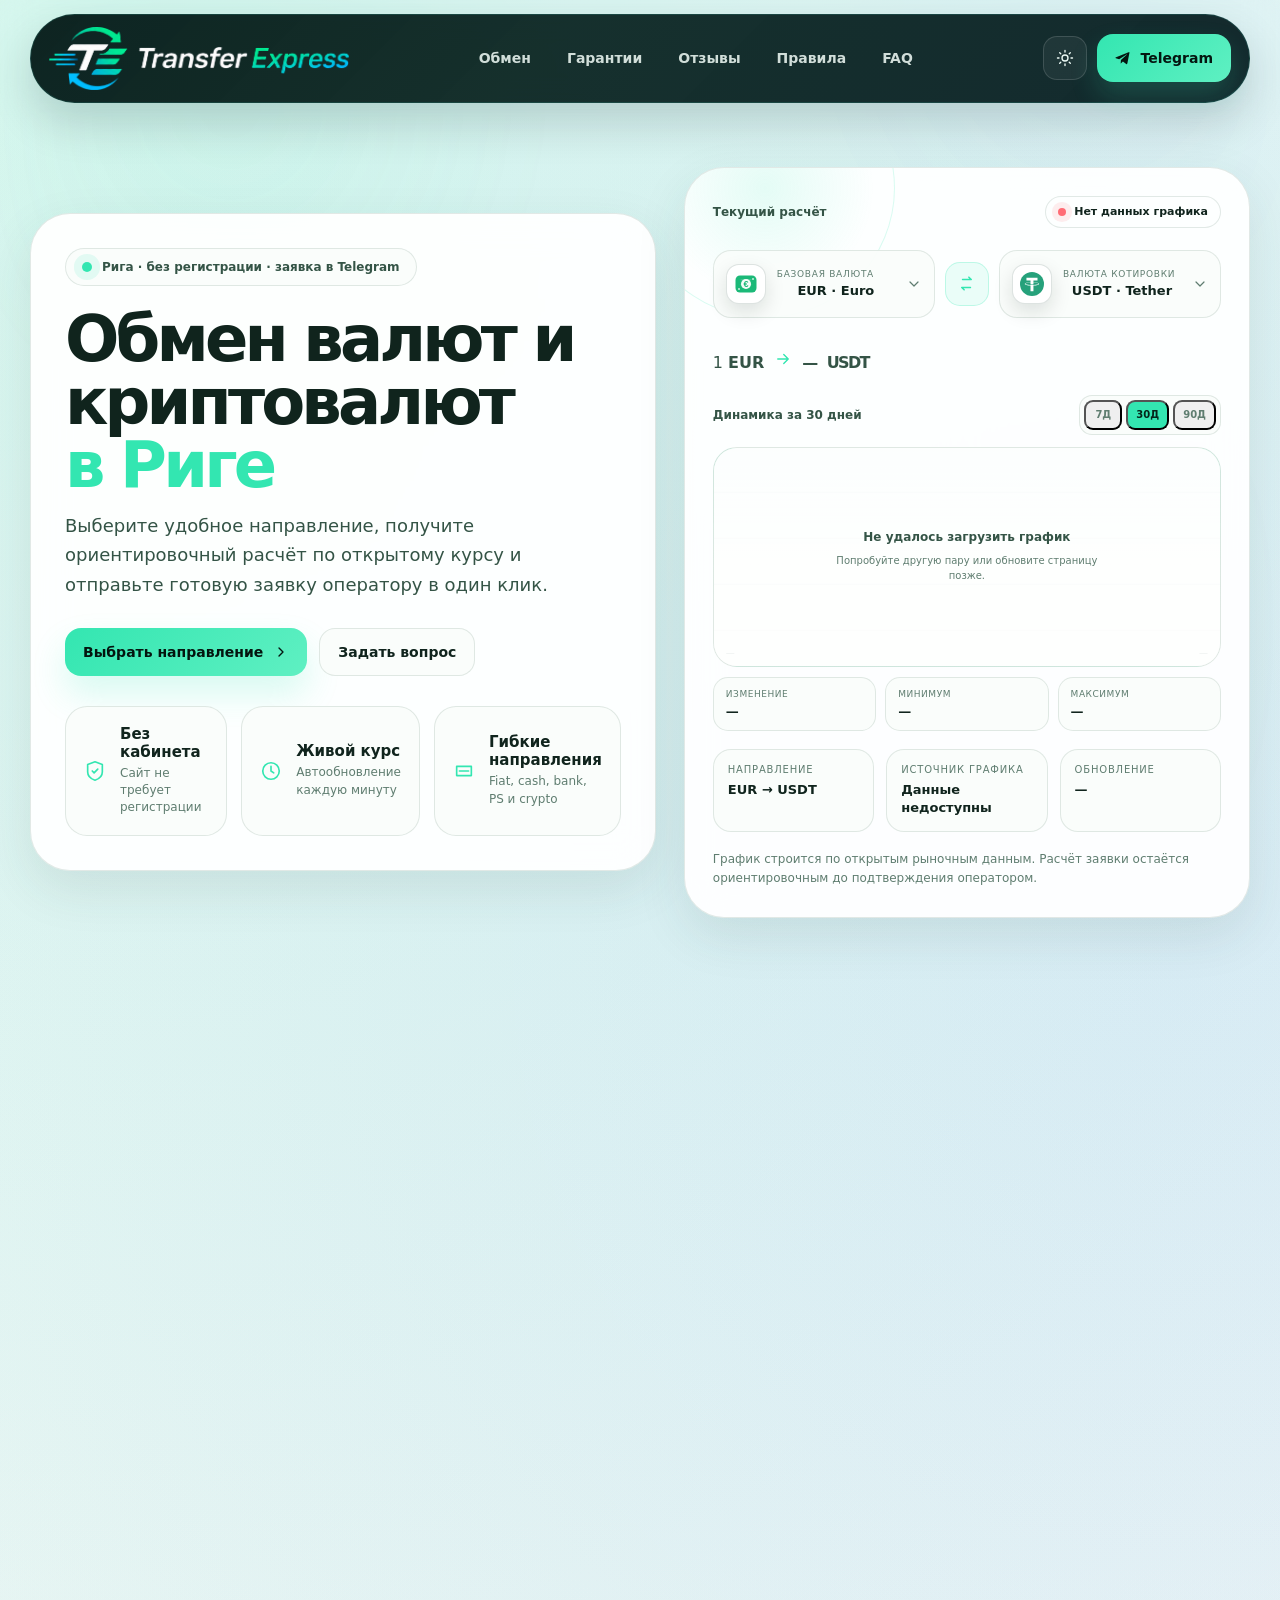
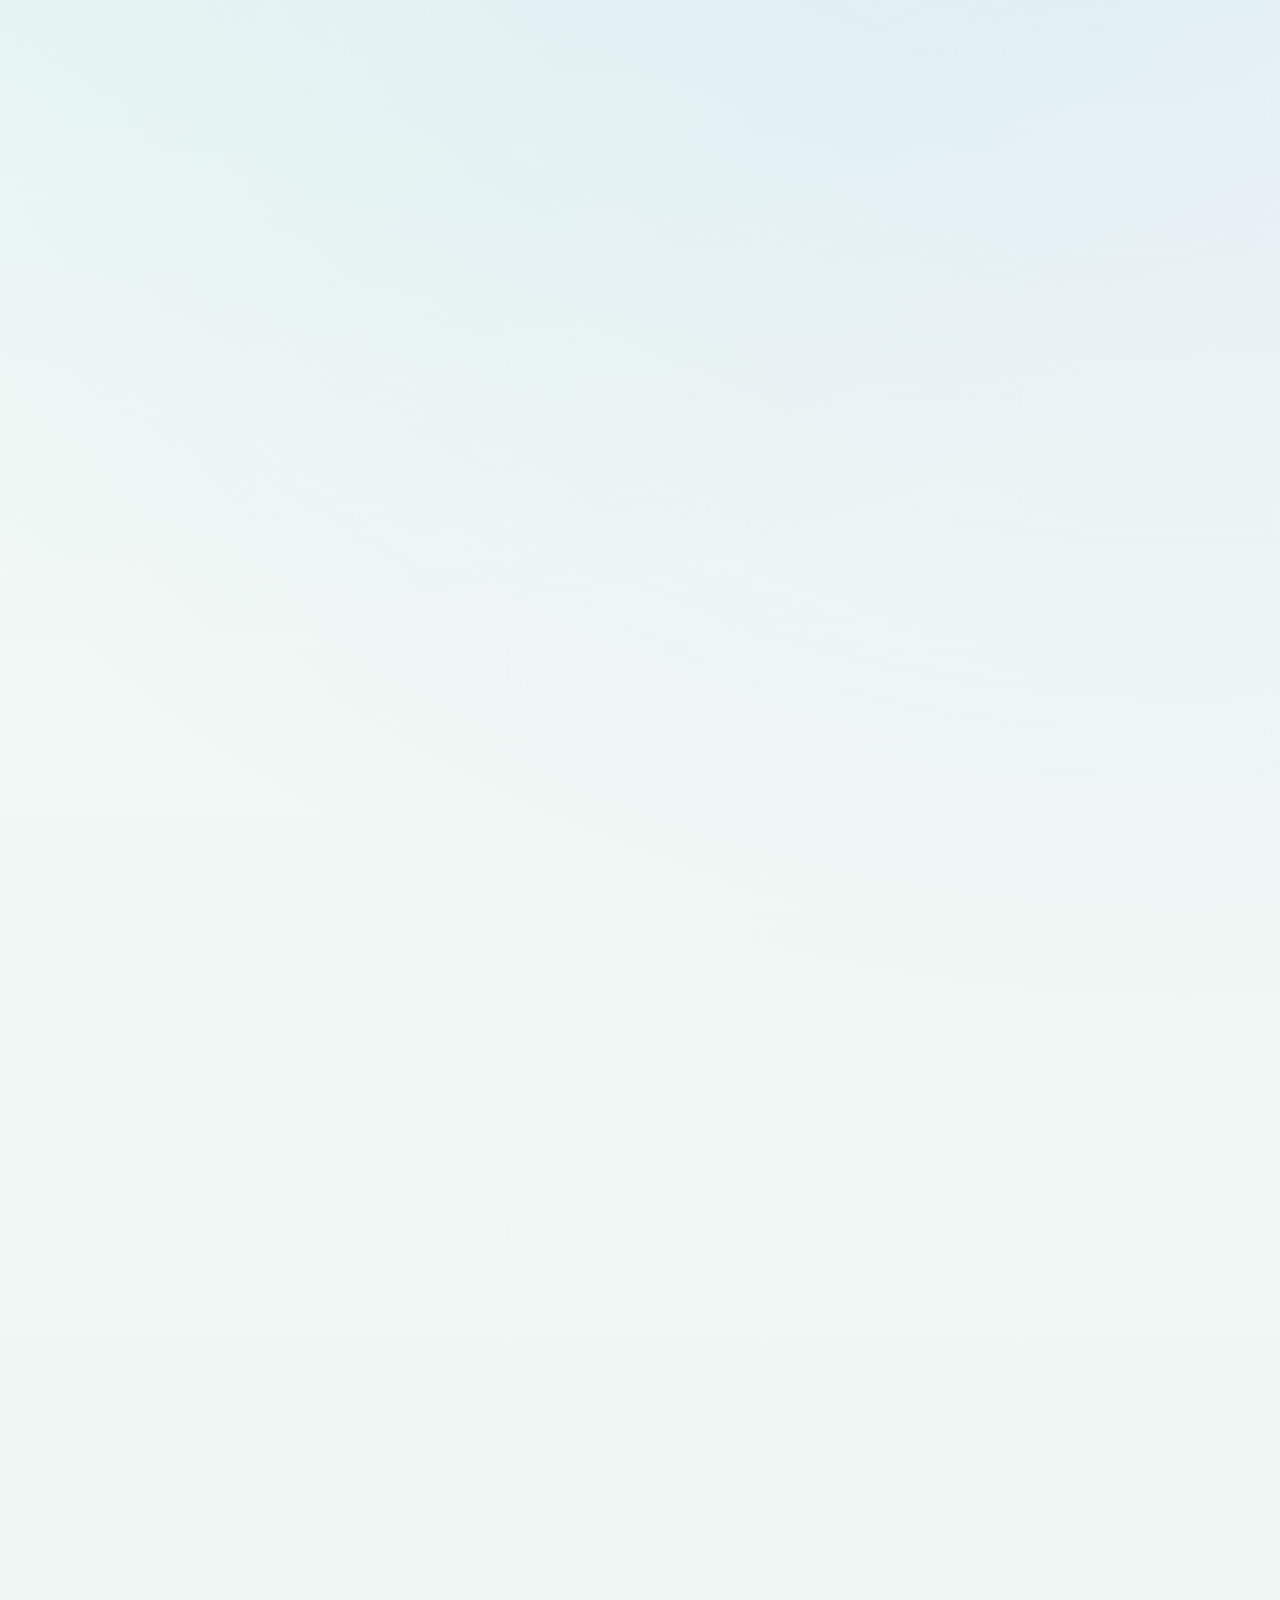
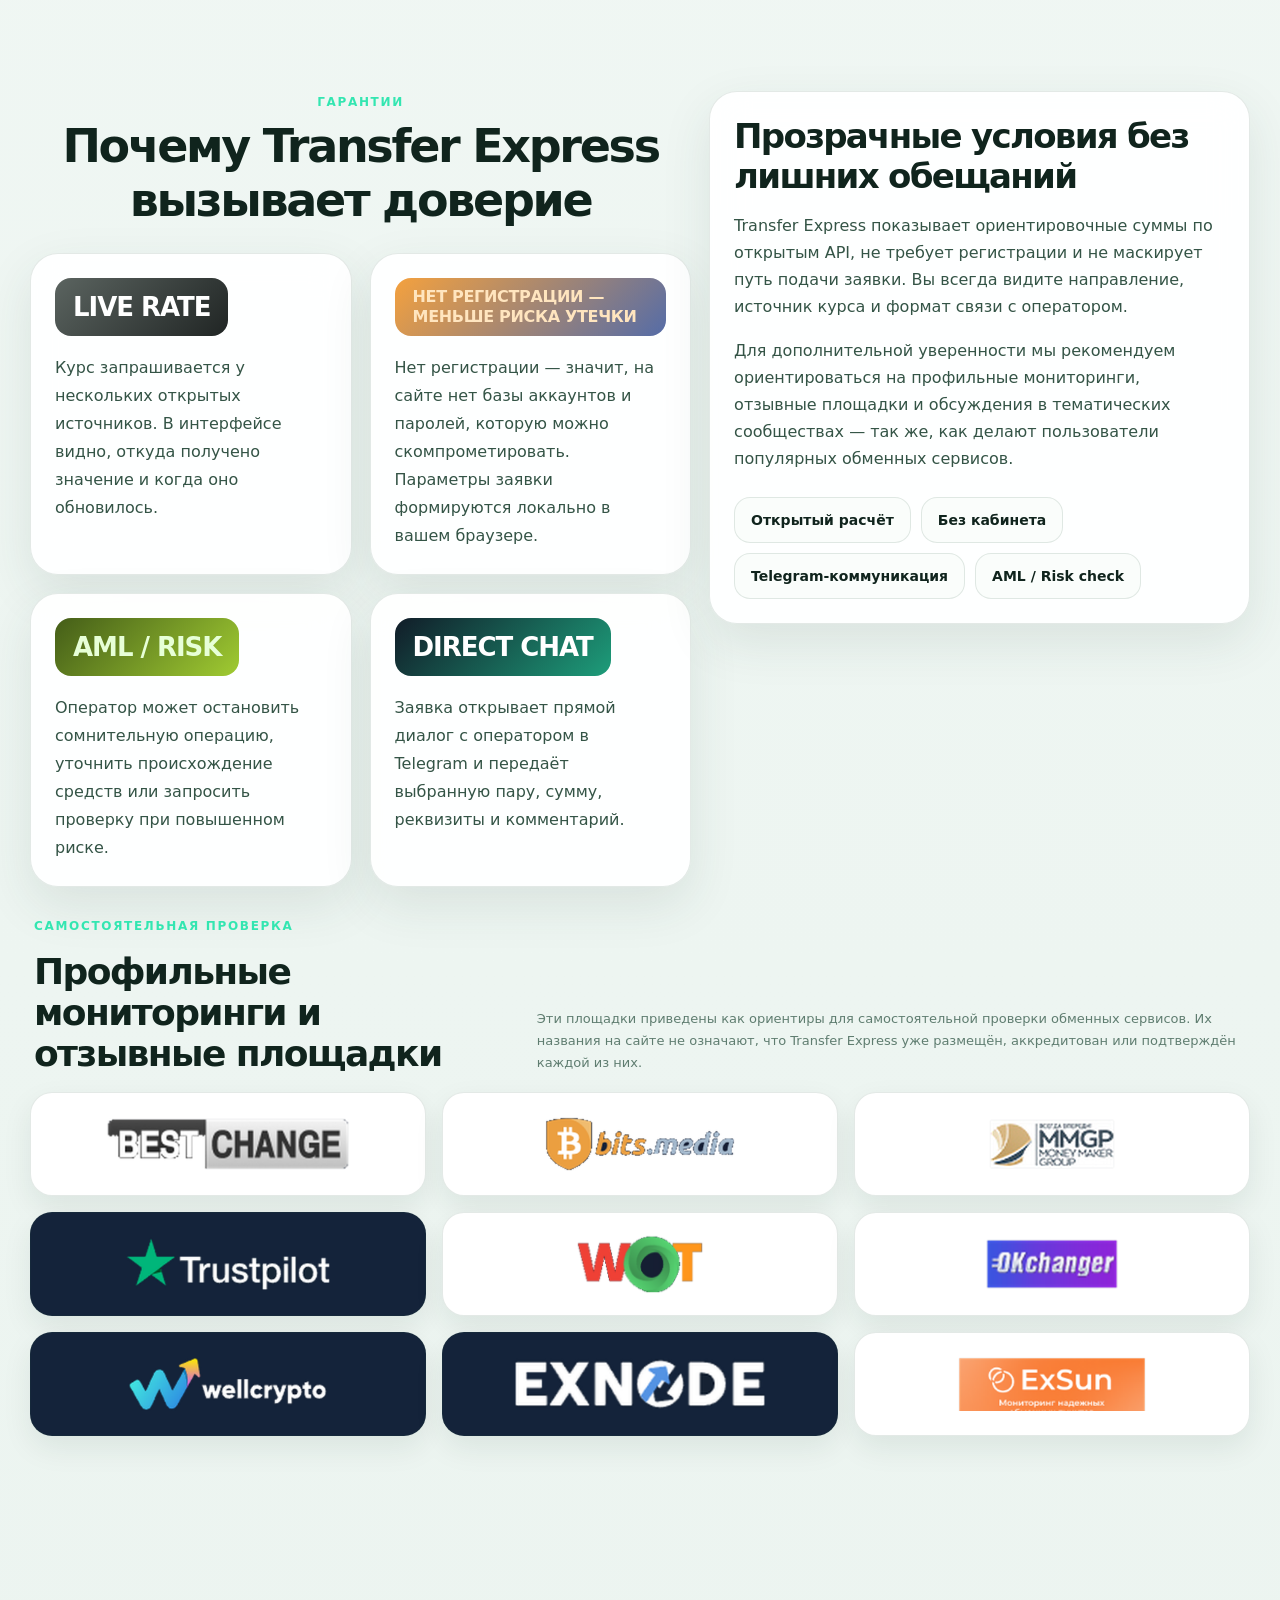
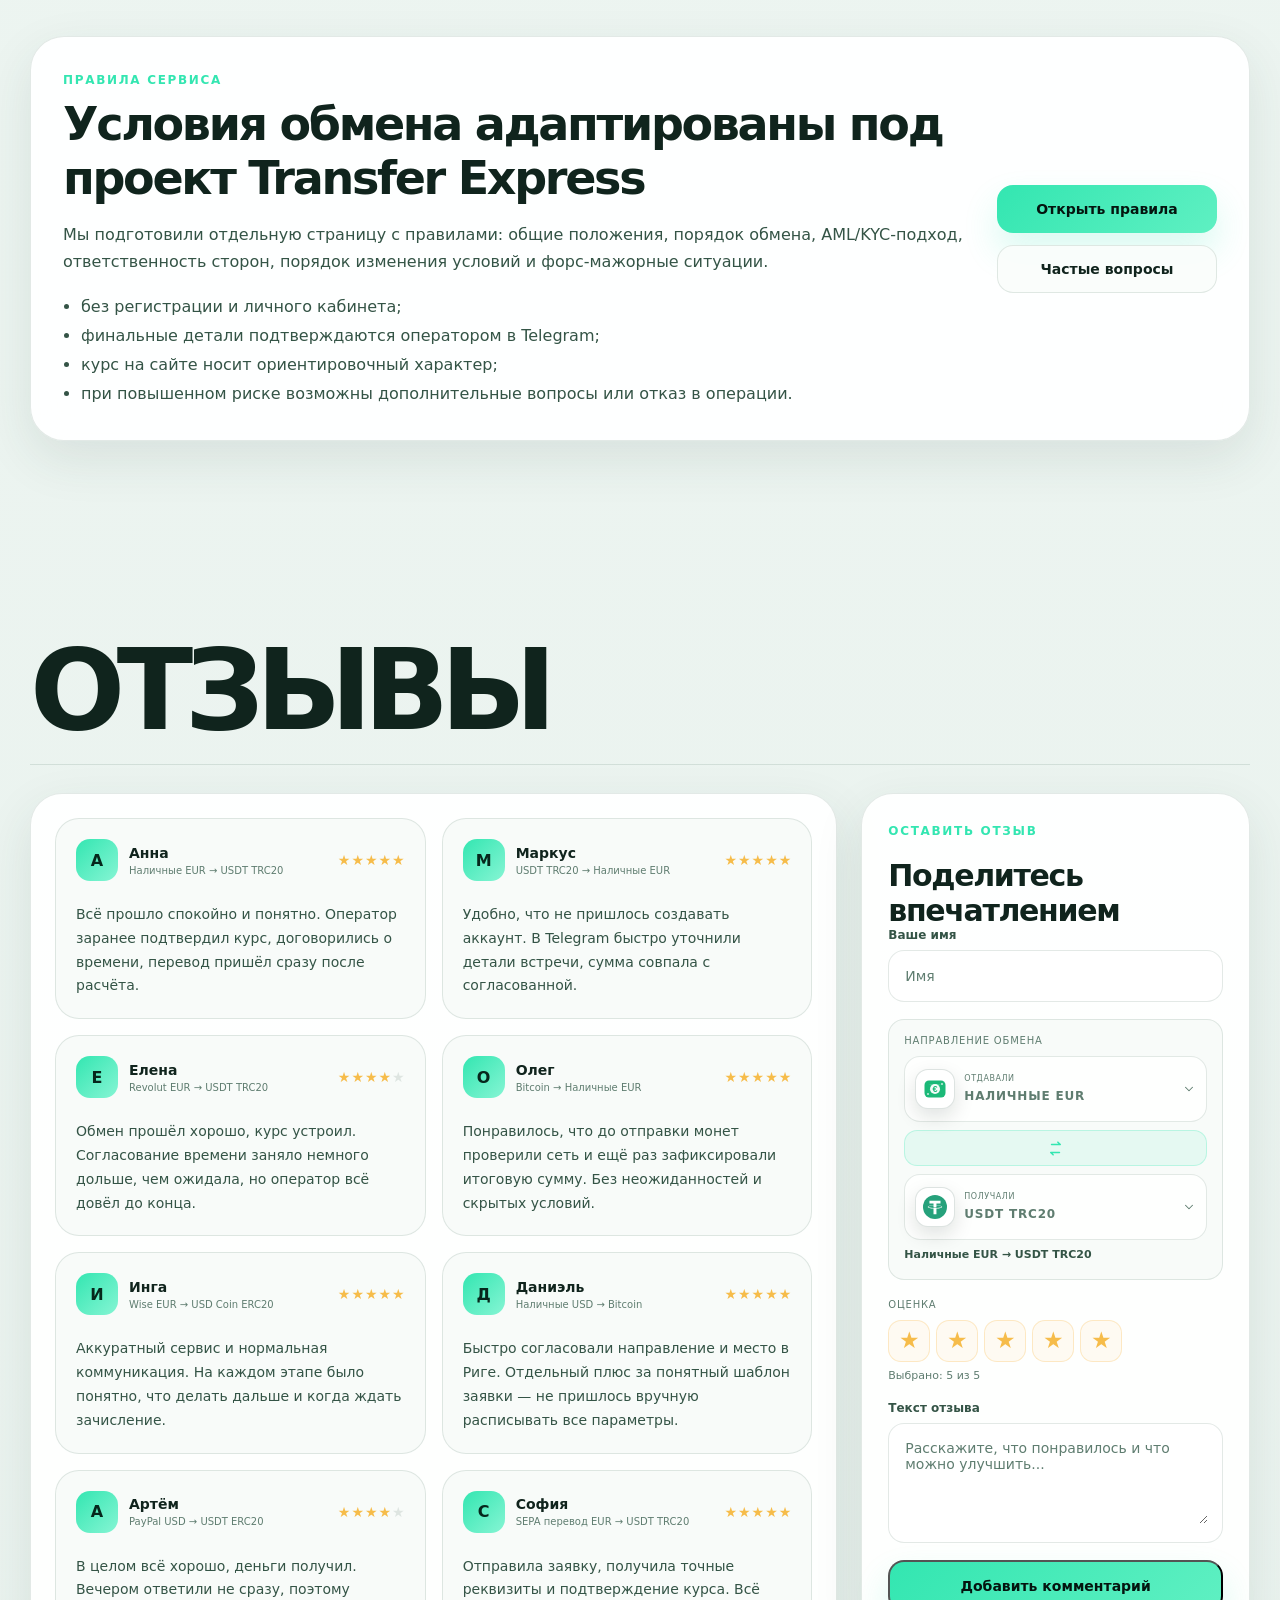
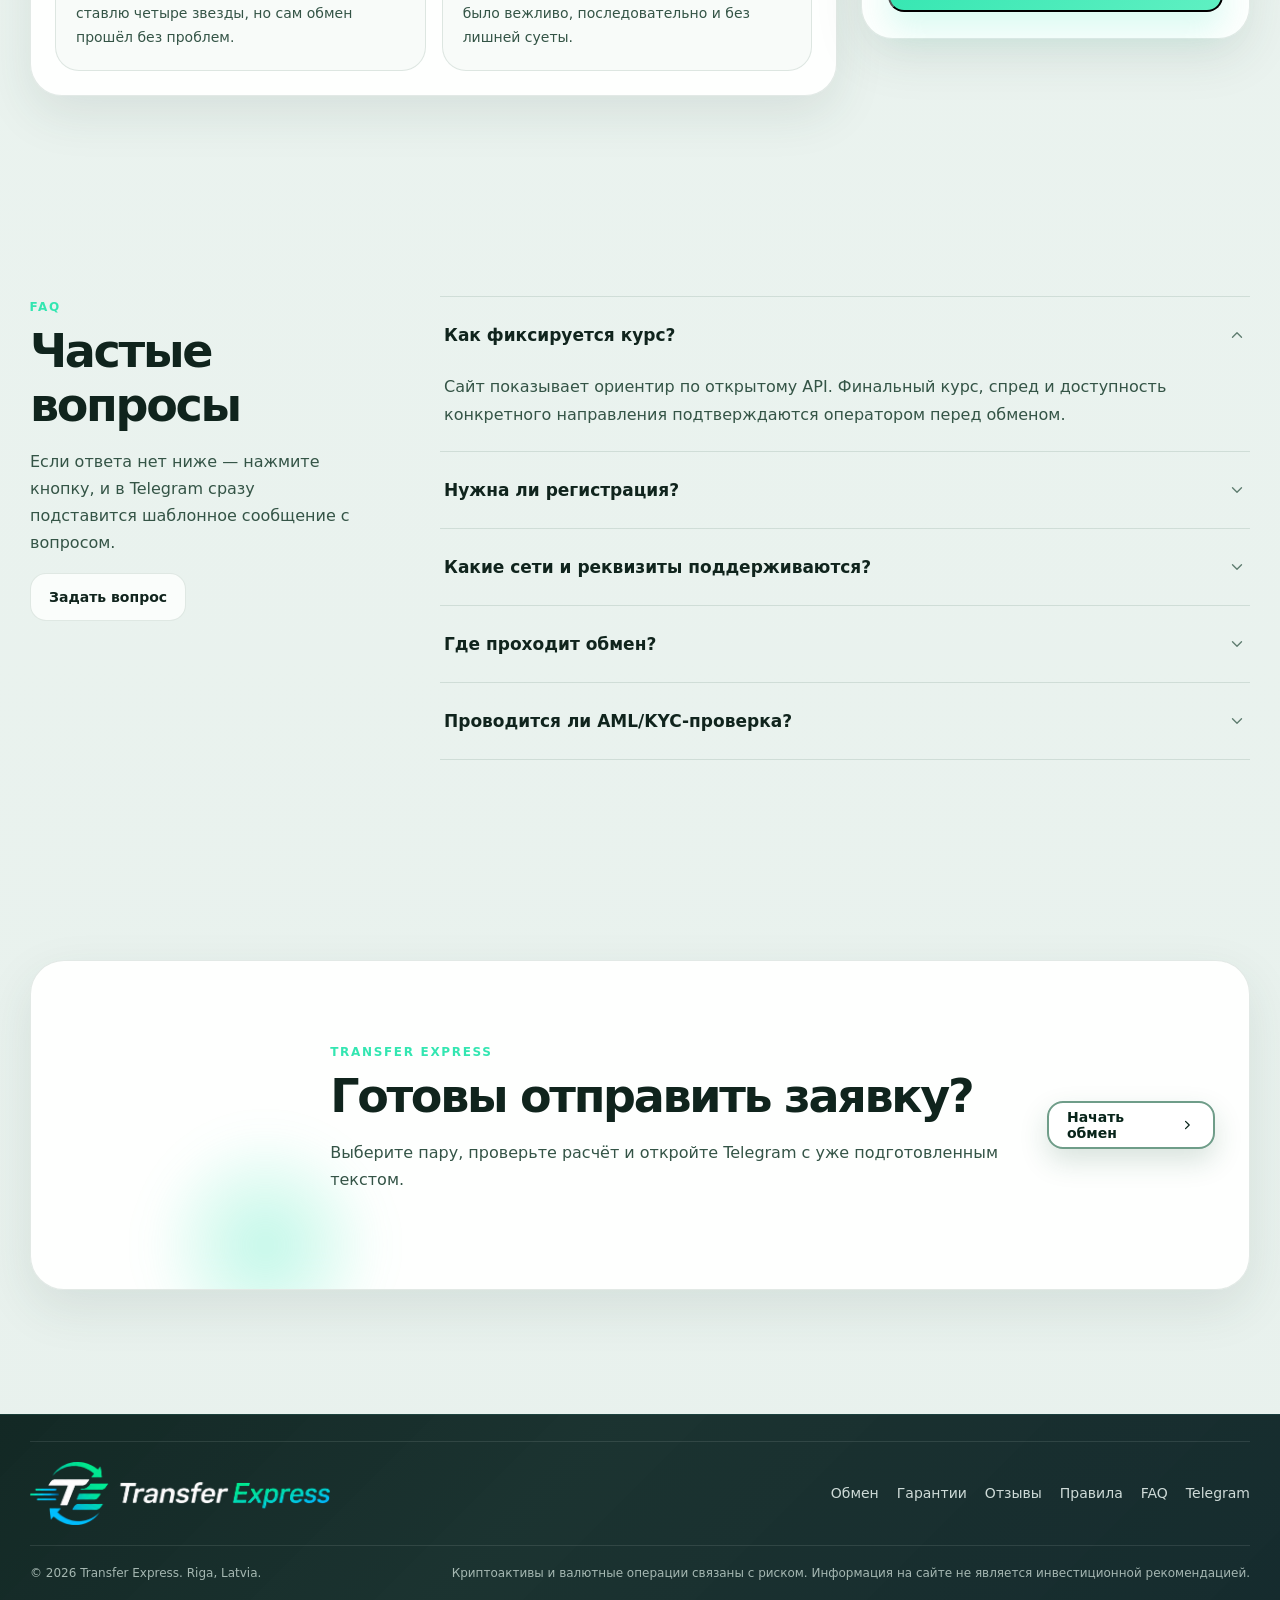
==== index.html @ 0c38a1c6 "Add files via upload" ====
<!doctype html>
<html lang="ru" data-theme="dark">
<head>
  <meta charset="utf-8">
  <meta name="viewport" content="width=device-width, initial-scale=1, viewport-fit=cover">
  <meta name="theme-color" content="#08140f">
  <meta name="description" content="Transfer Express — обмен валют и криптовалют в Риге без регистрации. Живой курс, красивый интерфейс и заявка через Telegram.">
  <meta name="robots" content="index, follow">
  <title>Transfer Express — обмен валют и криптовалют в Риге</title>
  <link rel="icon" href="assets/transferlogo.png" type="image/png">
  <link rel="preconnect" href="https://api.coinbase.com">
  <link rel="preconnect" href="https://api.frankfurter.dev">
  <link rel="preconnect" href="https://api.coingecko.com">
  <link rel="stylesheet" href="styles.css">
  <script type="application/ld+json">
  {
    "@context": "https://schema.org",
    "@type": "FinancialService",
    "name": "Transfer Express",
    "description": "Обмен валют и криптовалют в Риге без регистрации.",
    "areaServed": "Riga, Latvia",
    "sameAs": ["https://t.me/transfer_express"]
  }
  </script>
</head>
<body>
  <div class="ambient ambient-one" aria-hidden="true"></div>
  <div class="ambient ambient-two" aria-hidden="true"></div>
  <div class="noise" aria-hidden="true"></div>

  <header class="site-header" id="top">
    <div class="container header-inner">
      <a class="brand" href="#top" aria-label="Transfer Express — на главную">
        <img class="brand-logo" src="assets/TransferExpress.png" alt="Transfer Express" width="300" height="63">
      </a>

      <nav class="desktop-nav" aria-label="Основная навигация">
        <a href="#exchange">Обмен</a>
        <a href="#guarantees">Гарантии</a>
        <a href="#reviews">Отзывы</a>
        <a href="rules.html">Правила</a>
        <a href="#faq">FAQ</a>
      </nav>

      <div class="header-actions">
        <button class="icon-button theme-toggle" type="button" aria-label="Переключить тему" title="Переключить тему">
          <svg class="sun-icon" viewBox="0 0 24 24" aria-hidden="true"><circle cx="12" cy="12" r="4"></circle><path d="M12 2v2M12 20v2M4.93 4.93l1.42 1.42M17.66 17.66l1.41 1.41M2 12h2M20 12h2M4.93 19.07l1.42-1.42M17.66 6.34l1.41-1.41"></path></svg>
          <svg class="moon-icon" viewBox="0 0 24 24" aria-hidden="true"><path d="M21 12.79A9 9 0 1 1 11.21 3 7 7 0 0 0 21 12.79z"></path></svg>
        </button>
        <a class="telegram-pill" id="headerTelegram" href="https://t.me/transfer_express?text=%D0%97%D0%B4%D1%80%D0%B0%D0%B2%D1%81%D1%82%D0%B2%D1%83%D0%B9%D1%82%D0%B5%21%20%D0%A5%D0%BE%D1%87%D1%83%20%D0%BE%D1%84%D0%BE%D1%80%D0%BC%D0%B8%D1%82%D1%8C%20%D0%B7%D0%B0%D1%8F%D0%B2%D0%BA%D1%83%20%D0%BD%D0%B0%20%D0%BE%D0%B1%D0%BC%D0%B5%D0%BD." target="_blank" rel="noopener noreferrer">
          <svg viewBox="0 0 24 24" aria-hidden="true"><path d="M21.8 3.2 18.6 20c-.2 1.2-.9 1.5-1.8.9l-4.9-3.6-2.4 2.3c-.3.3-.5.5-1 .5l.4-5 9.1-8.2c.4-.4-.1-.6-.6-.2L6.2 13.8l-4.8-1.5c-1-.3-1.1-1 .2-1.5L20.4 3.5c.9-.3 1.6.2 1.4-.3z"></path></svg>
          Telegram
        </a>
      </div>
    </div>
  </header>

  <main>
    <section class="hero">
      <div class="container hero-grid">
        <div class="hero-copy reveal">
          <div class="eyebrow">
            <span class="live-dot"></span>
            Рига · без регистрации · заявка в Telegram
          </div>
          <h1>Обмен валют и криптовалют<br><span>в Риге</span></h1>
          <p class="hero-lead">Выберите удобное направление, получите ориентировочный расчёт по открытому курсу и отправьте готовую заявку оператору в один клик.</p>

          <div class="hero-actions">
            <a class="button button-primary" href="#exchange">
              Выбрать направление
              <svg viewBox="0 0 24 24" aria-hidden="true"><path d="m9 18 6-6-6-6"></path></svg>
            </a>
            <a class="button button-ghost" id="heroQuestionLink" href="https://t.me/transfer_express?text=%D0%97%D0%B4%D1%80%D0%B0%D0%B2%D1%81%D1%82%D0%B2%D1%83%D0%B9%D1%82%D0%B5%2C%20%D0%BC%D0%B5%D0%BD%D1%8F%20%D0%B8%D0%BD%D1%82%D0%B5%D1%80%D0%B5%D1%81%D1%83%D0%B5%D1%82%20%D1%81%D0%BB%D0%B5%D0%B4%D1%83%D1%8E%D1%89%D0%B8%D0%B9%20%D0%B2%D0%BE%D0%BF%D1%80%D0%BE%D1%81%3A" target="_blank" rel="noopener noreferrer">
              Задать вопрос
            </a>
          </div>

          <div class="trust-row" aria-label="Преимущества">
            <div class="trust-item">
              <svg viewBox="0 0 24 24" aria-hidden="true"><path d="M20 13c0 5-3.5 7.5-8 9-4.5-1.5-8-4-8-9V5l8-3 8 3v8Z"></path><path d="m9 12 2 2 4-4"></path></svg>
              <span><strong>Без кабинета</strong><small>Сайт не требует регистрации</small></span>
            </div>
            <div class="trust-item">
              <svg viewBox="0 0 24 24" aria-hidden="true"><circle cx="12" cy="12" r="9"></circle><path d="M12 7v5l3 2"></path></svg>
              <span><strong>Живой курс</strong><small>Автообновление каждую минуту</small></span>
            </div>
            <div class="trust-item">
              <svg viewBox="0 0 24 24" aria-hidden="true"><path d="M4 7h16v10H4z"></path><path d="M7 12h10"></path></svg>
              <span><strong>Гибкие направления</strong><small>Fiat, cash, bank, PS и crypto</small></span>
            </div>
          </div>
        </div>

        <aside class="rate-preview reveal" aria-label="Текущий курс">
          <div class="preview-orbit" aria-hidden="true"></div>
          <div class="preview-head">
            <span>Текущий расчёт</span>
            <span class="api-status" data-status="loading"><i></i><b>Обновляем</b></span>
          </div>
          <div class="chart-picker-row">
            <button class="chart-asset-button" id="chartFromButton" type="button" aria-haspopup="dialog">
              <span class="chart-asset-icon" id="chartFromIcon"><img src="assets/icons/cash-eur.svg" alt=""></span>
              <span class="chart-asset-copy"><small>Базовая валюта</small><strong id="chartFromName">EUR</strong></span>
              <svg viewBox="0 0 24 24" aria-hidden="true"><path d="M6 9l6 6 6-6"></path></svg>
            </button>
            <button class="chart-swap-button" id="swapChartAssets" type="button" aria-label="Поменять валюты графика местами">
              <svg viewBox="0 0 24 24" aria-hidden="true"><path d="M7 7h11l-3-3M17 17H6l3 3"></path></svg>
            </button>
            <button class="chart-asset-button" id="chartToButton" type="button" aria-haspopup="dialog">
              <span class="chart-asset-icon" id="chartToIcon"><img src="assets/icons/tether.svg" alt=""></span>
              <span class="chart-asset-copy"><small>Валюта котировки</small><strong id="chartToName">USDT</strong></span>
              <svg viewBox="0 0 24 24" aria-hidden="true"><path d="M6 9l6 6 6-6"></path></svg>
            </button>
          </div>
          <div class="preview-rate chart-current-rate">
            <span>1 <b id="heroBaseCode">EUR</b></span>
            <svg viewBox="0 0 24 24" aria-hidden="true"><path d="M5 12h14M13 6l6 6-6 6"></path></svg>
            <strong><span id="heroRate">—</span> <span id="heroQuoteCode">USDT</span></strong>
          </div>
          <div class="chart-toolbar">
            <span id="chartRangeLabel">Динамика за 30 дней</span>
            <div class="chart-periods" id="chartPeriods" aria-label="Период графика">
              <button type="button" data-days="7">7Д</button>
              <button type="button" data-days="30" class="active">30Д</button>
              <button type="button" data-days="90">90Д</button>
            </div>
          </div>
          <div class="preview-chart" id="previewChart">
            <div class="chart-state" id="chartState"><span class="chart-spinner"></span><b>Загружаем историю курса</b></div>
            <svg viewBox="0 0 520 190" preserveAspectRatio="none" aria-label="График курса" role="img">
              <defs>
                <linearGradient id="chartFill" x1="0" y1="0" x2="0" y2="1">
                  <stop offset="0%" stop-color="currentColor" stop-opacity=".34"></stop>
                  <stop offset="100%" stop-color="currentColor" stop-opacity="0"></stop>
                </linearGradient>
              </defs>
              <g class="chart-grid" aria-hidden="true">
                <path d="M0 35H520M0 82H520M0 129H520M0 176H520"></path>
              </g>
              <path class="chart-area" id="chartArea" d=""></path>
              <path class="chart-line" id="chartLine" d=""></path>
              <circle class="chart-end-point" id="chartEndPoint" cx="0" cy="0" r="5"></circle>
              <line class="chart-crosshair" id="chartCrosshair" x1="-20" x2="-20" y1="8" y2="176"></line>
              <circle class="chart-focus-point" id="chartFocusPoint" cx="-20" cy="-20" r="6"></circle>
              <rect class="chart-hitbox" id="chartHitbox" x="0" y="0" width="520" height="190" rx="10"></rect>
            </svg>
            <div class="chart-tooltip" id="chartTooltip" role="status" aria-live="polite" hidden>
              <strong id="chartTooltipRate">—</strong>
              <span id="chartTooltipTime">—</span>
            </div>
            <div class="chart-axis" aria-hidden="true"><span id="chartStartDate">—</span><span id="chartEndDate">—</span></div>
          </div>
          <div class="chart-summary-row">
            <div><span>Изменение</span><strong id="chartChange">—</strong></div>
            <div><span>Минимум</span><strong id="chartMin">—</strong></div>
            <div><span>Максимум</span><strong id="chartMax">—</strong></div>
          </div>
          <div class="preview-meta">
            <div><span>Направление</span><strong id="previewDirection">EUR → USDT</strong></div>
            <div><span>Источник графика</span><strong id="previewNetwork">Подключение…</strong></div>
            <div><span>Обновление</span><strong id="chartUpdatedAt">—</strong></div>
          </div>
          <p class="preview-note">График строится по открытым рыночным данным. Расчёт заявки остаётся ориентировочным до подтверждения оператором.</p>
        </aside>
      </div>
    </section>

    <section class="exchange-section" id="exchange">
      <div class="container">
        <div class="section-heading reveal">
          <div>
            <span class="section-kicker">Калькулятор</span>
            <h2>Выберите направление обмена</h2>
          </div>
          <p>Поддерживаются наличные, банковские направления, платёжные системы, чеки и популярные криптовалюты. Доступность конкретного обмена подтверждается оператором.</p>
        </div>

        <div class="exchange-shell reveal">
          <div class="exchange-main">
            <div class="exchange-columns selector-layout">
              <section class="currency-card selector-card" aria-labelledby="sendTitle">
                <div class="currency-head">
                  <span class="step-number">01</span>
                  <div><small>Вы отдаёте</small><h3 id="sendTitle">Направление списания</h3></div>
                </div>
                <button class="asset-picker" id="fromAssetButton" type="button" aria-haspopup="dialog">
                  <span class="asset-picker-icon" id="fromAssetIcon">€</span>
                  <span class="asset-picker-copy">
                    <strong id="fromAssetName">Наличные EUR</strong>
                    <small id="fromAssetMeta">Наличные · EUR</small>
                  </span>
                  <svg viewBox="0 0 24 24" aria-hidden="true"><path d="M6 9l6 6 6-6"></path></svg>
                </button>
              </section>

              <div class="swap-divider interactive-swap">
                <button class="swap-button" id="swapAssets" type="button" aria-label="Поменять местами валюты">
                  <span><svg viewBox="0 0 24 24"><path d="M7 7h11l-3-3M17 17H6l3 3"></path></svg></span>
                </button>
              </div>

              <section class="currency-card selector-card" aria-labelledby="receiveTitle">
                <div class="currency-head">
                  <span class="step-number">02</span>
                  <div><small>Вы получаете</small><h3 id="receiveTitle">Направление выдачи</h3></div>
                </div>
                <button class="asset-picker" id="toAssetButton" type="button" aria-haspopup="dialog">
                  <span class="asset-picker-icon" id="toAssetIcon">₮</span>
                  <span class="asset-picker-copy">
                    <strong id="toAssetName">USDT TRC20</strong>
                    <small id="toAssetMeta">Криптовалюта · TRON / TRC20</small>
                  </span>
                  <svg viewBox="0 0 24 24" aria-hidden="true"><path d="M6 9l6 6 6-6"></path></svg>
                </button>
              </section>
            </div>

            <div class="amount-grid">
              <section class="currency-card" aria-labelledby="amountGiveTitle">
                <div class="currency-head compact-head">
                  <div><small>Сумма</small><h3 id="amountGiveTitle">Укажите, сколько отдаёте</h3></div>
                </div>
                <label class="amount-field">
                  <span class="sr-only">Сумма исходной валюты</span>
                  <input id="giveAmount" inputmode="decimal" autocomplete="off" value="1000" aria-describedby="amountHint">
                  <span class="currency-chip">
                    <span class="coin" id="giveChipSymbol">€</span>
                    <span><strong id="giveChipCode">EUR</strong><small id="giveChipKind">Cash</small></span>
                  </span>
                </label>
                <div class="field-meta" id="amountHint">
                  <span>Минимальная сумма и доступность подтверждаются оператором</span>
                  <div class="quick-amounts">
                    <button class="text-button" type="button" data-amount="500">500</button>
                    <button class="text-button" type="button" data-amount="1000">1 000</button>
                    <button class="text-button" type="button" data-amount="5000">5 000</button>
                  </div>
                </div>
              </section>

              <section class="currency-card" aria-labelledby="amountReceiveTitle">
                <div class="currency-head compact-head">
                  <div><small>Результат</small><h3 id="amountReceiveTitle">Ориентировочно получите</h3></div>
                </div>
                <div class="amount-field amount-output" aria-live="polite">
                  <output id="receiveAmount">—</output>
                  <span class="currency-chip">
                    <span class="coin" id="receiveChipSymbol">₮</span>
                    <span><strong id="receiveChipCode">USDT</strong><small id="receiveChipKind">TRC20</small></span>
                  </span>
                </div>
                <div class="field-meta">
                  <span id="receiveHelpText">Сумма рассчитана по текущему открытому курсу</span>
                  <span class="network-badge"><i></i> <span id="networkBadgeText">TRON</span></span>
                </div>
              </section>
            </div>

            <div class="rate-strip">
              <div>
                <span>Рыночный курс</span>
                <strong>1 <b id="marketFromCode">EUR</b> = <b id="marketRate">—</b> <b id="marketToCode">USDT</b></strong>
              </div>
              <div>
                <span>Курс Transfer Express</span>
                <strong>1 <b id="clientFromCode">EUR</b> = <b id="clientRate">—</b> <b id="clientToCode">USDT</b></strong>
              </div>
              <button class="refresh-rate" id="refreshRate" type="button" aria-label="Обновить курс">
                <svg viewBox="0 0 24 24" aria-hidden="true"><path d="M20 11a8 8 0 1 0-2.34 5.66L20 14"></path><path d="M20 4v7h-7"></path></svg>
                <span id="updatedAt">Обновление…</span>
              </button>
            </div>

            <div class="details-grid">
              <article class="detail-card">
                <span class="detail-label">Что потребуется для этого направления</span>
                <strong id="directionRequirement">TRON-кошелёк для получения USDT</strong>
                <p id="directionRequirementText">Укажите адрес кошелька в сети TRON (TRC20), чтобы оператор мог подготовить перевод.</p>
              </article>
              <article class="detail-card">
                <span class="detail-label">Как будет оформлена заявка</span>
                <strong id="directionFlow">Наличные EUR → USDT TRC20</strong>
                <p id="directionFlowText">При клике на кнопку откроется Telegram с готовым шаблоном сообщения по выбранному направлению.</p>
              </article>
            </div>

            <div class="request-panel">
              <div class="request-fields">
                <label class="form-field dynamic-field">
                  <span id="detailsLabel">Реквизиты для получения</span>
                  <div class="input-wrap">
                    <svg viewBox="0 0 24 24" aria-hidden="true"><rect x="3" y="5" width="18" height="14" rx="3"></rect><path d="M16 12h2"></path><path d="M7 9h5"></path></svg>
                    <input id="directionDetails" type="text" placeholder="T..." autocomplete="off" spellcheck="false">
                  </div>
                  <small id="detailsHint">Укажите кошелёк или реквизиты, если они нужны для выбранного способа получения.</small>
                </label>
                <label class="form-field textarea-field">
                  <span>Комментарий к заявке (необязательно)</span>
                  <div class="input-wrap textarea-wrap">
                    <textarea id="orderComment" rows="3" placeholder="Например: нужен район центра Риги, интересует обмен сегодня после 18:00."></textarea>
                  </div>
                </label>
              </div>

              <div class="order-footer reworked-footer">
                <label class="check-row">
                  <input id="agreement" type="checkbox">
                  <span class="custom-check"><svg viewBox="0 0 24 24" aria-hidden="true"><path d="m5 12 4 4L19 6"></path></svg></span>
                  <span>Мне 18+ и я согласен(а) с условиями обмена, <a href="rules.html">правилами сервиса</a> и AML-проверкой при необходимости.</span>
                </label>
                <div class="action-cluster">
                  <a class="button button-ghost" id="questionLink" href="https://t.me/transfer_express?text=%D0%97%D0%B4%D1%80%D0%B0%D0%B2%D1%81%D1%82%D0%B2%D1%83%D0%B9%D1%82%D0%B5%2C%20%D0%BC%D0%B5%D0%BD%D1%8F%20%D0%B8%D0%BD%D1%82%D0%B5%D1%80%D0%B5%D1%81%D1%83%D0%B5%D1%82%20%D1%81%D0%BB%D0%B5%D0%B4%D1%83%D1%8E%D1%89%D0%B8%D0%B9%20%D0%B2%D0%BE%D0%BF%D1%80%D0%BE%D1%81%3A" target="_blank" rel="noopener noreferrer">Задать вопрос</a>
                  <button class="button button-primary order-button" id="createOrder" type="button" disabled aria-disabled="true" title="Сначала примите условия обмена">
                    Создать заявку в Telegram
                    <svg viewBox="0 0 24 24" aria-hidden="true"><path d="m22 2-7 20-4-9-9-4Z"></path><path d="M22 2 11 13"></path></svg>
                  </button>
                </div>
              </div>
            </div>
          </div>

          <aside class="exchange-summary">
            <div class="summary-top">
              <div class="summary-icon">
                <svg viewBox="0 0 24 24" aria-hidden="true"><path d="M20 13c0 5-3.5 7.5-8 9-4.5-1.5-8-4-8-9V5l8-3 8 3v8Z"></path><path d="m9 12 2 2 4-4"></path></svg>
              </div>
              <div><small>Параметры направления</small><h3 id="summaryPairTitle">EUR → USDT</h3></div>
            </div>
            <dl class="summary-list">
              <div><dt>Локация</dt><dd>Рига, Латвия</dd></div>
              <div><dt>Формат</dt><dd id="summaryFormat">По согласованию</dd></div>
              <div><dt>Сеть / способ</dt><dd id="summaryNetwork">TRON · TRC20</dd></div>
              <div><dt>Реквизиты</dt><dd id="summaryRequirement">Нужен кошелёк</dd></div>
              <div><dt>Источник курса</dt><dd id="rateSource">Подключение…</dd></div>
            </dl>
            <div class="summary-total">
              <span>Ориентировочно получите</span>
              <strong><b id="summaryAmount">—</b> <span id="summaryCurrencyCode">USDT</span></strong>
              <small>Точная сумма и доступность направления подтверждаются в Telegram</small>
            </div>
            <a class="summary-chat" id="summaryQuestionLink" href="https://t.me/transfer_express?text=%D0%97%D0%B4%D1%80%D0%B0%D0%B2%D1%81%D1%82%D0%B2%D1%83%D0%B9%D1%82%D0%B5%2C%20%D0%BC%D0%B5%D0%BD%D1%8F%20%D0%B8%D0%BD%D1%82%D0%B5%D1%80%D0%B5%D1%81%D1%83%D0%B5%D1%82%20%D1%81%D0%BB%D0%B5%D0%B4%D1%83%D1%8E%D1%89%D0%B8%D0%B9%20%D0%B2%D0%BE%D0%BF%D1%80%D0%BE%D1%81%3A" target="_blank" rel="noopener noreferrer">
              <span class="telegram-circle"><svg viewBox="0 0 24 24" aria-hidden="true"><path d="M21.8 3.2 18.6 20c-.2 1.2-.9 1.5-1.8.9l-4.9-3.6-2.4 2.3c-.3.3-.5.5-1 .5l.4-5 9.1-8.2c.4-.4-.1-.6-.6-.2L6.2 13.8l-4.8-1.5c-1-.3-1.1-1 .2-1.5L20.4 3.5c.9-.3 1.6.2 1.4-.3z"></path></svg></span>
              <span><strong>@transfer_express</strong><small>Написать с шаблонным вопросом</small></span>
              <svg class="arrow" viewBox="0 0 24 24" aria-hidden="true"><path d="m9 18 6-6-6-6"></path></svg>
            </a>
          </aside>
        </div>
      </div>
    </section>

    <section class="process-section" id="process">
      <div class="container">
        <div class="section-heading centered reveal">
          <span class="section-kicker">Простой процесс</span>
          <h2>Как проходит обмен</h2>
          <p>Всё максимально прозрачно: сайт показывает расчёт, а оператор подтверждает детали уже в Telegram.</p>
        </div>
        <div class="process-grid">
          <article class="process-card reveal">
            <span class="process-index">01</span>
            <div class="process-icon"><svg viewBox="0 0 24 24" aria-hidden="true"><rect x="3" y="4" width="18" height="16" rx="3"></rect><path d="M8 9h8M8 13h5"></path></svg></div>
            <h3>Выберите направление</h3>
            <p>Укажите, что отдаёте и что хотите получить: наличные, карта, платёжная система, check или криптовалюта.</p>
          </article>
          <article class="process-card reveal">
            <span class="process-index">02</span>
            <div class="process-icon"><svg viewBox="0 0 24 24" aria-hidden="true"><path d="M21 15a4 4 0 0 1-4 4H8l-5 3V7a4 4 0 0 1 4-4h10a4 4 0 0 1 4 4Z"></path><path d="M8 9h8M8 13h5"></path></svg></div>
            <h3>Отправьте готовую заявку</h3>
            <p>Кнопка «Создать заявку в Telegram» откроет диалог с уже заполненным шаблоном на основе выбранных валют.</p>
          </article>
          <article class="process-card reveal">
            <span class="process-index">03</span>
            <div class="process-icon"><svg viewBox="0 0 24 24" aria-hidden="true"><path d="M12 2v20M17 5H9.5a3.5 3.5 0 0 0 0 7h5a3.5 3.5 0 0 1 0 7H6"></path></svg></div>
            <h3>Согласуйте и завершите обмен</h3>
            <p>Оператор уточнит финальный курс, наличие нужного направления, место/время встречи или реквизиты и доведёт обмен до результата.</p>
          </article>
        </div>
      </div>
    </section>

    <section class="guarantees-section" id="guarantees">
      <div class="container guarantees-layout">
        <div class="guarantees-main reveal">
          <div class="section-heading compact-heading">
            <div>
              <span class="section-kicker">Гарантии</span>
              <h2>Почему Transfer Express вызывает доверие</h2>
            </div>
          </div>
          <div class="guarantee-cards">
            <article class="guarantee-card logo-card">
              <div class="logo-badge">LIVE RATE</div>
              <p>Курс запрашивается у нескольких открытых источников. В интерфейсе видно, откуда получено значение и когда оно обновилось.</p>
            </article>
            <article class="guarantee-card logo-card">
              <div class="logo-badge accent-alt">НЕТ РЕГИСТРАЦИИ — МЕНЬШЕ РИСКА УТЕЧКИ</div>
              <p>Нет регистрации — значит, на сайте нет базы аккаунтов и паролей, которую можно скомпрометировать. Параметры заявки формируются локально в вашем браузере.</p>
            </article>
            <article class="guarantee-card logo-card">
              <div class="logo-badge olive">AML / RISK</div>
              <p>Оператор может остановить сомнительную операцию, уточнить происхождение средств или запросить проверку при повышенном риске.</p>
            </article>
            <article class="guarantee-card logo-card">
              <div class="logo-badge utopia">DIRECT CHAT</div>
              <p>Заявка открывает прямой диалог с оператором в Telegram и передаёт выбранную пару, сумму, реквизиты и комментарий.</p>
            </article>
          </div>
        </div>

        <aside class="guarantees-copy reveal">
          <h3>Прозрачные условия без лишних обещаний</h3>
          <p>Transfer Express показывает ориентировочные суммы по открытым API, не требует регистрации и не маскирует путь подачи заявки. Вы всегда видите направление, источник курса и формат связи с оператором.</p>
          <p>Для дополнительной уверенности мы рекомендуем ориентироваться на профильные мониторинги, отзывные площадки и обсуждения в тематических сообществах — так же, как делают пользователи популярных обменных сервисов.</p>
          <div class="guarantee-points">
            <span>Открытый расчёт</span>
            <span>Без кабинета</span>
            <span>Telegram-коммуникация</span>
            <span>AML / Risk check</span>
          </div>
        </aside>
      </div>

      <div class="container monitoring-block reveal">
        <div class="monitoring-head">
          <div>
            <span class="section-kicker">Самостоятельная проверка</span>
            <h3>Профильные мониторинги и отзывные площадки</h3>
          </div>
          <p>Эти площадки приведены как ориентиры для самостоятельной проверки обменных сервисов. Их названия на сайте не означают, что Transfer Express уже размещён, аккредитован или подтверждён каждой из них.</p>
        </div>
        <div class="badge-wall monitoring-logo-wall" aria-label="Площадки и мониторинги">
          <a class="monitor-logo-card" href="https://www.bestchange.com/" target="_blank" rel="noopener noreferrer" aria-label="BestChange">
            <img src="assets/monitoring/bestchange.png" alt="BestChange" loading="lazy">
          </a>
          <a class="monitor-logo-card" href="https://bits.media/" target="_blank" rel="noopener noreferrer" aria-label="Bits.media">
            <img src="assets/monitoring/bitsmedia.png" alt="Bits.media" loading="lazy">
          </a>
          <a class="monitor-logo-card" href="https://mmgp.com/" target="_blank" rel="noopener noreferrer" aria-label="MMGP">
            <img src="assets/monitoring/mmgp.png" alt="MMGP" loading="lazy">
          </a>
          <a class="monitor-logo-card monitor-logo-dark" href="https://www.trustpilot.com/" target="_blank" rel="noopener noreferrer" aria-label="Trustpilot">
            <img src="assets/monitoring/trustpilot.png" alt="Trustpilot" loading="lazy">
          </a>
          <a class="monitor-logo-card" href="https://www.mywot.com/" target="_blank" rel="noopener noreferrer" aria-label="Web of Trust">
            <img src="assets/monitoring/mywot.png" alt="Web of Trust" loading="lazy">
          </a>
          <a class="monitor-logo-card" href="https://www.okchanger.com/" target="_blank" rel="noopener noreferrer" aria-label="OKChanger">
            <img src="assets/monitoring/okchanger.png" alt="OKChanger" loading="lazy">
          </a>
          <a class="monitor-logo-card monitor-logo-dark" href="https://wellcrypto.io/" target="_blank" rel="noopener noreferrer" aria-label="Wellcrypto">
            <img src="assets/monitoring/wellcrypto.png" alt="Wellcrypto" loading="lazy">
          </a>
          <a class="monitor-logo-card monitor-logo-dark" href="https://exnode.ru/" target="_blank" rel="noopener noreferrer" aria-label="EXNODE">
            <img src="assets/monitoring/exnode.png" alt="EXNODE" loading="lazy">
          </a>
          <a class="monitor-logo-card" href="https://exsun.io/" target="_blank" rel="noopener noreferrer" aria-label="ExSun">
            <img src="assets/monitoring/exsun.png" alt="ExSun" loading="lazy">
          </a>
        </div>
      </div>
    </section>

    <section class="rules-teaser-section" id="rulesPreview">
      <div class="container rules-teaser-card reveal">
        <div>
          <span class="section-kicker">Правила сервиса</span>
          <h2>Условия обмена адаптированы под проект Transfer Express</h2>
          <p>Мы подготовили отдельную страницу с правилами: общие положения, порядок обмена, AML/KYC-подход, ответственность сторон, порядок изменения условий и форс-мажорные ситуации.</p>
          <ul class="rules-points">
            <li>без регистрации и личного кабинета;</li>
            <li>финальные детали подтверждаются оператором в Telegram;</li>
            <li>курс на сайте носит ориентировочный характер;</li>
            <li>при повышенном риске возможны дополнительные вопросы или отказ в операции.</li>
          </ul>
        </div>
        <div class="rules-teaser-actions">
          <a class="button button-primary" href="rules.html">Открыть правила</a>
          <a class="button button-ghost" href="#faq">Частые вопросы</a>
        </div>
      </div>
    </section>


    <section class="reviews-section" id="reviews">
      <div class="container">
        <div class="reviews-title reveal">
          <h2>ОТЗЫВЫ</h2>
        </div>

        <div class="reviews-layout">
          <div class="reviews-feed reveal">
            <div class="reviews-grid" id="reviewsList"></div>
          </div>

          <aside class="review-form-card reveal">
            <span class="section-kicker">Оставить отзыв</span>
            <h3>Поделитесь впечатлением</h3>
            <form id="reviewForm" novalidate>
              <label class="form-field">
                <span>Ваше имя</span>
                <div class="input-wrap">
                  <input id="reviewName" type="text" maxlength="40" placeholder="Имя" autocomplete="name" required>
                </div>
              </label>

              <div class="review-direction">
                <span>Направление обмена</span>
                <div class="review-pair-picker">
                  <button class="review-asset-button" id="reviewFromButton" type="button" aria-haspopup="dialog">
                    <span class="review-asset-icon" id="reviewFromIcon"><img src="assets/icons/cash-eur.svg" alt=""></span>
                    <span><small>Отдавали</small><strong id="reviewFromName">Наличные EUR</strong></span>
                    <svg viewBox="0 0 24 24" aria-hidden="true"><path d="M6 9l6 6 6-6"></path></svg>
                  </button>
                  <button class="review-swap-button" id="swapReviewAssets" type="button" aria-label="Поменять направление отзыва местами">
                    <svg viewBox="0 0 24 24" aria-hidden="true"><path d="M7 7h11l-3-3M17 17H6l3 3"></path></svg>
                  </button>
                  <button class="review-asset-button" id="reviewToButton" type="button" aria-haspopup="dialog">
                    <span class="review-asset-icon" id="reviewToIcon"><img src="assets/icons/tether.svg" alt=""></span>
                    <span><small>Получали</small><strong id="reviewToName">USDT TRC20</strong></span>
                    <svg viewBox="0 0 24 24" aria-hidden="true"><path d="M6 9l6 6 6-6"></path></svg>
                  </button>
                </div>
                <strong id="reviewPair" class="review-pair-text">Наличные EUR → USDT TRC20</strong>
              </div>

              <div class="rating-field">
                <span>Оценка</span>
                <div class="interactive-stars" id="reviewStars" aria-label="Выберите оценку от 1 до 5"></div>
                <small id="reviewRatingValue">Выбрано: 5 из 5</small>
              </div>

              <label class="form-field">
                <span>Текст отзыва</span>
                <div class="input-wrap textarea-wrap">
                  <textarea id="reviewText" rows="5" maxlength="700" placeholder="Расскажите, что понравилось и что можно улучшить..." required></textarea>
                </div>
              </label>
              <button class="button button-primary review-submit" type="submit">Добавить комментарий</button>
            </form>
          </aside>
        </div>
      </div>
    </section>

    <section class="faq-section" id="faq">
      <div class="container faq-grid">
        <div class="faq-intro reveal">
          <span class="section-kicker">FAQ</span>
          <h2>Частые вопросы</h2>
          <p>Если ответа нет ниже — нажмите кнопку, и в Telegram сразу подставится шаблонное сообщение с вопросом.</p>
          <a class="button button-ghost" id="faqQuestionLink" href="https://t.me/transfer_express?text=%D0%97%D0%B4%D1%80%D0%B0%D0%B2%D1%81%D1%82%D0%B2%D1%83%D0%B9%D1%82%D0%B5%2C%20%D0%BC%D0%B5%D0%BD%D1%8F%20%D0%B8%D0%BD%D1%82%D0%B5%D1%80%D0%B5%D1%81%D1%83%D0%B5%D1%82%20%D1%81%D0%BB%D0%B5%D0%B4%D1%83%D1%8E%D1%89%D0%B8%D0%B9%20%D0%B2%D0%BE%D0%BF%D1%80%D0%BE%D1%81%3A" target="_blank" rel="noopener noreferrer">Задать вопрос</a>
        </div>
        <div class="faq-list reveal">
          <details open>
            <summary>Как фиксируется курс?<span><svg viewBox="0 0 24 24"><path d="M6 9l6 6 6-6"></path></svg></span></summary>
            <p>Сайт показывает ориентир по открытому API. Финальный курс, спред и доступность конкретного направления подтверждаются оператором перед обменом.</p>
          </details>
          <details>
            <summary>Нужна ли регистрация?<span><svg viewBox="0 0 24 24"><path d="M6 9l6 6 6-6"></path></svg></span></summary>
            <p>Нет. У Transfer Express нет личного кабинета, паролей и формы регистрации. Всё общение идёт через Telegram.</p>
          </details>
          <details>
            <summary>Какие сети и реквизиты поддерживаются?<span><svg viewBox="0 0 24 24"><path d="M6 9l6 6 6-6"></path></svg></span></summary>
            <p>Реквизиты зависят от выбранного направления. Для криптовалют это адрес кошелька в нужной сети, для банков — карта или IBAN, для платёжных систем — логин / e-mail / номер счёта, для наличных — детали встречи и выдачи.</p>
          </details>
          <details>
            <summary>Где проходит обмен?<span><svg viewBox="0 0 24 24"><path d="M6 9l6 6 6-6"></path></svg></span></summary>
            <p>Офлайн-встречи проходят в Риге. Для безналичных направлений детали также подтверждаются оператором индивидуально.</p>
          </details>
          <details>
            <summary>Проводится ли AML/KYC-проверка?<span><svg viewBox="0 0 24 24"><path d="M6 9l6 6 6-6"></path></svg></span></summary>
            <p>Да, при необходимости оператор может запросить дополнительные сведения или отказаться от операции, если она вызывает обоснованные риск-сигналы.</p>
          </details>
        </div>
      </div>
    </section>

    <section class="cta-section">
      <div class="container">
        <div class="cta-card reveal">
          <div class="cta-glow" aria-hidden="true"></div>
          <div>
            <span class="section-kicker">Transfer Express</span>
            <h2>Готовы отправить заявку?</h2>
            <p>Выберите пару, проверьте расчёт и откройте Telegram с уже подготовленным текстом.</p>
          </div>
          <a class="button button-light" href="#exchange">Начать обмен <svg viewBox="0 0 24 24" aria-hidden="true"><path d="m9 18 6-6-6-6"></path></svg></a>
        </div>
      </div>
    </section>
  </main>

  <footer class="site-footer">
    <div class="container footer-top">
      <a class="brand" href="#top">
        <img class="brand-logo" src="assets/TransferExpress.png" alt="Transfer Express" width="300" height="63">
      </a>
      <div class="footer-links">
        <a href="#exchange">Обмен</a>
        <a href="#guarantees">Гарантии</a>
        <a href="#reviews">Отзывы</a>
        <a href="rules.html">Правила</a>
        <a href="#faq">FAQ</a>
        <a href="https://t.me/transfer_express" target="_blank" rel="noopener noreferrer">Telegram</a>
      </div>
    </div>
    <div class="container footer-bottom">
      <p>© <span id="currentYear"></span> Transfer Express. Riga, Latvia.</p>
      <p>Криптоактивы и валютные операции связаны с риском. Информация на сайте не является инвестиционной рекомендацией.</p>
    </div>
  </footer>

  <a class="mobile-telegram" id="mobileTelegramLink" href="https://t.me/transfer_express?text=%D0%97%D0%B4%D1%80%D0%B0%D0%B2%D1%81%D1%82%D0%B2%D1%83%D0%B9%D1%82%D0%B5%21%20%D0%A5%D0%BE%D1%87%D1%83%20%D0%BE%D1%84%D0%BE%D1%80%D0%BC%D0%B8%D1%82%D1%8C%20%D0%B7%D0%B0%D1%8F%D0%B2%D0%BA%D1%83%20%D0%BD%D0%B0%20%D0%BE%D0%B1%D0%BC%D0%B5%D0%BD." target="_blank" rel="noopener noreferrer" aria-label="Открыть Transfer Express в Telegram">
    <svg viewBox="0 0 24 24" aria-hidden="true"><path d="M21.8 3.2 18.6 20c-.2 1.2-.9 1.5-1.8.9l-4.9-3.6-2.4 2.3c-.3.3-.5.5-1 .5l.4-5 9.1-8.2c.4-.4-.1-.6-.6-.2L6.2 13.8l-4.8-1.5c-1-.3-1.1-1 .2-1.5L20.4 3.5c.9-.3 1.6.2 1.4-.3z"></path></svg>
  </a>

  <div class="asset-modal" id="assetModal" hidden>
    <div class="asset-modal-backdrop" data-close-modal></div>
    <div class="asset-dialog" role="dialog" aria-modal="true" aria-labelledby="assetModalTitle">
      <div class="modal-topbar">
        <div class="modal-search">
          <svg viewBox="0 0 24 24" aria-hidden="true"><circle cx="11" cy="11" r="7"></circle><path d="m20 20-3.5-3.5"></path></svg>
          <input id="assetSearch" type="text" placeholder="Введите название актива..." autocomplete="off">
        </div>
        <button class="modal-close" id="closeAssetModal" type="button" aria-label="Закрыть выбор актива">×</button>
      </div>
      <div class="modal-heading-row">
        <div>
          <h3 id="assetModalTitle">Выберите актив</h3>
          <span class="modal-result-count" id="assetResultCount"></span>
        </div>
        <small id="assetModalSideHint">Для поля «Вы отдаёте»</small>
      </div>
      <div class="modal-tabs" id="assetTabs">
        <button class="modal-tab active" type="button" data-category="all">Все</button>
        <button class="modal-tab" type="button" data-category="coin">Coin</button>
        <button class="modal-tab" type="button" data-category="bank">Банк</button>
        <button class="modal-tab" type="button" data-category="ps">ПС</button>
        <button class="modal-tab" type="button" data-category="check">Check</button>
        <button class="modal-tab" type="button" data-category="cash">Наличные</button>
      </div>
      <div class="modal-chips" id="assetQuickChips"></div>
      <div class="asset-list" id="assetList"></div>
    </div>
  </div>

  <div class="toast" id="toast" role="status" aria-live="polite">
    <span class="toast-icon"><svg viewBox="0 0 24 24" aria-hidden="true"><path d="m5 12 4 4L19 6"></path></svg></span>
    <span><strong id="toastTitle">Готово</strong><small id="toastText">Текст заявки скопирован</small></span>
  </div>

  <script src="script.js" defer></script>
</body>
</html>
---- styles.css ----
:root {
  --bg: #08140f;
  --bg-elevated: rgba(10, 29, 23, .78);
  --surface: rgba(9, 25, 19, .72);
  --surface-soft: rgba(12, 31, 24, .82);
  --surface-solid: #0d211b;
  --surface-hover: rgba(17, 41, 31, .94);
  --text: #f4fff8;
  --text-soft: #c7ddd2;
  --text-muted: #87a697;
  --line: rgba(123, 177, 151, .15);
  --line-strong: rgba(123, 177, 151, .28);
  --accent: #33e6b1;
  --accent-strong: #20c896;
  --accent-soft: rgba(51, 230, 177, .12);
  --accent-rgb: 51, 230, 177;
  --warning: #f3b562;
  --danger: #ff6c75;
  --telegram: #2da5e1;
  --shadow-soft: 0 18px 60px rgba(0, 0, 0, .25);
  --shadow-strong: 0 28px 80px rgba(0, 0, 0, .34);
  --radius: 22px;
  --radius-lg: 30px;
  --radius-xl: 40px;
  --container: 1220px;
  --font: Inter, ui-sans-serif, system-ui, -apple-system, BlinkMacSystemFont, "Segoe UI", sans-serif;
}

html[data-theme="light"] {
  --bg: #eef5f1;
  --bg-elevated: rgba(255, 255, 255, .88);
  --surface: rgba(255, 255, 255, .9);
  --surface-soft: rgba(250, 253, 251, .96);
  --surface-solid: #ffffff;
  --surface-hover: #ffffff;
  --text: #10241d;
  --text-soft: #345446;
  --text-muted: #5f7d70;
  --line: rgba(44, 83, 66, .13);
  --line-strong: rgba(44, 83, 66, .24);
  --accent-soft: rgba(51, 230, 177, .1);
  --shadow-soft: 0 12px 40px rgba(28, 53, 44, .08);
  --shadow-strong: 0 22px 54px rgba(28, 53, 44, .12);
}

* { box-sizing: border-box; }
html { scroll-behavior: smooth; }
body {
  margin: 0;
  color: var(--text);
  background: radial-gradient(circle at top left, rgba(var(--accent-rgb), .12), transparent 28%), radial-gradient(circle at bottom right, rgba(var(--accent-rgb), .08), transparent 26%), var(--bg);
  font-family: var(--font);
  text-rendering: optimizeLegibility;
  -webkit-font-smoothing: antialiased;
}
a { color: inherit; text-decoration: none; }
button, input, textarea { font: inherit; }
button { cursor: pointer; }
img { display: block; max-width: 100%; }
svg { display: block; }

.container { width: min(var(--container), calc(100% - 36px)); margin: 0 auto; }
.sr-only { position: absolute; width: 1px; height: 1px; margin: -1px; padding: 0; overflow: hidden; white-space: nowrap; border: 0; clip: rect(0,0,0,0); }

.ambient,
.noise {
  position: fixed;
  inset: 0;
  pointer-events: none;
  z-index: -3;
}
.ambient-one {
  background: radial-gradient(circle at 18% 12%, rgba(var(--accent-rgb), .2), transparent 25%);
  filter: blur(40px);
}
.ambient-two {
  background: radial-gradient(circle at 85% 4%, rgba(70, 103, 255, .16), transparent 22%), radial-gradient(circle at 80% 70%, rgba(var(--accent-rgb), .1), transparent 30%);
  filter: blur(32px);
}
.noise {
  z-index: -2;
  opacity: .2;
  background-image: radial-gradient(circle at 1px 1px, rgba(255,255,255,.05) 1px, transparent 0);
  background-size: 10px 10px;
  mix-blend-mode: overlay;
}

.site-header {
  position: sticky;
  top: 0;
  z-index: 40;
  padding: 14px 0;
  transition: padding .2s ease, background .2s ease, border-color .2s ease, box-shadow .2s ease;
}
.site-header.scrolled,
.site-header:has(+ main) {
  backdrop-filter: blur(16px);
}
.site-header.scrolled {
  padding: 10px 0;
}
.header-inner {
  display: flex;
  align-items: center;
  justify-content: space-between;
  gap: 22px;
  padding: 12px 18px;
  border: 1px solid var(--line);
  border-radius: 999px;
  background: var(--bg-elevated);
  box-shadow: var(--shadow-soft);
}
.brand {
  min-width: 0;
  display: inline-flex;
  align-items: center;
  flex-shrink: 0;
  border-radius: 18px;
}
.brand-logo {
  display: block;
  width: clamp(190px, 25vw, 300px);
  height: auto;
  filter: none;
  border-radius: 14px;
}
html[data-theme="light"] .brand {
  padding: 8px 12px;
  background: linear-gradient(180deg, rgba(9, 25, 35, .96), rgba(7, 21, 30, .92));
  border: 1px solid rgba(20, 197, 255, .12);
  box-shadow: 0 10px 24px rgba(8, 24, 32, .14);
}

.desktop-nav {
  display: inline-flex;
  align-items: center;
  gap: 8px;
}
.desktop-nav a {
  padding: 10px 14px;
  color: var(--text-soft);
  font-size: 14px;
  font-weight: 650;
  border-radius: 999px;
  transition: background .2s ease, color .2s ease;
}
.desktop-nav a:hover { background: var(--surface-hover); color: var(--text); }
.header-actions { display: inline-flex; align-items: center; gap: 10px; }
.icon-button,
.theme-toggle {
  width: 44px;
  height: 44px;
  display: grid;
  place-items: center;
  color: var(--text-soft);
  border: 1px solid var(--line);
  border-radius: 14px;
  background: var(--surface-soft);
  transition: transform .2s ease, background .2s ease, border-color .2s ease;
}
.icon-button:hover,
.theme-toggle:hover { transform: translateY(-1px); background: var(--surface-hover); border-color: var(--line-strong); }
.theme-toggle svg { width: 18px; height: 18px; fill: none; stroke: currentColor; stroke-width: 1.8; stroke-linecap: round; stroke-linejoin: round; }
html[data-theme="dark"] .sun-icon,
html[data-theme="light"] .moon-icon { display: none; }
.telegram-pill,
.button {
  display: inline-flex;
  align-items: center;
  justify-content: center;
  gap: 10px;
  min-height: 48px;
  padding: 0 18px;
  border-radius: 16px;
  font-size: 14px;
  font-weight: 750;
  transition: transform .2s ease, box-shadow .2s ease, background .2s ease, border-color .2s ease;
}
.telegram-pill {
  color: #041610;
  background: linear-gradient(135deg, var(--accent), #5ff0c2);
  box-shadow: 0 14px 28px rgba(var(--accent-rgb), .18);
}
.telegram-pill:hover,
.button:hover { transform: translateY(-2px); }
.telegram-pill svg,
.button svg { width: 16px; height: 16px; fill: none; stroke: currentColor; stroke-width: 2; stroke-linecap: round; stroke-linejoin: round; }
.telegram-pill svg { fill: currentColor; stroke: none; }
.button-primary {
  color: #04150f;
  background: linear-gradient(135deg, var(--accent), #5ff0c2);
  box-shadow: 0 18px 34px rgba(var(--accent-rgb), .18);
}
.button-ghost {
  color: var(--text);
  border: 1px solid var(--line);
  background: var(--surface-soft);
}
.button-light {
  color: #04150f;
  border: 0;
  background: #ffffff;
}

.hero { padding: 50px 0 30px; }
.hero-grid {
  display: grid;
  grid-template-columns: 1.05fr .95fr;
  gap: 28px;
  align-items: center;
}
.hero-copy,
.rate-preview,
.exchange-shell,
.rules-teaser-card,
.cta-card,
.rules-nav-card,
.rules-article,
.rules-cta,
.guarantees-copy,
.logo-card,
.mini-badge {
  border: 1px solid var(--line);
  background: var(--surface);
  backdrop-filter: blur(18px);
  box-shadow: var(--shadow-soft);
}
.hero-copy {
  padding: 34px;
  border-radius: var(--radius-xl);
}
.eyebrow {
  width: max-content;
  max-width: 100%;
  display: inline-flex;
  align-items: center;
  gap: 10px;
  min-height: 38px;
  padding: 0 16px;
  color: var(--text-soft);
  border: 1px solid var(--line);
  border-radius: 999px;
  background: var(--surface-soft);
  font-size: 12px;
  font-weight: 700;
}
.live-dot {
  width: 10px;
  height: 10px;
  border-radius: 50%;
  background: var(--accent);
  box-shadow: 0 0 0 8px rgba(var(--accent-rgb), .12);
}
.hero h1,
.rules-hero h1 {
  margin: 22px 0 14px;
  font-size: clamp(40px, 5vw, 68px);
  line-height: .98;
  letter-spacing: -.06em;
}
.hero h1 span,
.rules-hero h1 span { color: var(--accent); }
.hero-lead,
.rules-lead {
  max-width: 720px;
  margin: 0;
  color: var(--text-soft);
  font-size: 18px;
  line-height: 1.65;
}
.hero-actions { display: flex; flex-wrap: wrap; gap: 12px; margin-top: 28px; }
.trust-row {
  display: grid;
  grid-template-columns: repeat(3, 1fr);
  gap: 14px;
  margin-top: 30px;
}
.trust-item {
  min-height: 112px;
  display: flex;
  align-items: center;
  gap: 14px;
  padding: 18px;
  border: 1px solid var(--line);
  border-radius: 22px;
  background: var(--surface-soft);
}
.trust-item svg {
  width: 22px;
  height: 22px;
  flex: none;
  color: var(--accent);
  fill: none;
  stroke: currentColor;
  stroke-width: 1.8;
  stroke-linecap: round;
  stroke-linejoin: round;
}
.trust-item strong { display: block; font-size: 15px; }
.trust-item small { display: block; margin-top: 4px; color: var(--text-muted); font-size: 12px; line-height: 1.45; }

.rate-preview {
  position: relative;
  padding: 28px;
  overflow: hidden;
  border-radius: var(--radius-xl);
}
.preview-orbit {
  position: absolute;
  inset: -110px auto auto -50px;
  width: 260px;
  height: 260px;
  border-radius: 50%;
  border: 1px solid rgba(var(--accent-rgb), .18);
  background: radial-gradient(circle at center, rgba(var(--accent-rgb), .12), transparent 60%);
}
.preview-head,
.preview-rate,
.preview-pair,
.preview-meta { position: relative; z-index: 1; }
.preview-head {
  display: flex;
  align-items: center;
  justify-content: space-between;
  gap: 12px;
}
.preview-head > span:first-child { font-size: 12px; color: var(--text-soft); font-weight: 750; }
.api-status {
  display: inline-flex;
  align-items: center;
  gap: 8px;
  min-height: 32px;
  padding: 0 12px;
  border-radius: 999px;
  background: rgba(255,255,255,.04);
  border: 1px solid var(--line);
  font-size: 11px;
  font-weight: 800;
}
.api-status i {
  width: 8px;
  height: 8px;
  border-radius: 50%;
  background: var(--warning);
  box-shadow: 0 0 0 6px rgba(243, 181, 98, .12);
}
.api-status[data-status="online"] i { background: var(--accent); box-shadow: 0 0 0 6px rgba(var(--accent-rgb), .12); }
.api-status[data-status="offline"] i { background: var(--danger); box-shadow: 0 0 0 6px rgba(255, 108, 117, .12); }
.preview-pair {
  display: flex;
  align-items: center;
  gap: 12px;
  margin-top: 24px;
}
.mini-asset {
  min-height: 42px;
  display: inline-flex;
  align-items: center;
  padding: 0 14px;
  border: 1px solid var(--line);
  border-radius: 14px;
  background: var(--surface-soft);
  font-size: 13px;
  font-weight: 700;
}
.preview-pair svg,
.preview-rate svg { width: 18px; height: 18px; color: var(--accent); fill: none; stroke: currentColor; stroke-width: 1.8; stroke-linecap: round; stroke-linejoin: round; }
.preview-rate {
  display: flex;
  align-items: baseline;
  gap: 10px;
  margin-top: 22px;
}
.preview-rate span { color: var(--text-soft); font-size: 16px; }
.preview-rate strong { font-size: clamp(22px, 4vw, 34px); letter-spacing: -.05em; }
.preview-chart {
  position: relative;
  z-index: 1;
  height: 152px;
  margin-top: 24px;
  color: var(--accent);
  border-radius: 24px;
  background: linear-gradient(180deg, rgba(var(--accent-rgb), .08), transparent);
  overflow: hidden;
}
.preview-chart svg { width: 100%; height: 100%; }
.chart-area { fill: url(#chartFill); }
.chart-line { fill: none; stroke: currentColor; stroke-width: 4; stroke-linecap: round; }
.preview-meta {
  display: grid;
  grid-template-columns: repeat(3, 1fr);
  gap: 12px;
  margin-top: 18px;
}
.preview-meta div {
  padding: 14px;
  border: 1px solid var(--line);
  border-radius: 18px;
  background: var(--surface-soft);
}
.preview-meta span,
.preview-meta strong { display: block; }
.preview-meta span { color: var(--text-muted); font-size: 10px; text-transform: uppercase; letter-spacing: .08em; }
.preview-meta strong { margin-top: 6px; font-size: 13px; line-height: 1.4; }
.preview-note { position: relative; z-index: 1; margin: 18px 0 0; color: var(--text-muted); font-size: 12px; line-height: 1.6; }

.section-heading {
  display: flex;
  align-items: end;
  justify-content: space-between;
  gap: 30px;
}
.section-heading.centered,
.compact-heading {
  display: block;
  text-align: center;
}
.section-kicker {
  display: inline-block;
  margin-bottom: 10px;
  color: var(--accent);
  font-size: 12px;
  font-weight: 850;
  letter-spacing: .14em;
  text-transform: uppercase;
}
.section-heading h2,
.rules-teaser-card h2,
.faq-intro h2,
.cta-card h2,
.guarantees-copy h3,
.rules-cta h3 { margin: 0; font-size: clamp(30px, 4vw, 46px); letter-spacing: -.05em; }
.section-heading p,
.faq-intro p,
.cta-card p,
.guarantees-copy p,
.rules-teaser-card p,
.rules-page .hero-lead { color: var(--text-soft); line-height: 1.7; }

.exchange-section,
.process-section,
.guarantees-section,
.rules-teaser-section,
.faq-section,
.cta-section,
.rules-sections { padding: 100px 0; }
.exchange-shell {
  display: grid;
  grid-template-columns: 1.1fr .78fr;
  gap: 0;
  margin-top: 40px;
  overflow: hidden;
  border-radius: 34px;
}
.exchange-main { padding: 30px; }
.selector-layout,
.amount-grid,
.details-grid,
.request-fields,
.guarantees-layout,
.rules-grid,
.process-grid { display: grid; gap: 18px; }
.selector-layout { grid-template-columns: 1fr auto 1fr; align-items: stretch; }
.amount-grid { grid-template-columns: 1fr 1fr; margin-top: 18px; }
.details-grid { grid-template-columns: 1fr 1fr; margin-top: 18px; }
.request-fields { grid-template-columns: 1fr 1fr; }
.currency-card,
.detail-card,
.request-panel { border: 1px solid var(--line); border-radius: 28px; background: var(--surface-soft); }
.currency-card { padding: 22px; }
.selector-card { padding: 20px; }
.currency-head {
  display: flex;
  align-items: center;
  gap: 14px;
  margin-bottom: 16px;
}
.compact-head { margin-bottom: 14px; }
.step-number {
  width: 40px;
  height: 40px;
  display: grid;
  place-items: center;
  flex: none;
  color: var(--accent);
  border-radius: 14px;
  border: 1px solid rgba(var(--accent-rgb), .2);
  background: rgba(var(--accent-rgb), .08);
  font-size: 14px;
  font-weight: 900;
}
.currency-head small { color: var(--text-muted); font-size: 11px; text-transform: uppercase; letter-spacing: .08em; }
.currency-head h3 { margin: 4px 0 0; font-size: 19px; letter-spacing: -.03em; }
.asset-picker {
  width: 100%;
  min-height: 88px;
  display: flex;
  align-items: center;
  gap: 16px;
  padding: 16px 18px;
  color: var(--text);
  border: 1px solid var(--line);
  border-radius: 22px;
  background: color-mix(in srgb, var(--surface-solid) 82%, transparent);
  transition: transform .2s ease, border-color .2s ease, background .2s ease;
}
.asset-picker:hover { transform: translateY(-2px); border-color: rgba(var(--accent-rgb), .28); background: var(--surface-hover); }
.asset-picker svg { width: 18px; height: 18px; margin-left: auto; color: var(--text-muted); fill: none; stroke: currentColor; stroke-width: 1.8; stroke-linecap: round; stroke-linejoin: round; }
.asset-picker-icon,
.coin,
.asset-item-icon {
  width: 50px;
  height: 50px;
  display: grid;
  place-items: center;
  flex: none;
  color: #04261a;
  border-radius: 16px;
  background: linear-gradient(135deg, var(--accent), #6ef3c8);
  font-size: 20px;
  font-weight: 900;
}
.asset-picker-copy { min-width: 0; display: flex; flex-direction: column; align-items: start; }
.asset-picker-copy strong { font-size: 16px; }
.asset-picker-copy small { margin-top: 4px; color: var(--text-muted); font-size: 12px; text-align: left; }

.swap-divider { display: grid; place-items: center; }
.swap-button {
  width: 62px;
  height: 62px;
  display: grid;
  place-items: center;
  border: 1px solid rgba(var(--accent-rgb), .24);
  border-radius: 22px;
  background: linear-gradient(135deg, rgba(var(--accent-rgb), .08), rgba(var(--accent-rgb), .15));
  box-shadow: inset 0 1px 0 rgba(255,255,255,.05);
}
.swap-button span {
  width: 40px;
  height: 40px;
  display: grid;
  place-items: center;
  border-radius: 14px;
  background: rgba(var(--accent-rgb), .14);
}
.swap-button svg { width: 20px; height: 20px; color: var(--accent); fill: none; stroke: currentColor; stroke-width: 1.8; stroke-linecap: round; stroke-linejoin: round; }
.amount-field {
  min-height: 90px;
  display: flex;
  align-items: center;
  gap: 14px;
  padding: 0 18px;
  border: 1px solid var(--line);
  border-radius: 22px;
  background: color-mix(in srgb, var(--surface-solid) 82%, transparent);
}
.amount-field input,
.amount-field output {
  flex: 1;
  min-width: 0;
  color: var(--text);
  font-size: clamp(24px, 4vw, 42px);
  letter-spacing: -.05em;
  border: 0;
  outline: 0;
  background: transparent;
}
.amount-field output { display: block; overflow: hidden; text-overflow: ellipsis; white-space: nowrap; }
.amount-field input::placeholder { color: var(--text-muted); }
.currency-chip {
  min-height: 56px;
  display: inline-flex;
  align-items: center;
  gap: 12px;
  padding: 0 14px;
  border: 1px solid var(--line);
  border-radius: 18px;
  background: var(--surface-soft);
}
.currency-chip strong { display: block; font-size: 14px; }
.currency-chip small { display: block; margin-top: 2px; color: var(--text-muted); font-size: 11px; }
.field-meta {
  display: flex;
  align-items: center;
  justify-content: space-between;
  gap: 16px;
  margin-top: 12px;
  color: var(--text-muted);
  font-size: 12px;
}
.quick-amounts { display: flex; align-items: center; gap: 8px; }
.text-button {
  min-height: 32px;
  padding: 0 12px;
  color: var(--text-soft);
  border: 1px solid var(--line);
  border-radius: 999px;
  background: transparent;
  font-size: 11px;
  font-weight: 750;
}
.text-button:hover { background: var(--surface-hover); border-color: var(--line-strong); }
.network-badge {
  display: inline-flex;
  align-items: center;
  gap: 8px;
  min-height: 32px;
  padding: 0 12px;
  color: var(--text-soft);
  border-radius: 999px;
  background: rgba(var(--accent-rgb), .08);
  font-size: 11px;
  font-weight: 800;
}
.network-badge i { width: 8px; height: 8px; border-radius: 50%; background: var(--accent); box-shadow: 0 0 0 6px rgba(var(--accent-rgb), .1); }
.rate-strip {
  display: grid;
  grid-template-columns: 1fr 1fr auto;
  align-items: center;
  gap: 20px;
  margin-top: 18px;
  padding: 18px;
  border: 1px solid var(--line);
  border-radius: 22px;
  background: var(--surface-soft);
}
.rate-strip div span,
.rate-strip div strong { display: block; }
.rate-strip div span { color: var(--text-muted); font-size: 10px; text-transform: uppercase; letter-spacing: .08em; }
.rate-strip div strong { margin-top: 6px; font-size: 14px; line-height: 1.5; }
.rate-strip b { color: var(--accent); }
.refresh-rate {
  display: inline-flex;
  align-items: center;
  gap: 8px;
  min-height: 42px;
  padding: 0 12px;
  color: var(--text-soft);
  border: 1px solid var(--line);
  border-radius: 14px;
  background: transparent;
  font-size: 12px;
  font-weight: 700;
}
.refresh-rate:hover { background: var(--surface-hover); }
.refresh-rate svg { width: 16px; height: 16px; fill: none; stroke: currentColor; stroke-width: 1.8; stroke-linecap: round; stroke-linejoin: round; }
.refresh-rate.loading svg { animation: spin .8s linear infinite; }
@keyframes spin { to { transform: rotate(360deg); } }
.detail-card { padding: 22px; }
.detail-label { display: block; color: var(--text-muted); font-size: 11px; text-transform: uppercase; letter-spacing: .08em; }
.detail-card strong { display: block; margin-top: 12px; font-size: 18px; letter-spacing: -.03em; }
.detail-card p { margin: 10px 0 0; color: var(--text-soft); font-size: 14px; line-height: 1.65; }
.request-panel { margin-top: 18px; padding: 22px; }
.form-field > span { display: block; margin-bottom: 8px; color: var(--text-soft); font-size: 12px; font-weight: 750; }
.form-field small { display: block; margin-top: 8px; color: var(--text-muted); font-size: 11px; line-height: 1.5; }
.input-wrap {
  min-height: 52px;
  display: flex;
  align-items: center;
  gap: 10px;
  padding: 0 14px;
  border: 1px solid var(--line);
  border-radius: 16px;
  background: color-mix(in srgb, var(--surface-solid) 82%, transparent);
  transition: border-color .2s ease, box-shadow .2s ease;
}
.input-wrap:focus-within { border-color: rgba(var(--accent-rgb), .56); box-shadow: 0 0 0 4px rgba(var(--accent-rgb), .08); }
.input-wrap svg { width: 18px; height: 18px; flex: none; color: var(--text-muted); fill: none; stroke: currentColor; stroke-width: 1.7; stroke-linecap: round; stroke-linejoin: round; }
.input-wrap input,
.input-wrap textarea {
  width: 100%;
  min-width: 0;
  color: var(--text);
  border: 0;
  outline: 0;
  background: transparent;
  font-size: 14px;
}
.input-wrap input::placeholder,
.input-wrap textarea::placeholder { color: var(--text-muted); }
.textarea-wrap { min-height: 120px; align-items: start; padding-top: 14px; padding-bottom: 14px; }
.textarea-wrap textarea { resize: vertical; min-height: 86px; }
.input-wrap.invalid { border-color: rgba(255, 108, 117, .65); box-shadow: 0 0 0 4px rgba(255, 108, 117, .08); }
.order-footer {
  display: flex;
  align-items: center;
  justify-content: space-between;
  gap: 24px;
  margin-top: 18px;
}
.reworked-footer { align-items: end; }
.check-row {
  max-width: 640px;
  display: flex;
  align-items: flex-start;
  gap: 10px;
  color: var(--text-muted);
  font-size: 11px;
  line-height: 1.55;
  cursor: pointer;
}
.check-row input { position: absolute; opacity: 0; pointer-events: none; }
.custom-check {
  width: 18px;
  height: 18px;
  display: grid;
  place-items: center;
  flex: none;
  margin-top: 1px;
  border: 1px solid var(--line-strong);
  border-radius: 6px;
  background: var(--surface-soft);
}
.custom-check svg { width: 12px; height: 12px; opacity: 0; fill: none; stroke: #04261a; stroke-width: 2.5; stroke-linecap: round; stroke-linejoin: round; }
.check-row input:checked + .custom-check { border-color: var(--accent); background: var(--accent); }
.check-row input:checked + .custom-check svg { opacity: 1; }
.action-cluster { display: flex; flex-wrap: wrap; justify-content: end; gap: 12px; }
.order-button { min-width: 260px; }
.exchange-summary {
  display: flex;
  flex-direction: column;
  padding: 30px 26px;
  border-left: 1px solid var(--line);
  background: linear-gradient(160deg, rgba(var(--accent-rgb), .07), rgba(13, 33, 27, .72));
}
.summary-top { display: flex; align-items: center; gap: 12px; }
.summary-icon {
  width: 46px;
  height: 46px;
  display: grid;
  place-items: center;
  color: var(--accent);
  border: 1px solid rgba(var(--accent-rgb), .18);
  border-radius: 15px;
  background: rgba(var(--accent-rgb), .08);
}
.summary-icon svg { width: 23px; height: 23px; fill: none; stroke: currentColor; stroke-width: 1.7; stroke-linecap: round; stroke-linejoin: round; }
.summary-top small { color: var(--text-muted); font-size: 11px; }
.summary-top h3 { margin: 2px 0 0; font-size: 22px; letter-spacing: -.04em; }
.summary-list { margin: 26px 0; }
.summary-list div {
  display: flex;
  align-items: center;
  justify-content: space-between;
  gap: 12px;
  padding: 14px 0;
  border-bottom: 1px solid var(--line);
}
.summary-list dt { color: var(--text-muted); font-size: 12px; }
.summary-list dd { margin: 0; text-align: right; font-size: 12px; font-weight: 780; }
.summary-total {
  margin-top: auto;
  padding: 18px;
  border: 1px solid rgba(var(--accent-rgb), .18);
  border-radius: 20px;
  background: rgba(var(--accent-rgb), .08);
}
.summary-total span,
.summary-total strong,
.summary-total small { display: block; }
.summary-total span { color: var(--text-soft); font-size: 12px; }
.summary-total strong { margin-top: 8px; font-size: 28px; letter-spacing: -.04em; }
.summary-total strong b,
.summary-total strong span { display: inline; color: var(--accent); }
.summary-total small { margin-top: 6px; color: var(--text-muted); font-size: 10px; line-height: 1.5; }
.summary-chat {
  display: flex;
  align-items: center;
  gap: 10px;
  margin-top: 14px;
  padding: 12px;
  border: 1px solid var(--line);
  border-radius: 16px;
  background: var(--surface-soft);
  transition: transform .2s ease, border-color .2s ease, background .2s ease;
}
.summary-chat:hover { transform: translateY(-2px); border-color: var(--line-strong); background: var(--surface-hover); }
.telegram-circle {
  width: 38px;
  height: 38px;
  display: grid;
  place-items: center;
  flex: none;
  color: #fff;
  border-radius: 12px;
  background: var(--telegram);
}
.telegram-circle svg { width: 18px; height: 18px; fill: currentColor; }
.summary-chat > span:nth-child(2) { min-width: 0; display: flex; flex-direction: column; line-height: 1.3; }
.summary-chat strong { font-size: 12px; }
.summary-chat small { margin-top: 3px; color: var(--text-muted); font-size: 10px; }
.summary-chat .arrow { width: 17px; height: 17px; margin-left: auto; fill: none; stroke: currentColor; stroke-width: 1.8; stroke-linecap: round; stroke-linejoin: round; }

.process-grid { grid-template-columns: repeat(3, 1fr); margin-top: 45px; }
.process-card {
  position: relative;
  min-height: 286px;
  padding: 28px;
  border: 1px solid var(--line);
  border-radius: 30px;
  background: var(--surface-soft);
  overflow: hidden;
  transition: transform .25s ease, border-color .25s ease, background .25s ease;
}
.process-card:hover { transform: translateY(-7px); border-color: rgba(var(--accent-rgb), .23); background: var(--surface-hover); }
.process-index { position: absolute; top: 18px; right: 18px; color: rgba(var(--accent-rgb), .13); font-size: 54px; font-weight: 900; letter-spacing: -.05em; }
.process-icon {
  width: 54px;
  height: 54px;
  display: grid;
  place-items: center;
  color: var(--accent);
  border: 1px solid rgba(var(--accent-rgb), .18);
  border-radius: 17px;
  background: rgba(var(--accent-rgb), .08);
}
.process-icon svg { width: 25px; height: 25px; fill: none; stroke: currentColor; stroke-width: 1.7; stroke-linecap: round; stroke-linejoin: round; }
.process-card h3 { margin: 48px 0 11px; font-size: 20px; letter-spacing: -.03em; }
.process-card p { margin: 0; color: var(--text-soft); font-size: 15px; line-height: 1.7; }

.guarantees-layout { grid-template-columns: 1.1fr .9fr; align-items: start; }
.guarantees-main .section-heading { margin-bottom: 26px; }
.guarantee-cards { display: grid; grid-template-columns: repeat(2, 1fr); gap: 18px; }
.logo-card,
.guarantees-copy {
  padding: 24px;
  border-radius: 28px;
}
.logo-badge {
  width: max-content;
  min-height: 58px;
  display: inline-flex;
  align-items: center;
  padding: 0 18px;
  color: #ffffff;
  border-radius: 16px;
  background: linear-gradient(135deg, #5b6460, #202524);
  font-size: 26px;
  font-weight: 900;
  letter-spacing: -.04em;
}
.logo-badge.accent-alt { color: #ffe5bf; background: linear-gradient(135deg, #f4a13e, #556ca7); }
.logo-badge.olive { color: #e7ffd7; background: linear-gradient(135deg, #445d18, #a0cb32); }
.logo-badge.utopia { color: #ffffff; background: linear-gradient(135deg, #111c28, #1d9d7a); }
.logo-card p { margin: 18px 0 0; color: var(--text-soft); line-height: 1.75; }
.guarantees-copy h3 { font-size: 34px; }
.guarantee-points { display: flex; flex-wrap: wrap; gap: 10px; margin-top: 24px; }
.guarantee-points span,
.mini-badge {
  min-height: 46px;
  display: inline-flex;
  align-items: center;
  justify-content: center;
  padding: 0 16px;
  border-radius: 16px;
  font-size: 14px;
  font-weight: 850;
}
.guarantee-points span { border: 1px solid var(--line); background: var(--surface-soft); }
.badge-wall {
  display: grid;
  grid-template-columns: repeat(3, 1fr);
  gap: 16px;
  margin-top: 22px;
}
.mini-badge {
  color: var(--text);
  border-radius: 20px;
  background: var(--surface-soft);
  min-height: 90px;
}

.rules-teaser-card {
  display: flex;
  align-items: center;
  justify-content: space-between;
  gap: 26px;
  padding: 32px;
  border-radius: 34px;
}
.rules-points { margin: 18px 0 0; padding-left: 18px; color: var(--text-soft); line-height: 1.8; }
.rules-teaser-actions { display: flex; flex-direction: column; gap: 12px; min-width: 220px; }

.faq-grid { display: grid; grid-template-columns: 330px 1fr; align-items: start; gap: 80px; }
.faq-intro { position: sticky; top: 116px; }
.faq-list { border-top: 1px solid var(--line); }
.faq-list details { border-bottom: 1px solid var(--line); }
.faq-list summary {
  min-height: 76px;
  display: flex;
  align-items: center;
  justify-content: space-between;
  gap: 20px;
  padding: 0 4px;
  font-size: 17px;
  font-weight: 760;
  cursor: pointer;
  list-style: none;
}
.faq-list summary::-webkit-details-marker { display: none; }
.faq-list summary span { display: grid; place-items: center; color: var(--text-muted); }
.faq-list summary svg { width: 18px; height: 18px; fill: none; stroke: currentColor; stroke-width: 1.8; stroke-linecap: round; stroke-linejoin: round; transition: transform .2s ease; }
.faq-list details[open] summary svg { transform: rotate(180deg); }
.faq-list p { margin: 0; padding: 0 4px 22px; color: var(--text-soft); line-height: 1.75; }

.cta-card {
  position: relative;
  overflow: hidden;
  display: flex;
  align-items: center;
  justify-content: space-between;
  gap: 24px;
  padding: 34px;
  border-radius: 34px;
}
.cta-glow {
  position: absolute;
  inset: auto -80px -120px auto;
  width: 260px;
  height: 260px;
  border-radius: 50%;
  background: radial-gradient(circle, rgba(var(--accent-rgb), .3), transparent 65%);
  filter: blur(18px);
}
.cta-card > * { position: relative; z-index: 1; }

.site-footer { padding: 24px 0 36px; }
.footer-top,
.footer-bottom {
  display: flex;
  align-items: center;
  justify-content: space-between;
  gap: 20px;
}
.footer-top {
  padding: 20px 0;
  border-top: 1px solid var(--line);
  border-bottom: 1px solid var(--line);
}
.footer-links { display: flex; flex-wrap: wrap; justify-content: end; gap: 18px; color: var(--text-soft); font-size: 14px; }
.footer-links a:hover { color: var(--text); }
.footer-bottom { padding-top: 20px; color: var(--text-muted); font-size: 12px; }
.footer-bottom p { margin: 0; }
.mobile-telegram {
  position: fixed;
  right: 18px;
  bottom: 18px;
  z-index: 35;
  width: 58px;
  height: 58px;
  display: none;
  place-items: center;
  color: #fff;
  border-radius: 50%;
  background: var(--telegram);
  box-shadow: 0 20px 44px rgba(0, 0, 0, .22);
}
.mobile-telegram svg { width: 24px; height: 24px; fill: currentColor; }

.asset-modal[hidden] { display: none; }
.asset-modal {
  position: fixed;
  inset: 0;
  z-index: 100;
}
.asset-modal-backdrop {
  position: absolute;
  inset: 0;
  background: rgba(1, 8, 5, .64);
  backdrop-filter: blur(8px);
}
.asset-dialog {
  position: relative;
  width: min(920px, calc(100% - 20px));
  max-height: min(86vh, 860px);
  display: flex;
  flex-direction: column;
  margin: 40px auto;
  padding: 18px;
  border: 1px solid rgba(93, 183, 150, .18);
  border-radius: 26px;
  background: #0d2943;
  color: #f8ffff;
  box-shadow: 0 30px 100px rgba(0, 0, 0, .45);
}
.modal-topbar {
  display: flex;
  align-items: center;
  gap: 12px;
}
.modal-search {
  flex: 1;
  min-height: 60px;
  display: flex;
  align-items: center;
  gap: 12px;
  padding: 0 16px;
  border-bottom: 1px solid rgba(38, 247, 193, .6);
}
.modal-search svg,
.modal-close { color: #ffffff; }
.modal-search svg { width: 20px; height: 20px; fill: none; stroke: currentColor; stroke-width: 1.8; stroke-linecap: round; stroke-linejoin: round; }
.modal-search input {
  width: 100%;
  min-width: 0;
  color: #19f2b2;
  border: 0;
  outline: 0;
  background: transparent;
  font-size: 17px;
  font-weight: 650;
}
.modal-search input::placeholder { color: #19f2b2; opacity: .92; }
.modal-close {
  width: 40px;
  height: 40px;
  display: grid;
  place-items: center;
  border: 0;
  border-radius: 12px;
  background: transparent;
  font-size: 30px;
  line-height: 1;
  opacity: .7;
}
.modal-heading-row {
  display: flex;
  align-items: center;
  justify-content: space-between;
  gap: 14px;
  padding: 14px 8px 0;
}
.modal-heading-row h3 { margin: 0; font-size: 20px; letter-spacing: -.03em; }
.modal-heading-row small { color: rgba(255,255,255,.7); font-size: 12px; }
.modal-tabs,
.modal-chips { display: flex; gap: 10px; flex-wrap: wrap; }
.modal-tabs { margin-top: 16px; padding: 0 8px; }
.modal-tab,
.quick-chip {
  min-height: 38px;
  padding: 0 14px;
  color: rgba(255,255,255,.92);
  border: 1px solid transparent;
  border-radius: 12px;
  background: transparent;
  font-size: 14px;
  font-weight: 800;
}
.modal-tab.active,
.quick-chip.active,
.quick-chip:hover,
.modal-tab:hover {
  color: #ffffff;
  background: #18d89f;
}
.modal-chips { margin-top: 12px; padding: 0 8px; }
.asset-list {
  display: grid;
  gap: 8px;
  margin-top: 14px;
  overflow: auto;
  padding: 0 4px 10px;
}
.asset-item {
  display: grid;
  grid-template-columns: auto 1fr auto;
  align-items: center;
  gap: 14px;
  padding: 14px;
  color: #f1fbff;
  border: 1px solid rgba(255,255,255,.08);
  border-radius: 16px;
  background: rgba(255,255,255,.02);
  transition: transform .18s ease, background .18s ease, border-color .18s ease;
}
.asset-item:hover { transform: translateY(-2px); border-color: rgba(24, 216, 159, .4); background: rgba(255,255,255,.05); }
.asset-item-icon { color: #04261a; }
.asset-item-copy strong { display: block; font-size: 15px; }
.asset-item-copy small { display: block; margin-top: 4px; color: rgba(255,255,255,.7); font-size: 12px; }
.asset-item-code { color: rgba(255,255,255,.9); font-size: 15px; font-weight: 900; }
.asset-empty {
  padding: 26px 18px;
  color: rgba(255,255,255,.74);
  text-align: center;
  border: 1px dashed rgba(255,255,255,.14);
  border-radius: 18px;
}

.toast {
  position: fixed;
  right: 18px;
  bottom: 18px;
  z-index: 120;
  display: flex;
  align-items: center;
  gap: 12px;
  min-width: 260px;
  max-width: min(420px, calc(100% - 36px));
  padding: 12px 14px;
  color: var(--text);
  border: 1px solid var(--line);
  border-radius: 18px;
  background: var(--surface-soft);
  box-shadow: var(--shadow-strong);
  opacity: 0;
  visibility: hidden;
  transform: translateY(18px);
  transition: opacity .22s ease, transform .22s ease, visibility .22s ease;
}
.toast.show { opacity: 1; visibility: visible; transform: translateY(0); }
.toast-icon {
  width: 34px;
  height: 34px;
  display: grid;
  place-items: center;
  flex: none;
  color: #04150f;
  border-radius: 12px;
  background: var(--accent);
}
.toast-icon svg { width: 16px; height: 16px; fill: none; stroke: currentColor; stroke-width: 2.3; stroke-linecap: round; stroke-linejoin: round; }
.toast strong { display: block; font-size: 14px; }
.toast small { display: block; margin-top: 2px; color: var(--text-soft); font-size: 12px; }

.rules-page .hero,
.rules-page .exchange-section,
.rules-page .process-section,
.rules-page .faq-section,
.rules-page .cta-section { padding: 0; }
.rules-main { padding-top: 20px; }
.rules-hero { padding: 40px 0 18px; }
.rules-grid { grid-template-columns: 300px 1fr; align-items: start; }
.rules-sidebar { position: sticky; top: 116px; }
.rules-nav-card {
  display: flex;
  flex-direction: column;
  gap: 10px;
  padding: 24px;
  border-radius: 28px;
}
.rules-nav-card strong { margin-bottom: 6px; font-size: 18px; }
.rules-nav-card a {
  padding: 12px 14px;
  color: var(--text-soft);
  border: 1px solid var(--line);
  border-radius: 14px;
  background: var(--surface-soft);
  font-size: 14px;
  font-weight: 650;
}
.rules-nav-card a:hover { color: var(--text); border-color: var(--line-strong); }
.rules-content { display: grid; gap: 18px; }
.rules-article,
.rules-cta {
  padding: 28px;
  border-radius: 30px;
}
.rules-article h2 {
  margin: 0 0 18px;
  font-size: 28px;
  letter-spacing: -.04em;
}
.rules-article p { margin: 0 0 14px; color: var(--text-soft); line-height: 1.8; }
.rules-article p:last-child,
.rules-cta p:last-child { margin-bottom: 0; }
.rules-cta { text-align: center; }
.rules-cta p { color: var(--text-soft); line-height: 1.7; }

.reveal {
  opacity: 0;
  transform: translateY(18px);
  transition: opacity .5s ease, transform .5s ease;
}
.reveal.visible { opacity: 1; transform: translateY(0); }

@media (max-width: 1200px) {
  .hero-grid,
  .exchange-shell,
  .guarantees-layout,
  .faq-grid,
  .rules-grid { grid-template-columns: 1fr; }
  .exchange-summary { border-left: 0; border-top: 1px solid var(--line); }
  .faq-intro,
  .rules-sidebar { position: static; }
}

@media (max-width: 980px) {
  .desktop-nav { display: none; }
  .trust-row,
  .amount-grid,
  .details-grid,
  .request-fields,
  .process-grid,
  .guarantee-cards,
  .badge-wall { grid-template-columns: 1fr; }
  .selector-layout { grid-template-columns: 1fr; }
  .swap-divider { margin: -4px 0; }
  .swap-button { width: 100%; max-width: 160px; }
  .section-heading { display: block; }
  .section-heading p { margin: 14px 0 0; }
  .rules-teaser-card,
  .cta-card,
  .order-footer,
  .footer-top,
  .footer-bottom { flex-direction: column; align-items: start; }
  .rules-teaser-actions,
  .action-cluster { width: 100%; }
  .action-cluster .button,
  .rules-teaser-actions .button,
  .order-button { width: 100%; }
  .preview-meta { grid-template-columns: 1fr; }
  .rate-strip { grid-template-columns: 1fr; }
  .mobile-telegram { display: grid; }
}

@media (max-width: 720px) {
  .container { width: min(var(--container), calc(100% - 22px)); }
  .header-inner { padding: 10px 12px; border-radius: 24px; }
  .header-actions .telegram-pill { display: none; }
  .hero { padding-top: 24px; }
  .hero-copy,
  .rate-preview,
  .exchange-main,
  .exchange-summary,
  .request-panel,
  .logo-card,
  .guarantees-copy,
  .rules-teaser-card,
  .rules-nav-card,
  .rules-article,
  .rules-cta,
  .cta-card { padding: 20px; }
  .hero h1,
  .rules-hero h1 { font-size: 38px; }
  .hero-lead,
  .rules-page .hero-lead { font-size: 16px; }
  .button,
  .telegram-pill { min-height: 46px; padding-inline: 16px; }
  .trust-item { min-height: auto; }
  .asset-dialog { width: min(100%, calc(100% - 10px)); margin: 10px auto; padding: 14px; border-radius: 20px; }
  .modal-topbar { align-items: start; }
  .modal-close { margin-top: 6px; }
  .asset-picker,
  .amount-field { min-height: 78px; }
  .amount-field input,
  .amount-field output { font-size: 29px; }
  .currency-chip { min-height: 50px; padding-inline: 10px; }
  .site-footer { padding-bottom: 90px; }
  .toast { right: 10px; bottom: 10px; }
}

/* Dynamic asset palettes */
.asset-picker-icon,
.coin,
.asset-item-icon {
  color: var(--asset-icon-text, #ffffff);
  background: linear-gradient(135deg, var(--asset-color-a, var(--accent)), var(--asset-color-b, var(--accent-strong)));
  box-shadow: inset 0 1px 0 rgba(255,255,255,.22), 0 10px 24px rgba(0,0,0,.12);
}
.asset-item-icon { font-size: 17px; letter-spacing: -.04em; }
.asset-item.opposite-selected {
  border-color: rgba(24, 216, 159, .28);
  background: rgba(24, 216, 159, .06);
}
body.modal-open { overflow: hidden; }
.toast[data-type="error"] .toast-icon { background: var(--danger); color: #fff; }

/* Independent monitoring wall */
.monitoring-block { margin-top: 28px; }
.monitoring-head {
  display: grid;
  grid-template-columns: .8fr 1.2fr;
  align-items: end;
  gap: 30px;
  margin-bottom: 18px;
  padding: 0 4px;
}
.monitoring-head h3 {
  margin: 8px 0 0;
  font-size: clamp(24px, 3vw, 36px);
  letter-spacing: -.045em;
}
.monitoring-head p {
  margin: 0;
  color: var(--text-muted);
  font-size: 13px;
  line-height: 1.7;
}
.badge-wall { margin-top: 0; }
.mini-badge {
  gap: 10px;
  overflow: hidden;
  border: 1px solid var(--line);
  box-shadow: inset 0 1px 0 rgba(255,255,255,.04);
}
.mini-badge b { font-size: 21px; letter-spacing: -.06em; }
.mini-badge span { color: var(--text-soft); font-size: 15px; }
.brand-best b { color: #f8f8f8; padding: 7px 8px; border-radius: 8px; background: #444; }
.brand-best span { color: var(--text); font-weight: 900; }
.brand-bits b { color: #f7a13f; font-size: 30px; }
.brand-bits span { font-style: italic; font-weight: 850; }
.brand-mm b { color: #d8bd73; }
.brand-trust b { color: #10b981; font-size: 30px; }
.brand-wot b { color: #ff4e42; font-size: 28px; }
.brand-ok b { color: #7b74ff; }
.brand-well b { color: #36c6d7; font-size: 28px; }
.brand-ex b { color: #f4f7ff; padding: 7px; border-radius: 8px; background: #345b86; }
.brand-sun b { color: #ff9f58; font-size: 29px; }

/* Reviews */
.reviews-section { padding: 100px 0; }
.reviews-layout {
  display: grid;
  grid-template-columns: minmax(0, 1.35fr) minmax(320px, .65fr);
  gap: 24px;
  align-items: start;
  margin-top: 40px;
}
.reviews-feed,
.review-form-card {
  border: 1px solid var(--line);
  border-radius: 32px;
  background: var(--surface);
  box-shadow: var(--shadow-soft);
}
.reviews-feed { padding: 24px; }
.reviews-summary {
  display: flex;
  align-items: center;
  justify-content: space-between;
  gap: 20px;
  padding: 4px 2px 22px;
  border-bottom: 1px solid var(--line);
}
.reviews-score { display: flex; align-items: center; gap: 16px; }
.reviews-score > strong {
  font-size: 44px;
  line-height: 1;
  letter-spacing: -.07em;
}
.reviews-score span { display: flex; flex-direction: column; }
.reviews-score b { color: #f6bc4a; font-size: 18px; letter-spacing: .08em; }
.reviews-score small { margin-top: 5px; color: var(--text-muted); font-size: 11px; }
.reviews-legend { display: flex; flex-direction: column; gap: 8px; color: var(--text-muted); font-size: 11px; }
.reviews-legend span { display: flex; align-items: center; gap: 8px; }
.legend-dot { width: 8px; height: 8px; border-radius: 50%; }
.demo-dot { background: #7a91a7; }
.local-dot { background: var(--accent); }
.reviews-grid {
  display: grid;
  grid-template-columns: repeat(2, minmax(0, 1fr));
  gap: 16px;
  margin-top: 18px;
}
.review-card {
  display: flex;
  flex-direction: column;
  min-height: 230px;
  padding: 20px;
  border: 1px solid var(--line);
  border-radius: 24px;
  background: var(--surface-soft);
  transition: transform .2s ease, border-color .2s ease, background .2s ease;
}
.review-card:hover { transform: translateY(-3px); border-color: var(--line-strong); background: var(--surface-hover); }
.review-card.local-review {
  border-color: rgba(var(--accent-rgb), .34);
  background: linear-gradient(145deg, rgba(var(--accent-rgb), .12), var(--surface-soft));
}
.review-card-top { display: grid; grid-template-columns: auto 1fr auto; align-items: center; gap: 11px; }
.review-avatar {
  width: 42px;
  height: 42px;
  display: grid;
  place-items: center;
  border-radius: 14px;
  color: #06271c;
  background: linear-gradient(135deg, var(--accent), #86f5d4);
  font-weight: 900;
}
.review-person { min-width: 0; display: flex; flex-direction: column; }
.review-person strong { font-size: 14px; }
.review-person small { margin-top: 4px; overflow: hidden; color: var(--text-muted); font-size: 10px; text-overflow: ellipsis; white-space: nowrap; }
.review-stars { display: inline-flex; gap: 1px; }
.star { color: rgba(156, 174, 165, .28); font-size: 14px; line-height: 1; }
.star.active { color: #f6bc4a; }
.review-card p { margin: 22px 0 18px; color: var(--text-soft); font-size: 14px; line-height: 1.7; }
.review-badge {
  width: max-content;
  max-width: 100%;
  margin-top: auto;
  padding: 7px 10px;
  color: var(--text-muted);
  border: 1px solid var(--line);
  border-radius: 999px;
  font-size: 9px;
  font-weight: 800;
  letter-spacing: .04em;
  text-transform: uppercase;
}
.local-review .review-badge { color: var(--accent); border-color: rgba(var(--accent-rgb), .25); }
.review-form-card {
  position: sticky;
  top: 112px;
  padding: 26px;
}
.review-form-card h3 { margin: 10px 0 0; font-size: 30px; letter-spacing: -.045em; }
.review-form-card > p { margin: 12px 0 24px; color: var(--text-soft); font-size: 14px; line-height: 1.65; }
.review-form-card form { display: grid; gap: 17px; }
.review-direction {
  padding: 14px;
  border: 1px solid var(--line);
  border-radius: 16px;
  background: var(--surface-soft);
}
.review-direction span,
.rating-field > span { display: block; color: var(--text-muted); font-size: 10px; letter-spacing: .08em; text-transform: uppercase; }
.review-direction strong { display: block; margin-top: 7px; font-size: 13px; line-height: 1.5; }
.rating-field { padding: 2px 0; }
.interactive-stars { display: flex; gap: 5px; margin-top: 9px; }
.interactive-stars .star {
  padding: 0;
  color: rgba(156, 174, 165, .35);
  border: 0;
  background: transparent;
  font-size: 30px;
  transition: transform .15s ease, color .15s ease;
}
.interactive-stars .star:hover { transform: translateY(-2px) scale(1.06); }
.interactive-stars .star.active { color: #f6bc4a; }
.rating-field small { display: block; margin-top: 7px; color: var(--text-muted); font-size: 10px; }
.review-submit { width: 100%; }
.local-review-note { color: var(--text-muted); font-size: 10px; line-height: 1.5; text-align: center; }

@media (max-width: 1200px) {
  .reviews-layout { grid-template-columns: 1fr; }
  .review-form-card { position: static; }
}

@media (max-width: 980px) {
  .monitoring-head { grid-template-columns: 1fr; align-items: start; }
  .reviews-grid { grid-template-columns: 1fr; }
}

@media (max-width: 720px) {
  .reviews-feed,
  .review-form-card { padding: 18px; border-radius: 24px; }
  .reviews-summary { align-items: flex-start; flex-direction: column; }
  .review-card-top { grid-template-columns: auto 1fr; }
  .review-stars { grid-column: 2; }
  .monitoring-head { gap: 12px; }
}

.interactive-stars { gap: 10px; }
.rating-option {
  display: inline-flex;
  align-items: center;
  gap: 9px;
  min-height: 44px;
  padding: 0 12px;
  color: var(--text-muted);
  border: 1px solid var(--line);
  border-radius: 14px;
  background: var(--surface-soft);
  transition: transform .15s ease, border-color .15s ease, background .15s ease;
}
.rating-option span { color: #f6bc4a; letter-spacing: .05em; }
.rating-option b { color: var(--text-soft); font-size: 12px; }
.rating-option:hover { transform: translateY(-2px); border-color: var(--line-strong); }
.rating-option.active { border-color: rgba(var(--accent-rgb), .45); background: rgba(var(--accent-rgb), .1); }
.rating-option.active b { color: var(--accent); }
.check-row a { color: var(--accent); text-decoration: underline; text-decoration-color: rgba(var(--accent-rgb), .4); text-underline-offset: 2px; }
.check-row a:hover { text-decoration-color: currentColor; }

/* =========================================================
   Transfer Express — layout, chart, icon and review refinements
   ========================================================= */

/* The exchange form now owns the full container width. */
.exchange-shell {
  display: block;
  width: 100%;
  max-width: 100%;
  overflow: visible;
}
.exchange-main {
  width: 100%;
  min-width: 0;
  padding: clamp(22px, 3vw, 38px);
}
.exchange-summary { display: none; }
.exchange-main > *,
.selector-layout > *,
.amount-grid > *,
.details-grid > *,
.request-fields > * { min-width: 0; }
.asset-picker-copy strong,
.asset-picker-copy small,
.detail-card strong,
.detail-card p,
.check-row span,
.direction-flow-text { overflow-wrap: anywhere; }
.amount-field output { max-width: 100%; }
.order-button { min-width: 0; }
.logo-badge.accent-alt {
  max-width: 100%;
  white-space: normal;
  font-size: 16px;
  line-height: 1.25;
  letter-spacing: -.02em;
}

/* Local SVG brand and currency icons. */
.asset-picker-icon,
.coin,
.asset-item-icon,
.chart-asset-icon,
.review-asset-icon {
  overflow: hidden;
  color: transparent !important;
  border: 1px solid rgba(146, 189, 173, .18);
  background: color-mix(in srgb, var(--surface-solid) 88%, white 12%) !important;
  box-shadow: inset 0 1px 0 rgba(255,255,255,.12), 0 10px 24px rgba(0,0,0,.1) !important;
}
.asset-picker-icon img,
.coin img,
.asset-item-icon img,
.chart-asset-icon img,
.review-asset-icon img {
  display: block;
  width: 100%;
  height: 100%;
  object-fit: contain;
}
.asset-picker-icon { padding: 9px; }
.coin { padding: 7px; }
.asset-item-icon { padding: 7px; font-size: 0; }

/* Interactive online chart. */
.chart-picker-row {
  position: relative;
  z-index: 2;
  display: grid;
  grid-template-columns: minmax(0, 1fr) 44px minmax(0, 1fr);
  align-items: center;
  gap: 10px;
  margin-top: 22px;
}
.chart-asset-button {
  min-width: 0;
  min-height: 68px;
  display: flex;
  align-items: center;
  gap: 11px;
  padding: 10px 12px;
  color: var(--text);
  border: 1px solid var(--line);
  border-radius: 18px;
  background: var(--surface-soft);
  transition: transform .2s ease, border-color .2s ease, background .2s ease;
}
.chart-asset-button:hover {
  transform: translateY(-2px);
  border-color: rgba(var(--accent-rgb), .36);
  background: var(--surface-hover);
}
.chart-asset-icon,
.review-asset-icon {
  width: 40px;
  height: 40px;
  display: grid;
  place-items: center;
  flex: none;
  padding: 7px;
  border-radius: 13px;
}
.chart-asset-copy {
  min-width: 0;
  display: flex;
  flex: 1;
  flex-direction: column;
  align-items: flex-start;
}
.chart-asset-copy small {
  color: var(--text-muted);
  font-size: 9px;
  letter-spacing: .08em;
  text-transform: uppercase;
}
.chart-asset-copy strong {
  width: 100%;
  margin-top: 4px;
  overflow: hidden;
  font-size: 13px;
  text-overflow: ellipsis;
  white-space: nowrap;
}
.chart-asset-button > svg {
  width: 16px;
  height: 16px;
  flex: none;
  fill: none;
  stroke: var(--text-muted);
  stroke-width: 1.8;
  stroke-linecap: round;
  stroke-linejoin: round;
}
.chart-swap-button,
.review-swap-button {
  width: 44px;
  height: 44px;
  display: grid;
  place-items: center;
  color: var(--accent);
  border: 1px solid rgba(var(--accent-rgb), .25);
  border-radius: 15px;
  background: rgba(var(--accent-rgb), .09);
}
.chart-swap-button svg,
.review-swap-button svg {
  width: 19px;
  height: 19px;
  fill: none;
  stroke: currentColor;
  stroke-width: 1.9;
  stroke-linecap: round;
  stroke-linejoin: round;
}
.chart-current-rate {
  flex-wrap: wrap;
  margin-top: 18px;
}
.chart-toolbar {
  position: relative;
  z-index: 2;
  display: flex;
  align-items: center;
  justify-content: space-between;
  gap: 14px;
  margin-top: 19px;
}
.chart-toolbar > span {
  color: var(--text-soft);
  font-size: 12px;
  font-weight: 760;
}
.chart-periods {
  display: inline-flex;
  gap: 4px;
  padding: 4px;
  border: 1px solid var(--line);
  border-radius: 13px;
  background: var(--surface-soft);
}
.chart-periods button {
  min-width: 38px;
  min-height: 30px;
  padding: 0 8px;
  color: var(--text-muted);
  border-radius: 9px;
  font-size: 10px;
  font-weight: 850;
}
.chart-periods button.active {
  color: #04261a;
  background: var(--accent);
}
.preview-chart {
  height: 220px;
  margin-top: 12px;
  border: 1px solid var(--line);
  background:
    linear-gradient(180deg, rgba(var(--accent-rgb), .09), transparent 75%),
    var(--surface-soft);
}
.preview-chart svg {
  position: absolute;
  inset: 10px 0 22px;
  width: 100%;
  height: calc(100% - 32px);
}
.chart-grid path {
  fill: none;
  stroke: var(--line);
  stroke-width: 1;
  vector-effect: non-scaling-stroke;
}
.chart-line {
  stroke-width: 3.2;
  vector-effect: non-scaling-stroke;
}
.chart-end-point {
  fill: var(--accent);
  stroke: var(--surface-solid);
  stroke-width: 3;
  vector-effect: non-scaling-stroke;
}
.chart-state {
  position: absolute;
  inset: 0;
  z-index: 3;
  display: flex;
  align-items: center;
  justify-content: center;
  flex-direction: column;
  gap: 9px;
  padding: 20px;
  color: var(--text-soft);
  background: color-mix(in srgb, var(--surface-solid) 88%, transparent);
  text-align: center;
}
.chart-state[hidden] { display: none; }
.chart-state b { font-size: 12px; }
.chart-state small { max-width: 300px; color: var(--text-muted); font-size: 10px; line-height: 1.5; }
.chart-spinner {
  width: 24px;
  height: 24px;
  border: 2px solid var(--line-strong);
  border-top-color: var(--accent);
  border-radius: 50%;
  animation: spin .75s linear infinite;
}
.chart-axis {
  position: absolute;
  right: 12px;
  bottom: 8px;
  left: 12px;
  z-index: 2;
  display: flex;
  justify-content: space-between;
  color: var(--text-muted);
  font-size: 9px;
}
.chart-summary-row {
  position: relative;
  z-index: 2;
  display: grid;
  grid-template-columns: repeat(3, minmax(0, 1fr));
  gap: 9px;
  margin-top: 10px;
}
.chart-summary-row div {
  min-width: 0;
  padding: 11px 12px;
  border: 1px solid var(--line);
  border-radius: 15px;
  background: var(--surface-soft);
}
.chart-summary-row span,
.chart-summary-row strong { display: block; }
.chart-summary-row span {
  color: var(--text-muted);
  font-size: 9px;
  letter-spacing: .06em;
  text-transform: uppercase;
}
.chart-summary-row strong {
  margin-top: 5px;
  overflow: hidden;
  font-size: 13px;
  text-overflow: ellipsis;
  white-space: nowrap;
}
#chartChange[data-trend="up"] { color: var(--accent); }
#chartChange[data-trend="down"] { color: var(--danger); }

/* Reviews: clean heading, selectable direction and exact star score. */
.reviews-title {
  padding-bottom: 24px;
  border-bottom: 1px solid var(--line);
}
.reviews-title h2 {
  margin: 0;
  font-size: clamp(52px, 9vw, 112px);
  line-height: .88;
  letter-spacing: -.075em;
}
.reviews-layout { margin-top: 28px; }
.reviews-feed { min-width: 0; }
.reviews-grid { margin-top: 0; }
.reviews-empty {
  grid-column: 1 / -1;
  min-height: 260px;
  display: grid;
  place-items: center;
  align-content: center;
  gap: 10px;
  padding: 30px;
  color: var(--text-muted);
  border: 1px dashed var(--line-strong);
  border-radius: 24px;
  text-align: center;
}
.reviews-empty > span { color: var(--accent); font-size: 30px; }
.reviews-empty strong { color: var(--text); font-size: 18px; }
.reviews-empty p { max-width: 420px; margin: 0; font-size: 12px; line-height: 1.65; }
.review-card { min-height: 190px; }
.review-card p { margin-bottom: 0; }
.review-badge,
.reviews-summary,
.reviews-legend { display: none !important; }
.review-form-card > p,
.local-review-note { display: none !important; }
.review-direction { padding: 15px; }
.review-pair-picker {
  display: grid;
  grid-template-columns: minmax(0, 1fr) 38px minmax(0, 1fr);
  align-items: center;
  gap: 8px;
  margin-top: 10px;
}
.review-asset-button {
  min-width: 0;
  min-height: 66px;
  display: flex;
  align-items: center;
  gap: 9px;
  padding: 9px 10px;
  color: var(--text);
  border: 1px solid var(--line);
  border-radius: 16px;
  background: color-mix(in srgb, var(--surface-solid) 82%, transparent);
}
.review-asset-button:hover { border-color: rgba(var(--accent-rgb), .38); }
.review-asset-button > span:nth-child(2) {
  min-width: 0;
  display: flex;
  flex: 1;
  flex-direction: column;
  align-items: flex-start;
}
.review-asset-button small {
  color: var(--text-muted);
  font-size: 8px;
  letter-spacing: .07em;
  text-transform: uppercase;
}
.review-asset-button strong {
  width: 100%;
  margin-top: 4px;
  overflow: hidden;
  font-size: 11px;
  text-align: left;
  text-overflow: ellipsis;
  white-space: nowrap;
}
.review-asset-button > svg {
  width: 14px;
  height: 14px;
  flex: none;
  fill: none;
  stroke: var(--text-muted);
  stroke-width: 1.8;
  stroke-linecap: round;
  stroke-linejoin: round;
}
.review-swap-button { width: 38px; height: 38px; border-radius: 13px; }
.review-pair-text {
  display: block;
  margin-top: 10px;
  color: var(--text-soft);
  font-size: 11px !important;
  line-height: 1.5;
}
.interactive-stars {
  display: flex;
  gap: 6px;
  margin-top: 10px;
}
.interactive-stars .star {
  width: 42px;
  height: 42px;
  display: grid;
  place-items: center;
  padding: 0;
  border: 1px solid var(--line);
  border-radius: 13px;
  background: var(--surface-soft);
  font-size: 23px;
}
.interactive-stars .star.active {
  color: #f6bc4a;
  border-color: rgba(246, 188, 74, .28);
  background: rgba(246, 188, 74, .07);
}
.rating-field small { font-size: 11px; }
.review-submit { min-height: 52px; }

/* Modal usability with many local icons. */
.modal-chips {
  overflow-x: auto;
  scrollbar-width: thin;
}
.asset-item { min-width: 0; }
.asset-item-copy { min-width: 0; }
.asset-item-copy strong,
.asset-item-copy small {
  overflow: hidden;
  text-overflow: ellipsis;
  white-space: nowrap;
}
.asset-item-icon {
  width: 42px;
  height: 42px;
  flex: none;
  border-radius: 13px;
}

@media (max-width: 1100px) {
  .selector-layout { grid-template-columns: 1fr; }
  .swap-divider { margin: -2px 0; }
  .swap-button { width: 100%; max-width: 180px; }
  .request-fields,
  .details-grid { grid-template-columns: 1fr; }
  .order-footer { align-items: stretch; flex-direction: column; }
  .check-row { max-width: none; }
  .action-cluster { width: 100%; }
  .action-cluster .button { flex: 1 1 220px; }
}

@media (max-width: 720px) {
  .exchange-shell { border-radius: 26px; }
  .exchange-main { padding: 14px; }
  .currency-card,
  .detail-card,
  .request-panel { border-radius: 22px; }
  .selector-card,
  .currency-card { padding: 16px; }
  .amount-grid { grid-template-columns: 1fr; }
  .amount-field { gap: 8px; padding: 0 12px; }
  .amount-field input,
  .amount-field output { font-size: clamp(25px, 9vw, 34px); }
  .currency-chip { flex: none; gap: 7px; }
  .field-meta { align-items: flex-start; flex-direction: column; }
  .quick-amounts { width: 100%; overflow-x: auto; padding-bottom: 2px; }
  .request-panel { padding: 16px; }
  .action-cluster { display: grid; grid-template-columns: 1fr; }

  .chart-picker-row { grid-template-columns: 1fr 40px 1fr; gap: 7px; }
  .chart-asset-button { min-height: 60px; padding: 8px; }
  .chart-asset-icon { width: 34px; height: 34px; padding: 6px; }
  .chart-asset-copy small { display: none; }
  .chart-asset-copy strong { font-size: 11px; }
  .chart-swap-button { width: 40px; height: 40px; }
  .chart-current-rate strong { font-size: 27px; }
  .chart-toolbar { align-items: flex-start; flex-direction: column; }
  .chart-periods { width: 100%; }
  .chart-periods button { flex: 1; }
  .preview-chart { height: 200px; }
  .chart-summary-row { grid-template-columns: 1fr 1fr; }
  .chart-summary-row div:first-child { grid-column: 1 / -1; }
  .preview-meta { grid-template-columns: 1fr; }

  .reviews-section { padding: 70px 0; }
  .reviews-title h2 { font-size: clamp(48px, 18vw, 74px); }
  .reviews-layout { gap: 18px; margin-top: 20px; }
  .reviews-feed,
  .review-form-card { padding: 14px; }
  .review-pair-picker { grid-template-columns: 1fr; }
  .review-swap-button { width: 100%; height: 36px; }
  .review-asset-button strong { font-size: 12px; }
  .interactive-stars { justify-content: space-between; gap: 4px; }
  .interactive-stars .star { width: min(44px, 17vw); height: min(44px, 17vw); font-size: 22px; }
  .review-card-top { grid-template-columns: auto 1fr; }
  .review-stars { grid-column: 1 / -1; }

  .asset-dialog {
    max-height: calc(100dvh - 12px);
    margin: 6px auto;
  }
  .asset-item { padding-inline: 8px; }
  .asset-item-code { font-size: 11px; }
}

@media (max-width: 440px) {
  .chart-picker-row { grid-template-columns: 1fr; }
  .chart-swap-button { width: 100%; height: 36px; }
  .chart-asset-button { width: 100%; }
  .chart-summary-row { grid-template-columns: 1fr; }
  .chart-summary-row div:first-child { grid-column: auto; }
  .preview-rate { align-items: center; }
  .review-form-card h3 { font-size: 26px; }
}

/* Review direction controls stay readable even in the narrow side card. */
.review-pair-picker {
  grid-template-columns: 1fr;
}
.review-swap-button {
  width: 100%;
  height: 36px;
}
.review-asset-button {
  width: 100%;
}
.review-asset-button strong {
  font-size: 12px;
  white-space: normal;
}

/* Prevent long trust labels from widening the mobile layout. */
.guarantees-layout,
.guarantees-main,
.guarantee-cards,
.guarantee-card,
.guarantees-copy,
.compact-heading,
.compact-heading > div {
  min-width: 0;
  max-width: 100%;
}
.logo-badge {
  width: fit-content;
  max-width: 100%;
  box-sizing: border-box;
  overflow-wrap: anywhere;
}
@media (max-width: 720px) {
  .logo-badge.accent-alt {
    width: 100%;
  }
}


/* =========================================================
   Transfer Express — usability pass: modal, themes, chart and logos
   ========================================================= */

html, body { max-width: 100%; overflow-x: clip; }

:root {
  --modal-bg: #0b2635;
  --modal-card: rgba(255,255,255,.035);
  --modal-line: rgba(187, 225, 212, .14);
  --modal-muted: rgba(238, 255, 249, .66);
}
html[data-theme="light"] {
  --modal-bg: #ffffff;
  --modal-card: #f4f8f6;
  --modal-line: rgba(28, 79, 59, .14);
  --modal-muted: #668477;
}
html[data-theme="light"] body {
  background:
    radial-gradient(circle at 8% 0%, rgba(var(--accent-rgb), .16), transparent 28%),
    radial-gradient(circle at 92% 12%, rgba(48, 112, 255, .10), transparent 24%),
    linear-gradient(180deg, #f7fbf9 0%, #edf5f1 52%, #e8f1ed 100%);
}
html[data-theme="light"] .ambient-one { opacity: .28; }
html[data-theme="light"] .ambient-two { opacity: .18; }
html[data-theme="light"] .noise { opacity: .045; mix-blend-mode: multiply; }

html[data-theme="light"] .header-inner {
  background: linear-gradient(135deg, rgba(5, 27, 24, .96), rgba(9, 35, 32, .94) 42%, rgba(8, 30, 34, .95));
  border-color: rgba(63, 216, 194, .14);
  box-shadow: 0 20px 44px rgba(7, 24, 28, .16);
}
html[data-theme="light"] .desktop-nav a {
  color: rgba(236, 247, 243, .88);
}
html[data-theme="light"] .desktop-nav a:hover {
  background: rgba(255, 255, 255, .08);
  color: #ffffff;
}
html[data-theme="light"] .icon-button,
html[data-theme="light"] .theme-toggle {
  color: #ecfaf5;
  border-color: rgba(255,255,255,.14);
  background: rgba(255,255,255,.05);
}
html[data-theme="light"] .icon-button:hover,
html[data-theme="light"] .theme-toggle:hover {
  background: rgba(255,255,255,.10);
  border-color: rgba(255,255,255,.22);
}
html[data-theme="light"] .brand {
  padding: 0;
  background: transparent;
  border: 0;
  box-shadow: none;
}
html[data-theme="light"] .brand-logo {
  filter: none;
}
html[data-theme="light"] .site-header.scrolled .header-inner {
  background: linear-gradient(135deg, rgba(5, 27, 24, .98), rgba(9, 35, 32, .96) 42%, rgba(8, 30, 34, .97));
  border-color: rgba(63, 216, 194, .16);
  box-shadow: 0 20px 44px rgba(7, 24, 28, .18);
}

html[data-theme="light"] .site-footer {
  margin-top: 24px;
  padding: 26px 0 36px;
  background: linear-gradient(135deg, rgba(5, 27, 24, .94), rgba(9, 35, 32, .92) 42%, rgba(8, 30, 34, .94));
  border-top: 1px solid rgba(63, 216, 194, .10);
}
html[data-theme="light"] .footer-top {
  border-top-color: rgba(255,255,255,.10);
  border-bottom-color: rgba(255,255,255,.10);
}
html[data-theme="light"] .footer-links {
  color: rgba(236, 247, 243, .86);
}
html[data-theme="light"] .footer-links a:hover {
  color: #ffffff;
}
html[data-theme="light"] .footer-bottom {
  color: rgba(214, 231, 224, .74);
}
html[data-theme="light"] .hero-copy,
html[data-theme="light"] .rate-preview,
html[data-theme="light"] .exchange-shell,
html[data-theme="light"] .review-form-card,
html[data-theme="light"] .reviews-feed,
html[data-theme="light"] .rules-teaser-card,
html[data-theme="light"] .cta-card,
html[data-theme="light"] .guarantees-copy,
html[data-theme="light"] .logo-card {
  background: rgba(255,255,255,.94);
  box-shadow: 0 18px 50px rgba(35,72,57,.10);
}
html[data-theme="light"] .currency-card,
html[data-theme="light"] .detail-card,
html[data-theme="light"] .request-panel,
html[data-theme="light"] .review-card,
html[data-theme="light"] .review-direction {
  background: #f8fbf9;
}

/* Every asset icon sits on a neutral white canvas in both themes. */
.asset-picker-icon,
.coin,
.asset-item-icon,
.chart-asset-icon,
.review-asset-icon {
  background: #ffffff !important;
  border-color: rgba(18, 62, 45, .14) !important;
  box-shadow: 0 8px 20px rgba(2, 22, 15, .12) !important;
}

.button-light {
  border: 1px solid rgba(5, 42, 29, .24);
  box-shadow: 0 12px 28px rgba(2, 30, 20, .14), inset 0 0 0 1px rgba(255,255,255,.65);
}
html[data-theme="light"] .button-light {
  color: #08241a;
  border-color: #8fb6a5;
  background: #ffffff;
  box-shadow: 0 12px 30px rgba(30, 84, 61, .18), inset 0 0 0 1px #ffffff;
}
html[data-theme="light"] .button-light:hover {
  border-color: var(--accent-strong);
  background: #f7fffb;
}

/* The agreement has a visible, functional effect on the order button. */
.order-button:disabled,
.order-button[aria-disabled="true"] {
  opacity: .42;
  cursor: not-allowed;
  filter: grayscale(.42);
  transform: none !important;
  box-shadow: none;
}
.check-row.agreement-missing { color: var(--danger); }
.check-row.agreement-missing .custom-check { border-color: var(--danger); }

/* Full, theme-aware asset picker without nested horizontal scrolling. */
.asset-modal { overflow-y: auto; overscroll-behavior: contain; padding: 12px 0; }
.asset-modal-backdrop { position: fixed; background: rgba(2, 11, 8, .72); }
html[data-theme="light"] .asset-modal-backdrop { background: rgba(20, 44, 35, .38); }
.asset-dialog {
  width: min(1180px, calc(100% - 24px));
  max-height: none;
  min-height: min(720px, calc(100dvh - 24px));
  margin: 0 auto;
  overflow: visible;
  padding: clamp(14px, 2vw, 24px);
  color: var(--text);
  border-color: var(--modal-line);
  background: var(--modal-bg);
  box-shadow: 0 32px 110px rgba(0,0,0,.42);
}
.modal-topbar {
  position: sticky;
  top: 0;
  z-index: 8;
  padding: 2px 0 10px;
  background: linear-gradient(var(--modal-bg) 82%, transparent);
}
.modal-search { border-bottom-color: rgba(var(--accent-rgb), .64); }
.modal-search svg,
.modal-close { color: var(--text); }
.modal-search input { color: var(--accent); }
.modal-search input::placeholder { color: var(--accent); }
.modal-heading-row small,
.asset-item-copy small { color: var(--modal-muted); }
.modal-heading-row > div { min-width: 0; }
.modal-result-count {
  display: block;
  margin-top: 5px;
  color: var(--modal-muted);
  font-size: 11px;
}
.modal-tabs,
.modal-chips {
  display: flex;
  flex-wrap: wrap;
  overflow: visible;
  gap: 8px;
  padding-inline: 8px;
}
.modal-tab,
.quick-chip {
  flex: 0 0 auto;
  color: var(--text-soft);
  border-color: var(--modal-line);
  background: var(--modal-card);
}
.modal-tab.active,
.quick-chip.active,
.quick-chip:hover,
.modal-tab:hover { color: #04261a; background: var(--accent); }
.modal-chips[hidden] { display: none; }
.asset-list {
  display: block;
  margin-top: 16px;
  overflow: visible;
  padding: 0 4px 10px;
}
.asset-group + .asset-group { margin-top: 18px; }
.asset-group-title {
  display: flex;
  align-items: center;
  justify-content: space-between;
  gap: 14px;
  margin: 0 2px 8px;
  color: var(--text);
}
.asset-group-title strong { font-size: 13px; letter-spacing: .01em; }
.asset-group-title span {
  min-width: 28px;
  padding: 4px 8px;
  color: var(--text-muted);
  border: 1px solid var(--modal-line);
  border-radius: 999px;
  background: var(--modal-card);
  font-size: 10px;
  text-align: center;
}
.asset-grid {
  display: grid;
  grid-template-columns: repeat(4, minmax(0, 1fr));
  gap: 8px;
}
.asset-item {
  min-width: 0;
  min-height: 68px;
  display: grid;
  grid-template-columns: 42px minmax(0, 1fr);
  align-items: center;
  gap: 10px;
  padding: 10px;
  color: var(--text);
  border-color: var(--modal-line);
  background: var(--modal-card);
  text-align: left;
}
.asset-item:hover {
  transform: translateY(-1px);
  border-color: rgba(var(--accent-rgb), .46);
  background: color-mix(in srgb, var(--modal-card) 80%, rgba(var(--accent-rgb), .10));
}
.asset-item-copy { min-width: 0; }
.asset-item-title-row {
  min-width: 0;
  display: flex;
  align-items: baseline;
  justify-content: space-between;
  gap: 7px;
}
.asset-item-copy strong {
  min-width: 0;
  overflow: hidden;
  color: var(--text);
  font-size: 12px;
  text-overflow: ellipsis;
  white-space: nowrap;
}
.asset-item-code {
  flex: none;
  color: var(--text-muted);
  font-size: 10px;
  font-weight: 900;
}
.asset-item-copy small {
  display: -webkit-box;
  margin-top: 4px;
  overflow: hidden;
  font-size: 9px;
  line-height: 1.35;
  -webkit-box-orient: vertical;
  -webkit-line-clamp: 2;
  white-space: normal;
}
.asset-item.opposite-selected {
  border-color: rgba(var(--accent-rgb), .38);
  background: rgba(var(--accent-rgb), .09);
}

/* Precise chart hover/touch readout. */
.chart-area,
.chart-line,
.chart-end-point,
.chart-crosshair,
.chart-focus-point { pointer-events: none; }
.chart-hitbox { fill: transparent; pointer-events: all; cursor: crosshair; touch-action: none; }
.chart-crosshair {
  opacity: 0;
  stroke: var(--text-muted);
  stroke-width: 1;
  stroke-dasharray: 4 5;
  vector-effect: non-scaling-stroke;
  transition: opacity .12s ease;
}
.chart-focus-point {
  opacity: 0;
  fill: var(--surface-solid);
  stroke: var(--accent);
  stroke-width: 3;
  vector-effect: non-scaling-stroke;
  transition: opacity .12s ease;
}
.chart-crosshair.is-visible,
.chart-focus-point.is-visible { opacity: 1; }
.chart-tooltip {
  position: absolute;
  z-index: 6;
  width: max-content;
  max-width: min(245px, calc(100% - 20px));
  padding: 10px 12px;
  color: var(--text);
  border: 1px solid var(--line-strong);
  border-radius: 13px;
  background: var(--surface-solid);
  box-shadow: 0 16px 38px rgba(0,0,0,.24);
  pointer-events: none;
  transform: translate(-50%, calc(-100% - 12px));
}
.chart-tooltip[hidden] { display: none; }
.chart-tooltip strong,
.chart-tooltip span { display: block; }
.chart-tooltip strong { font-size: 12px; }
.chart-tooltip span { margin-top: 4px; color: var(--text-muted); font-size: 10px; }

/* Actual PNG logos instead of CSS text imitations. */
.monitoring-logo-wall { grid-template-columns: repeat(3, minmax(0, 1fr)); }
.monitor-logo-card {
  min-width: 0;
  min-height: 104px;
  display: grid;
  place-items: center;
  padding: 18px;
  overflow: hidden;
  border: 1px solid var(--line);
  border-radius: 22px;
  background: #ffffff;
  box-shadow: 0 12px 30px rgba(16, 48, 35, .08);
  transition: transform .2s ease, border-color .2s ease, box-shadow .2s ease;
}
.monitor-logo-card:hover {
  transform: translateY(-3px);
  border-color: rgba(var(--accent-rgb), .46);
  box-shadow: 0 18px 38px rgba(16, 48, 35, .14);
}
.monitor-logo-card.monitor-logo-dark { background: #14233a; }
.monitor-logo-card img {
  width: auto;
  max-width: 100%;
  height: auto;
  max-height: 62px;
  object-fit: contain;
}

/* Seeded and user-added reviews intentionally share one visual style. */
.review-card.local-review,
.review-card {
  border-color: var(--line);
  background: var(--surface-soft);
}

@media (max-width: 980px) {
  .asset-grid { grid-template-columns: repeat(3, minmax(0, 1fr)); }
  .monitoring-logo-wall { grid-template-columns: repeat(2, minmax(0, 1fr)); }
}

@media (max-width: 720px) {
  .asset-modal { padding: 0; }
  .asset-dialog {
    width: 100%;
    min-height: 100dvh;
    margin: 0;
    padding: 12px;
    border: 0;
    border-radius: 0;
  }
  .modal-heading-row { align-items: flex-start; }
  .modal-heading-row small { max-width: 45%; text-align: right; }
  .modal-tabs { flex-wrap: nowrap; overflow-x: auto; padding-bottom: 4px; scrollbar-width: none; }
  .modal-tabs::-webkit-scrollbar { display: none; }
  .modal-chips { display: none; }
  .asset-grid { grid-template-columns: repeat(2, minmax(0, 1fr)); }
  .asset-item { min-height: 72px; }
  .asset-item-copy strong { font-size: 11px; }
  .asset-item-copy small { font-size: 8px; }
  .monitoring-logo-wall { grid-template-columns: 1fr 1fr; gap: 10px; }
  .monitor-logo-card { min-height: 88px; padding: 12px; border-radius: 17px; }
  .monitor-logo-card img { max-height: 52px; }
}

@media (max-width: 420px) {
  .asset-grid { grid-template-columns: 1fr; }
  .asset-item { min-height: 64px; }
  .monitoring-logo-wall { grid-template-columns: 1fr; }
  .chart-tooltip { max-width: calc(100% - 14px); }
}

/* === Asset picker v2: one compact viewport, no clipped chip strip === */
.asset-modal {
  position: fixed;
  inset: 0;
  z-index: 120;
  display: grid;
  place-items: center;
  padding: 10px;
  overflow: hidden;
}
.asset-modal[hidden] { display: none; }
.asset-dialog {
  width: min(1240px, 100%);
  height: min(900px, calc(100dvh - 20px));
  min-height: 0;
  max-height: calc(100dvh - 20px);
  margin: 0;
  display: flex;
  flex-direction: column;
  overflow: hidden;
}
.modal-topbar {
  position: relative;
  top: auto;
  flex: 0 0 auto;
  background: transparent;
}
.modal-heading-row,
.modal-tabs { flex: 0 0 auto; }
.modal-tabs {
  flex-wrap: wrap;
  overflow: visible;
  padding: 0 2px;
}
.modal-chips { display: none !important; }
.asset-list {
  min-height: 0;
  flex: 1 1 auto;
  margin-top: 12px;
  padding: 2px 5px 12px 2px;
  overflow-x: hidden;
  overflow-y: auto;
  scrollbar-gutter: stable;
  scrollbar-width: thin;
  scrollbar-color: rgba(var(--accent-rgb), .62) transparent;
}
.asset-list::-webkit-scrollbar { width: 7px; }
.asset-list::-webkit-scrollbar-track { background: transparent; }
.asset-list::-webkit-scrollbar-thumb {
  border: 2px solid transparent;
  border-radius: 999px;
  background: rgba(var(--accent-rgb), .62);
  background-clip: padding-box;
}
.asset-grid {
  grid-template-columns: repeat(auto-fill, minmax(134px, 1fr));
  gap: 7px;
}
.asset-item {
  min-height: 58px;
  grid-template-columns: 36px minmax(0, 1fr);
  gap: 8px;
  padding: 8px;
  border-radius: 15px;
}
.asset-item-icon {
  width: 36px;
  height: 36px;
  border-radius: 11px;
}
.asset-item-copy strong { font-size: 11px; }
.asset-item-copy small {
  margin-top: 3px;
  font-size: 8px;
  line-height: 1.25;
  -webkit-line-clamp: 1;
}
.asset-item-code { font-size: 9px; }

/* Stronger visual separation between light and dark modes. */
html[data-theme="dark"] .asset-dialog {
  background: linear-gradient(145deg, #0a2635 0%, #0b1f2c 100%);
  border-color: rgba(79, 220, 179, .22);
}
html[data-theme="light"] .asset-dialog {
  color: #10241d;
  background: linear-gradient(145deg, #ffffff 0%, #f1f7f4 100%);
  border-color: rgba(40, 91, 69, .20);
  box-shadow: 0 30px 90px rgba(22, 60, 44, .22);
}
html[data-theme="light"] .asset-item {
  background: #ffffff;
  border-color: rgba(35, 82, 62, .14);
  box-shadow: 0 5px 16px rgba(28, 68, 51, .06);
}
html[data-theme="light"] .asset-item:hover {
  background: #f4fff9;
  border-color: rgba(var(--accent-rgb), .72);
}
html[data-theme="dark"] .asset-item {
  background: rgba(255,255,255,.035);
  border-color: rgba(180, 226, 208, .13);
}

/* CTA remains visibly button-shaped on the pale theme. */
html[data-theme="light"] .cta-card .button-light {
  border: 2px solid #6f9d89;
  outline: 1px solid rgba(255,255,255,.9);
  outline-offset: -4px;
  box-shadow: 0 12px 28px rgba(31, 86, 62, .17);
}

@media (max-width: 720px) {
  .asset-modal { padding: 0; }
  .asset-dialog {
    width: 100%;
    height: 100dvh;
    max-height: 100dvh;
    min-height: 0;
    padding: 12px;
    border-radius: 0;
  }
  .modal-tabs {
    flex-wrap: wrap;
    overflow: visible;
    gap: 6px;
    padding-bottom: 0;
  }
  .modal-tab { min-height: 38px; padding: 0 12px; }
  .asset-grid { grid-template-columns: repeat(2, minmax(0, 1fr)); }
  .asset-item { min-height: 62px; }
  .asset-item-copy strong { font-size: 10px; }
  .asset-item-copy small { font-size: 7.5px; }
  .asset-list { padding-right: 3px; }
}

@media (max-width: 350px) {
  .asset-grid { grid-template-columns: 1fr; }
}
.modal-tabs[hidden] { display: none !important; }
@media (max-width: 720px) {
  .asset-grid { grid-template-columns: repeat(auto-fill, minmax(148px, 1fr)); }
}

/* logo responsive */
@media (max-width: 680px) {
  .brand-logo { width: min(58vw, 228px); }
  html[data-theme="light"] .brand { padding: 0; }
}

/* Rules page mobile reliability: content must never stay hidden if a mobile browser
   delays or limits IntersectionObserver on a long document. */
@media (max-width: 980px) {
  .rules-page .reveal {
    opacity: 1 !important;
    transform: none !important;
    transition: none !important;
  }

  .rules-page .rules-main {
    overflow: visible;
  }

  .rules-page .rules-sections {
    padding-top: 34px;
  }

  .rules-page .rules-nav-card {
    display: grid;
    grid-template-columns: repeat(2, minmax(0, 1fr));
    gap: 8px;
  }

  .rules-page .rules-nav-card strong {
    grid-column: 1 / -1;
  }

  .rules-page .rules-nav-card a {
    min-width: 0;
    padding: 10px 12px;
    line-height: 1.35;
  }
}

@media (max-width: 560px) {
  .rules-page .rules-nav-card {
    grid-template-columns: 1fr;
  }
}
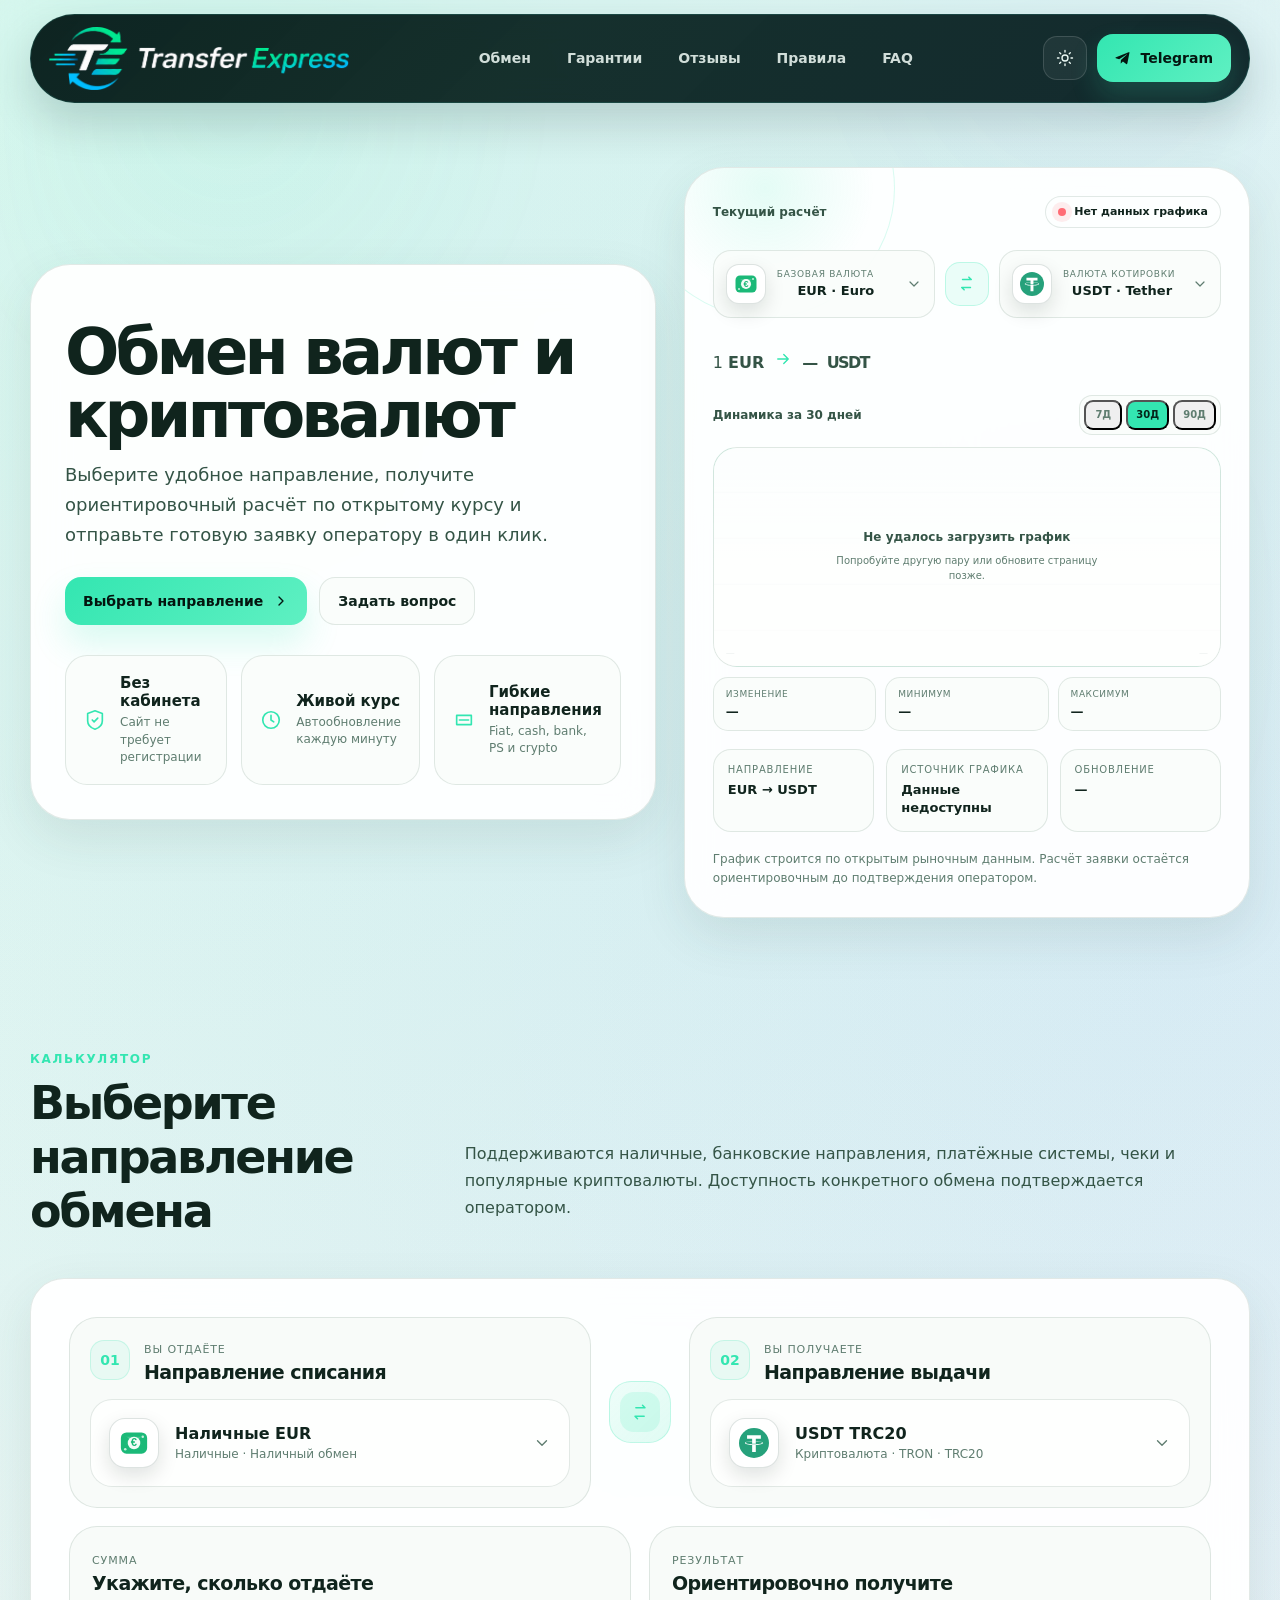
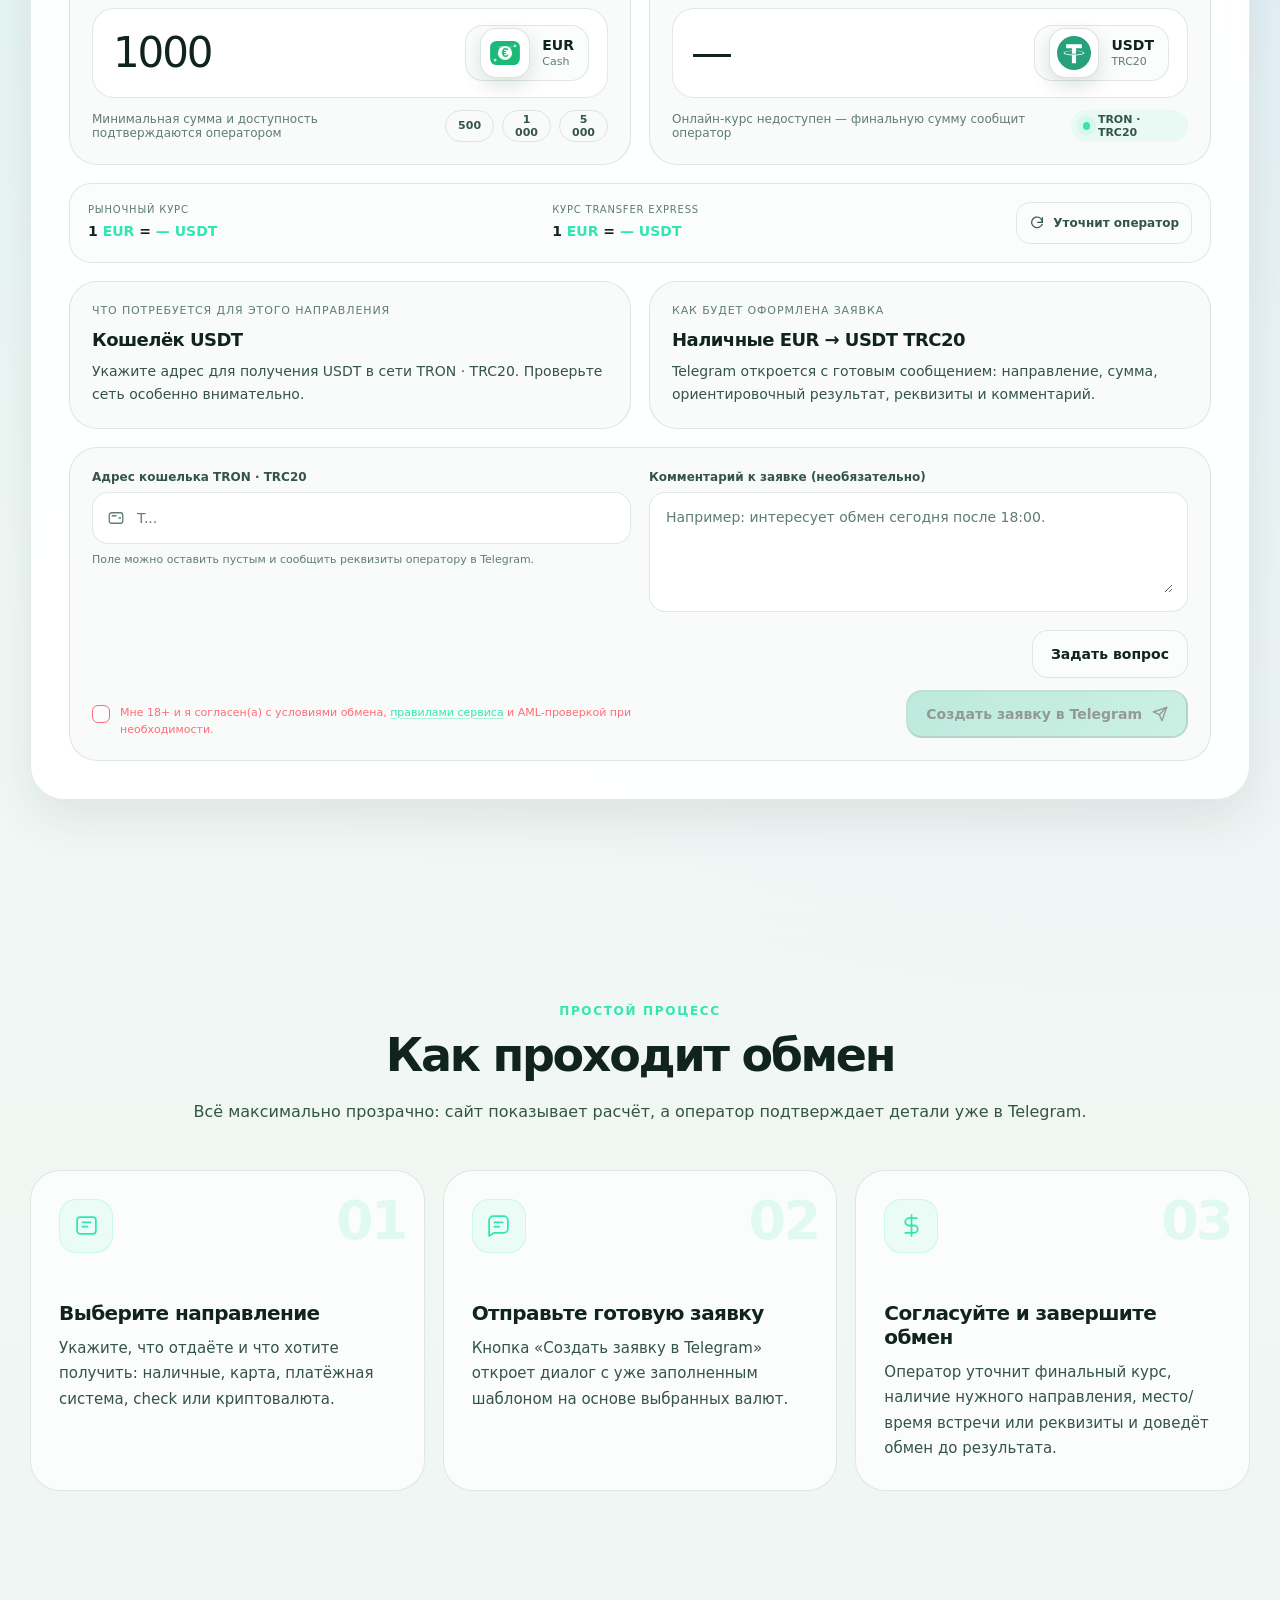
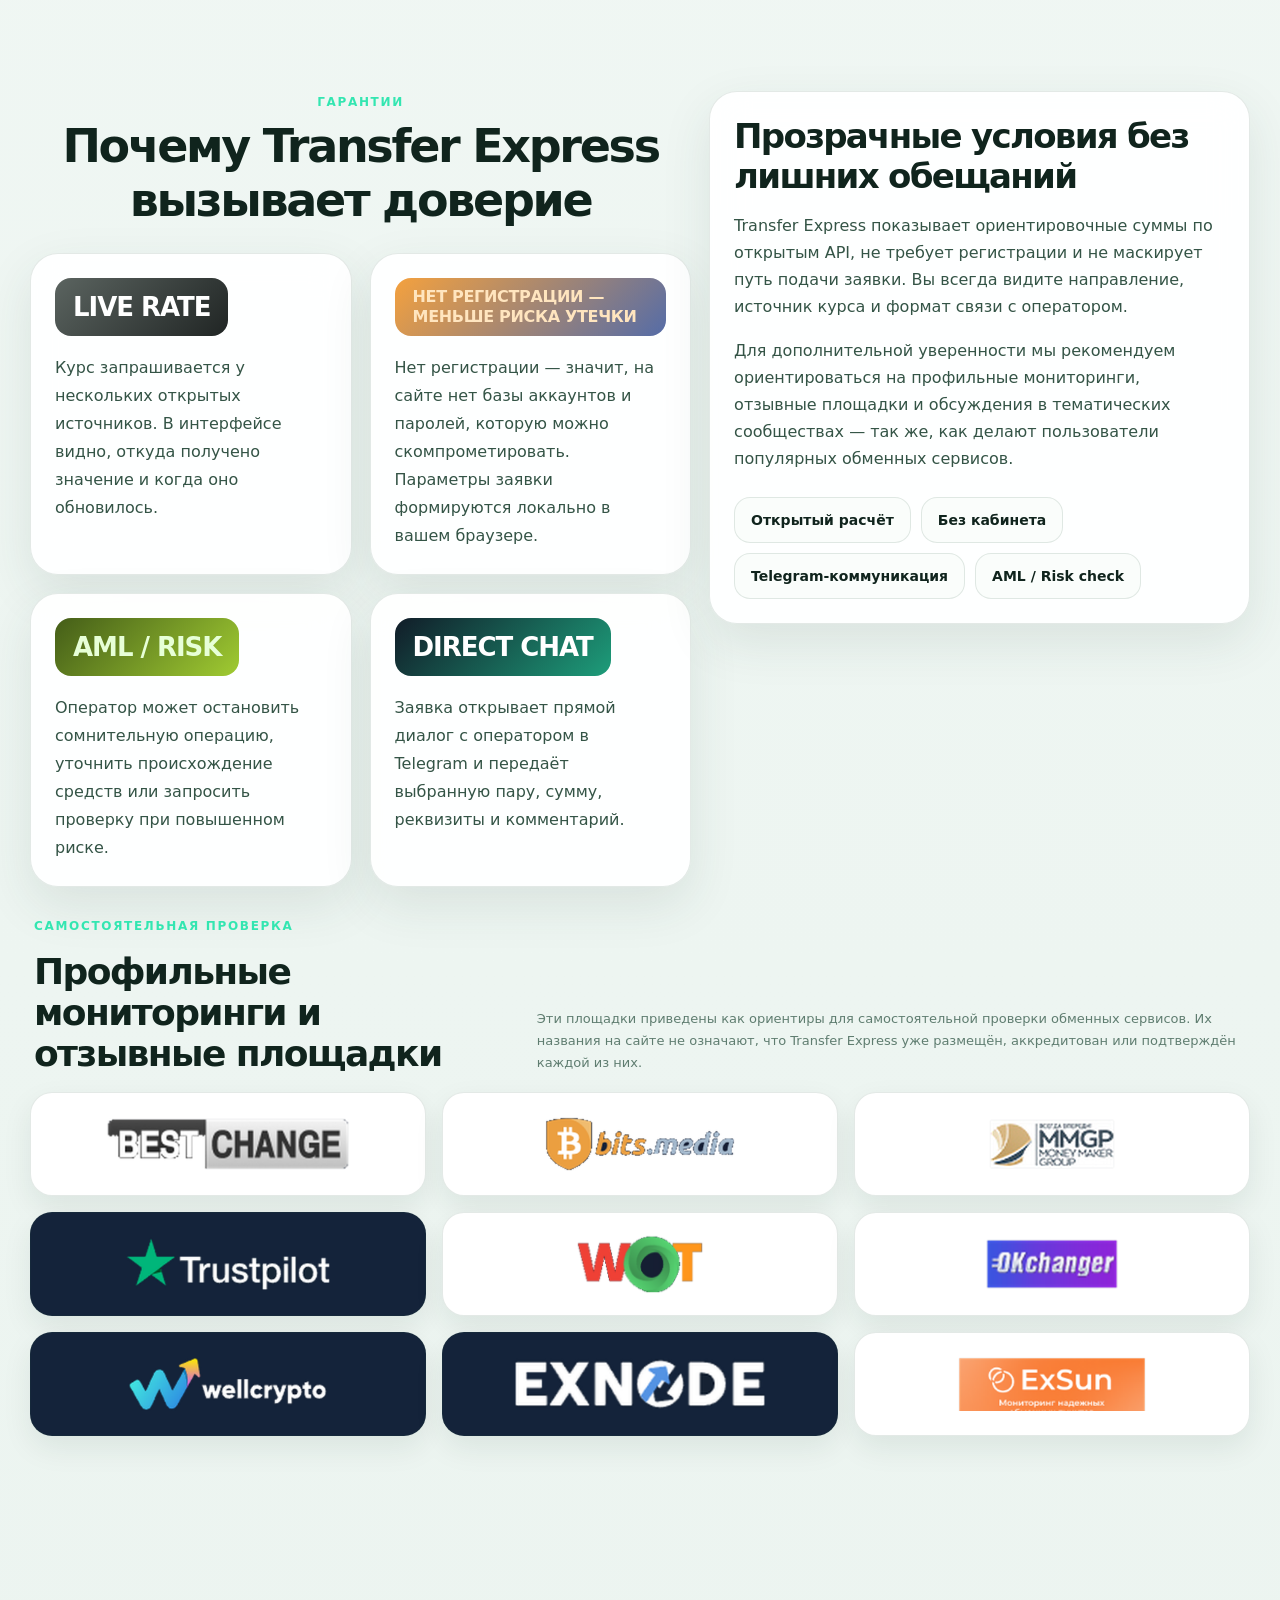
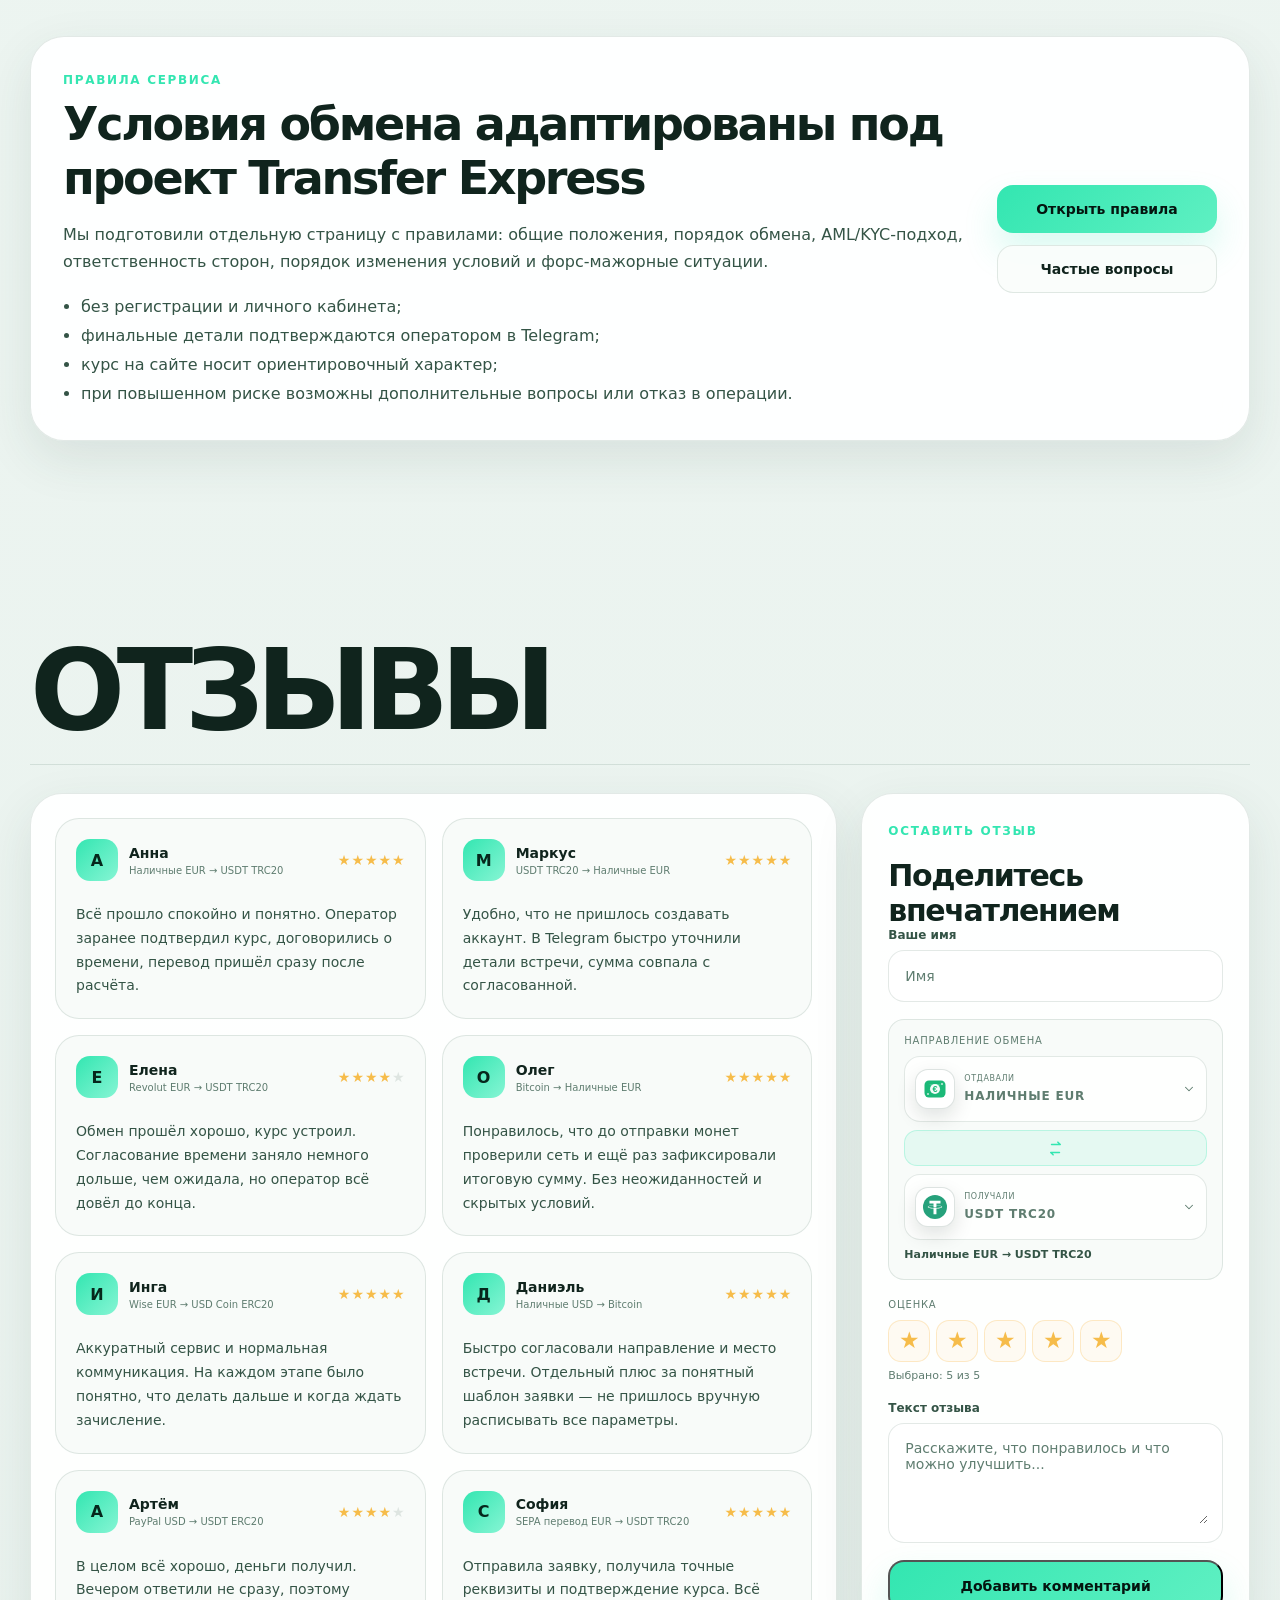
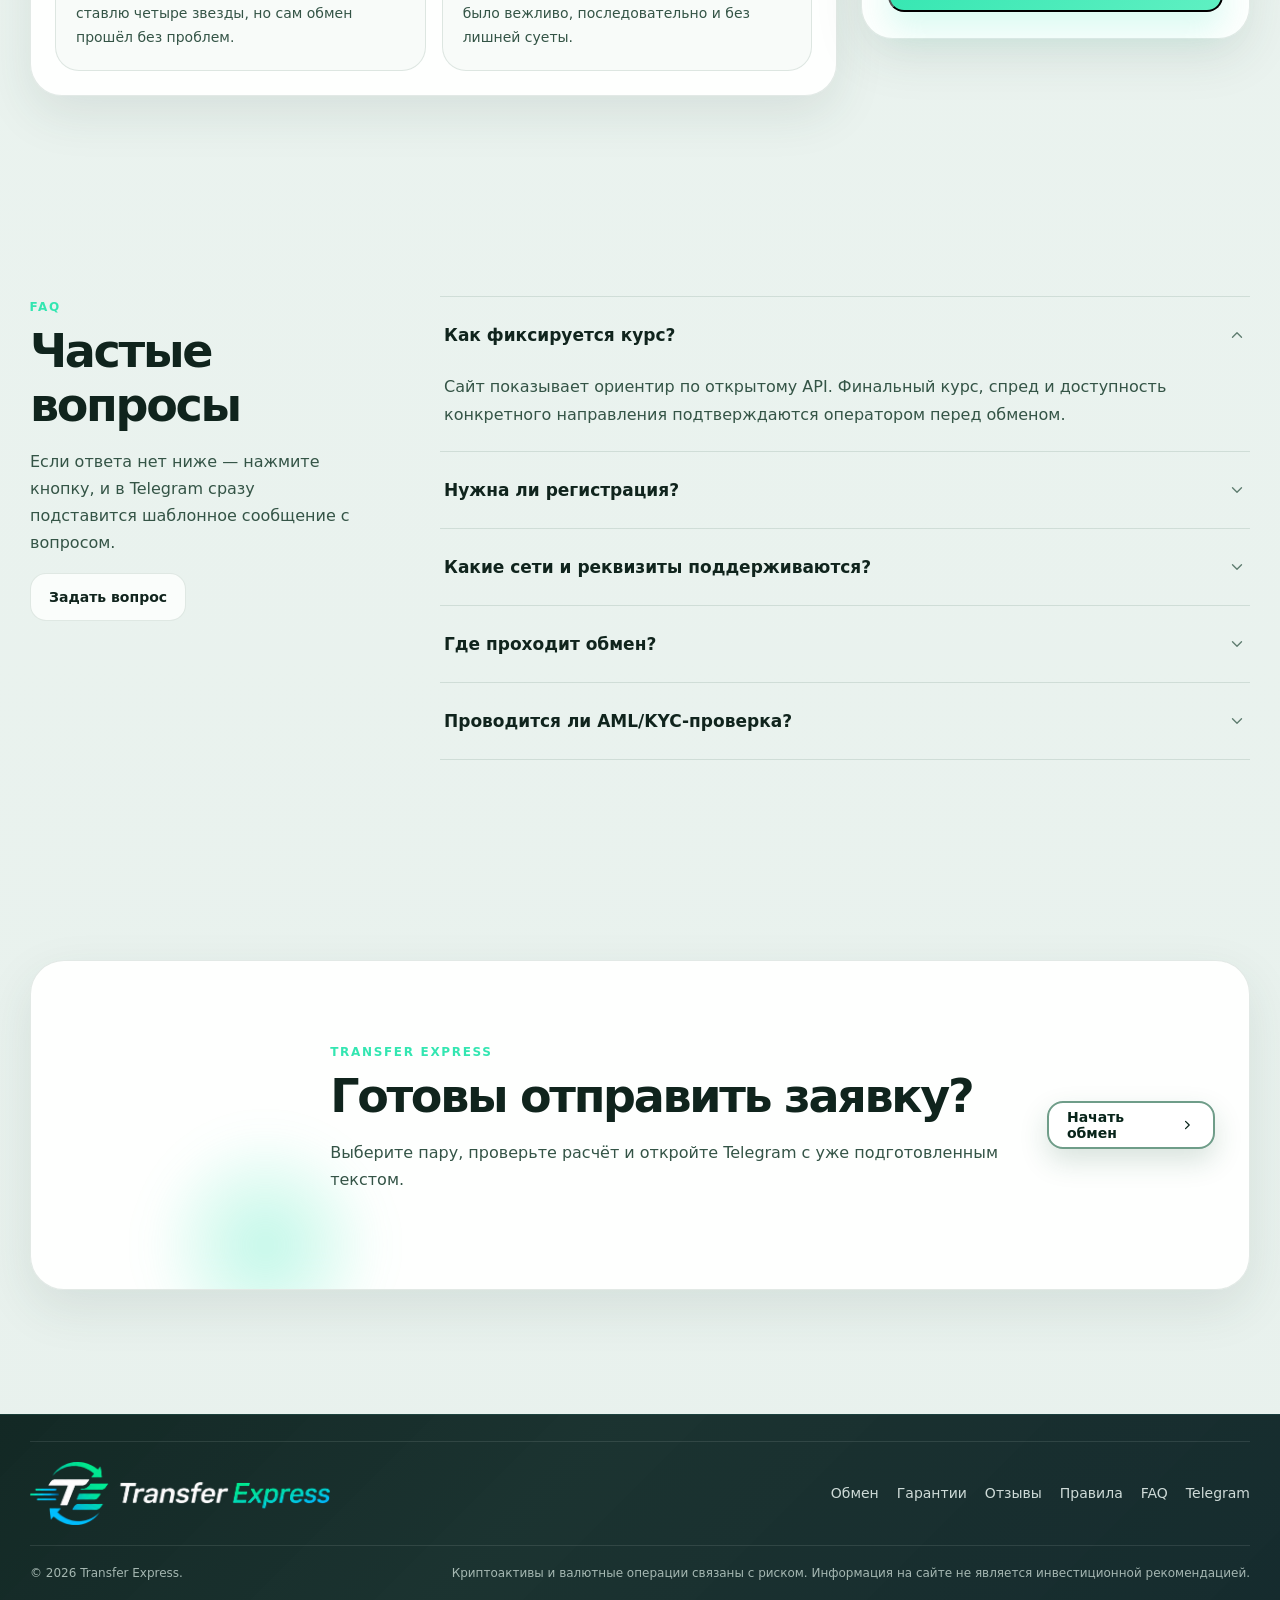
==== commit 1b6042e5: "Add files via upload" ====
--- a/index.html
+++ b/index.html
@@ -4,9 +4,9 @@
   <meta charset="utf-8">
   <meta name="viewport" content="width=device-width, initial-scale=1, viewport-fit=cover">
   <meta name="theme-color" content="#08140f">
-  <meta name="description" content="Transfer Express — обмен валют и криптовалют в Риге без регистрации. Живой курс, красивый интерфейс и заявка через Telegram.">
+  <meta name="description" content="Transfer Express — обмен валют и криптовалют без регистрации. Живой курс, красивый интерфейс и заявка через Telegram.">
   <meta name="robots" content="index, follow">
-  <title>Transfer Express — обмен валют и криптовалют в Риге</title>
+  <title>Transfer Express — обмен валют и криптовалют</title>
   <link rel="icon" href="assets/transferlogo.png" type="image/png">
   <link rel="preconnect" href="https://api.coinbase.com">
   <link rel="preconnect" href="https://api.frankfurter.dev">
@@ -17,8 +17,7 @@
     "@context": "https://schema.org",
     "@type": "FinancialService",
     "name": "Transfer Express",
-    "description": "Обмен валют и криптовалют в Риге без регистрации.",
-    "areaServed": "Riga, Latvia",
+    "description": "Обмен валют и криптовалют без регистрации.",
     "sameAs": ["https://t.me/transfer_express"]
   }
   </script>
@@ -59,11 +58,7 @@
     <section class="hero">
       <div class="container hero-grid">
         <div class="hero-copy reveal">
-          <div class="eyebrow">
-            <span class="live-dot"></span>
-            Рига · без регистрации · заявка в Telegram
-          </div>
-          <h1>Обмен валют и криптовалют<br><span>в Риге</span></h1>
+          <h1>Обмен валют и криптовалют</h1>
           <p class="hero-lead">Выберите удобное направление, получите ориентировочный расчёт по открытому курсу и отправьте готовую заявку оператору в один клик.</p>
 
           <div class="hero-actions">
@@ -298,7 +293,7 @@
                 <label class="form-field textarea-field">
                   <span>Комментарий к заявке (необязательно)</span>
                   <div class="input-wrap textarea-wrap">
-                    <textarea id="orderComment" rows="3" placeholder="Например: нужен район центра Риги, интересует обмен сегодня после 18:00."></textarea>
+                    <textarea id="orderComment" rows="3" placeholder="Например: интересует обмен сегодня после 18:00."></textarea>
                   </div>
                 </label>
               </div>
@@ -328,7 +323,7 @@
               <div><small>Параметры направления</small><h3 id="summaryPairTitle">EUR → USDT</h3></div>
             </div>
             <dl class="summary-list">
-              <div><dt>Локация</dt><dd>Рига, Латвия</dd></div>
+              <div><dt>Связь</dt><dd>Telegram</dd></div>
               <div><dt>Формат</dt><dd id="summaryFormat">По согласованию</dd></div>
               <div><dt>Сеть / способ</dt><dd id="summaryNetwork">TRON · TRC20</dd></div>
               <div><dt>Реквизиты</dt><dd id="summaryRequirement">Нужен кошелёк</dd></div>
@@ -566,7 +561,7 @@
           </details>
           <details>
             <summary>Где проходит обмен?<span><svg viewBox="0 0 24 24"><path d="M6 9l6 6 6-6"></path></svg></span></summary>
-            <p>Офлайн-встречи проходят в Риге. Для безналичных направлений детали также подтверждаются оператором индивидуально.</p>
+            <p>Место и время офлайн-встречи согласовываются с оператором индивидуально. Для безналичных направлений детали также подтверждаются отдельно.</p>
           </details>
           <details>
             <summary>Проводится ли AML/KYC-проверка?<span><svg viewBox="0 0 24 24"><path d="M6 9l6 6 6-6"></path></svg></span></summary>
@@ -606,7 +601,7 @@
       </div>
     </div>
     <div class="container footer-bottom">
-      <p>© <span id="currentYear"></span> Transfer Express. Riga, Latvia.</p>
+      <p>© <span id="currentYear"></span> Transfer Express.</p>
       <p>Криптоактивы и валютные операции связаны с риском. Информация на сайте не является инвестиционной рекомендацией.</p>
     </div>
   </footer>
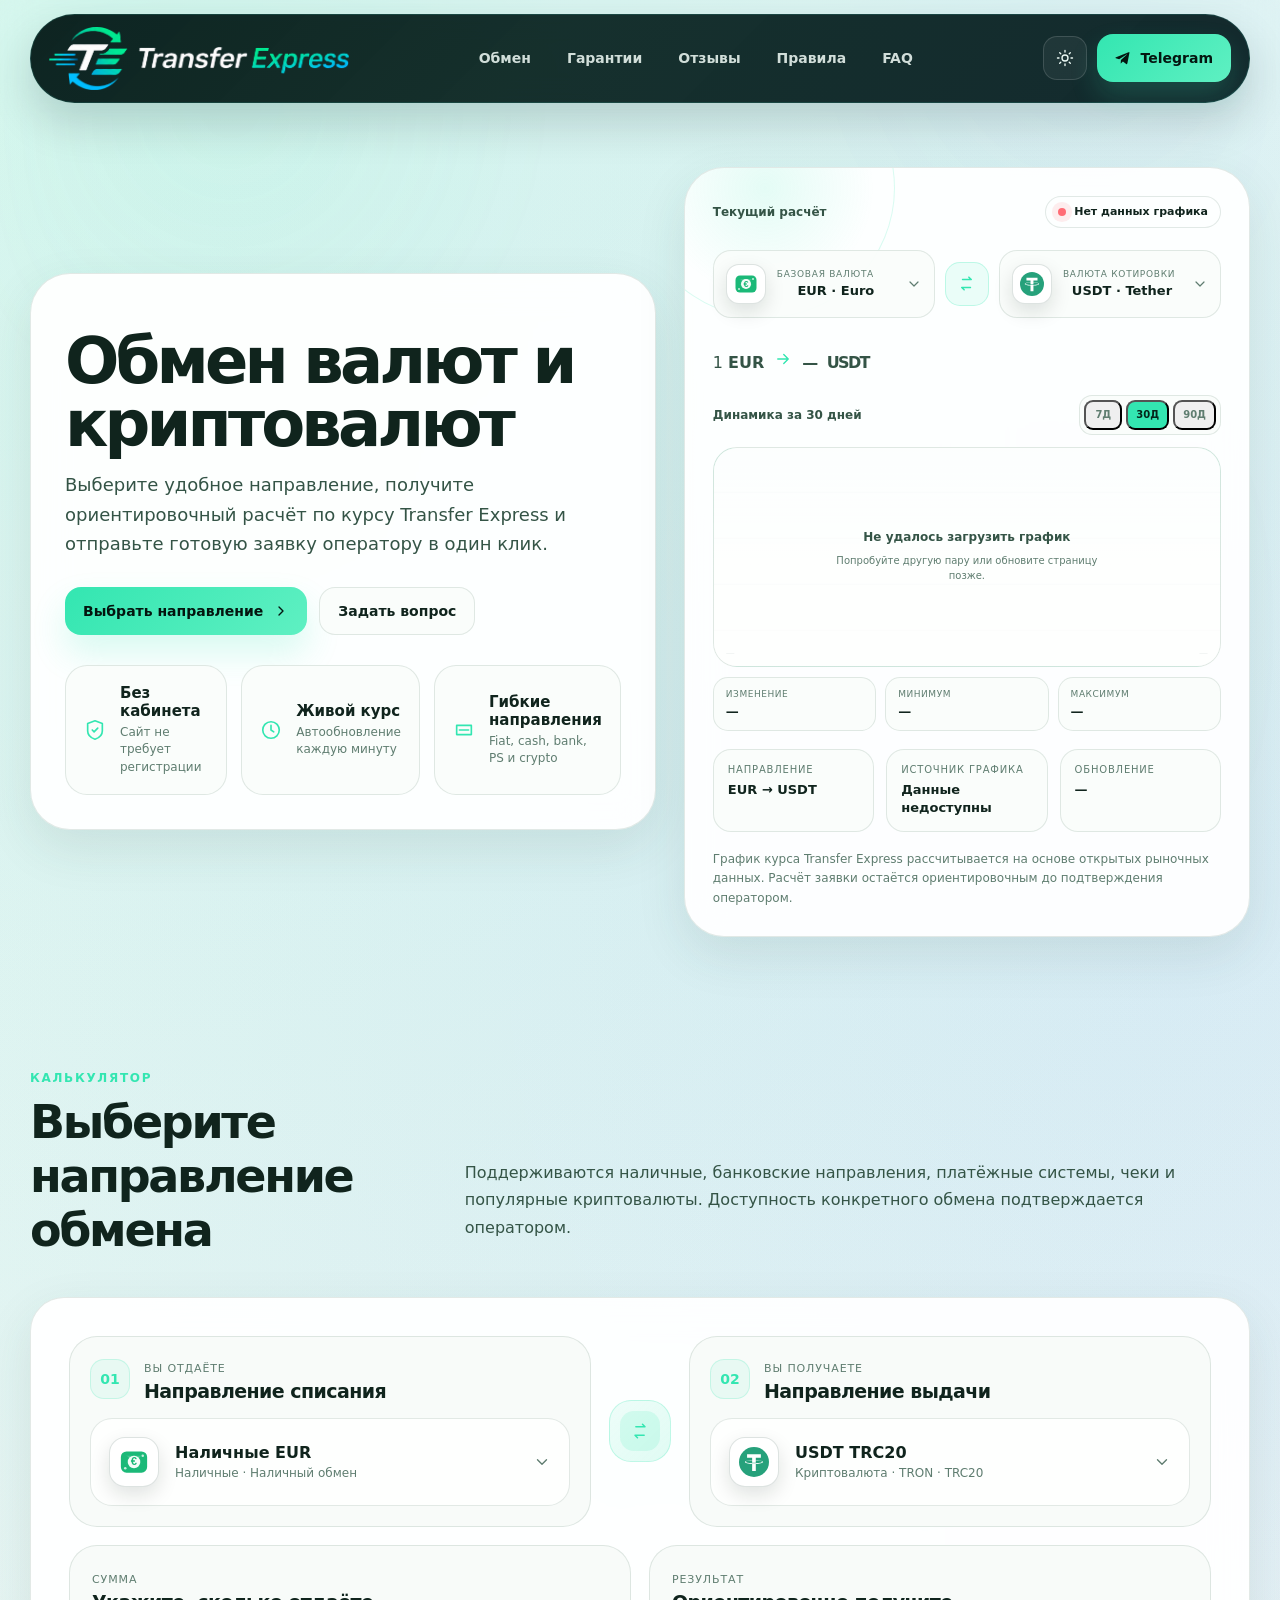
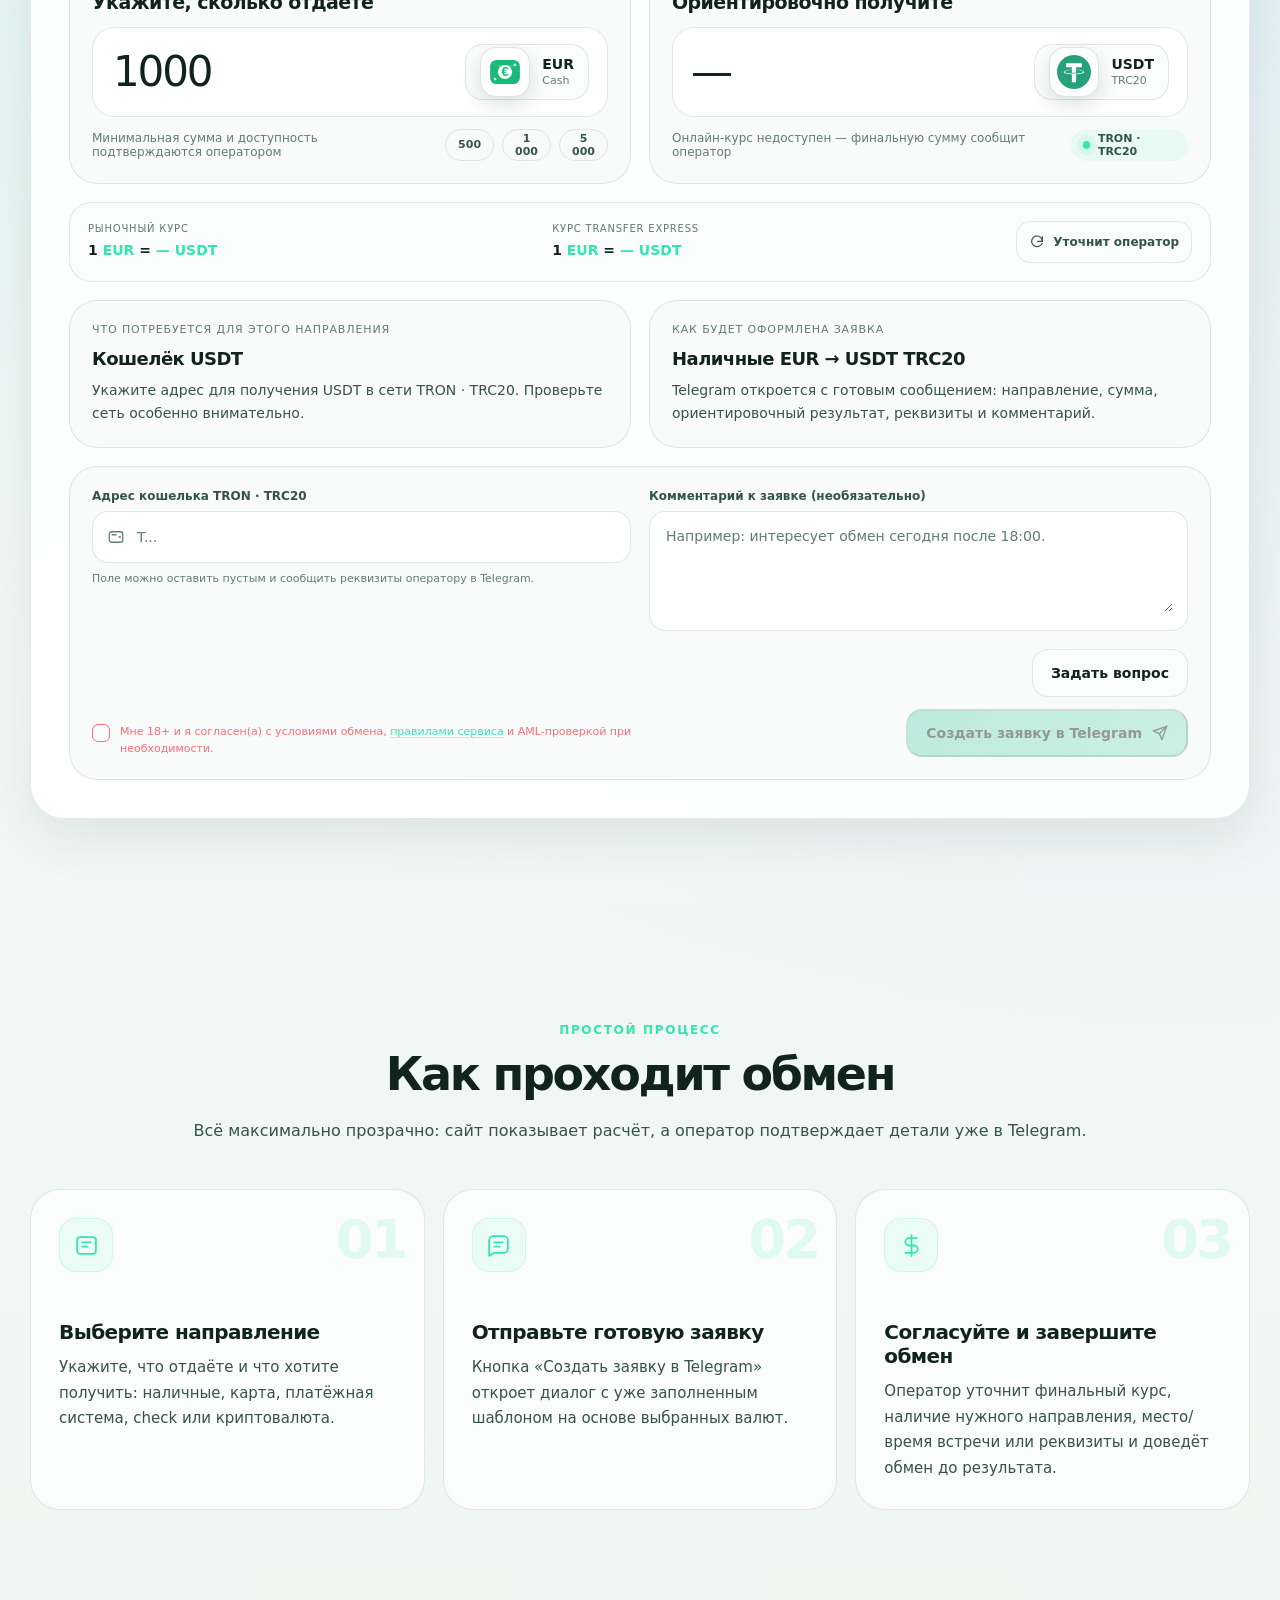
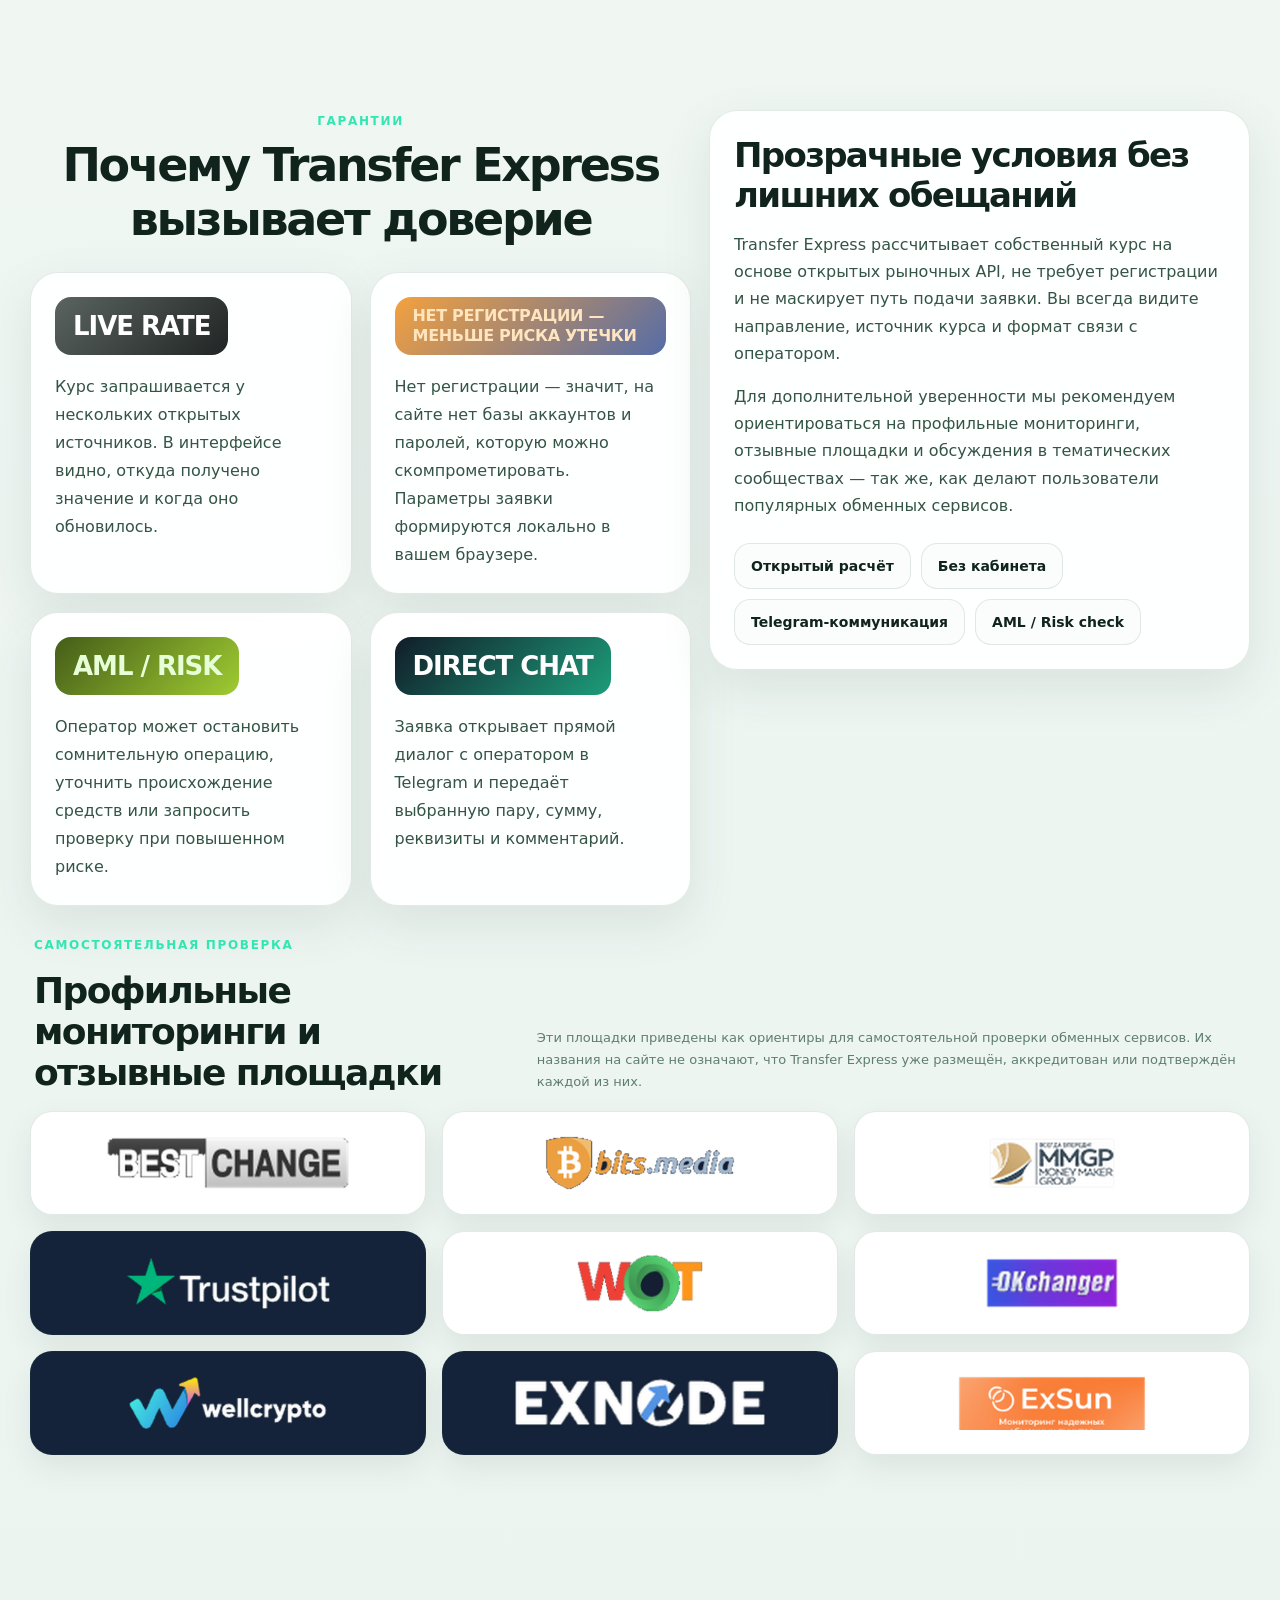
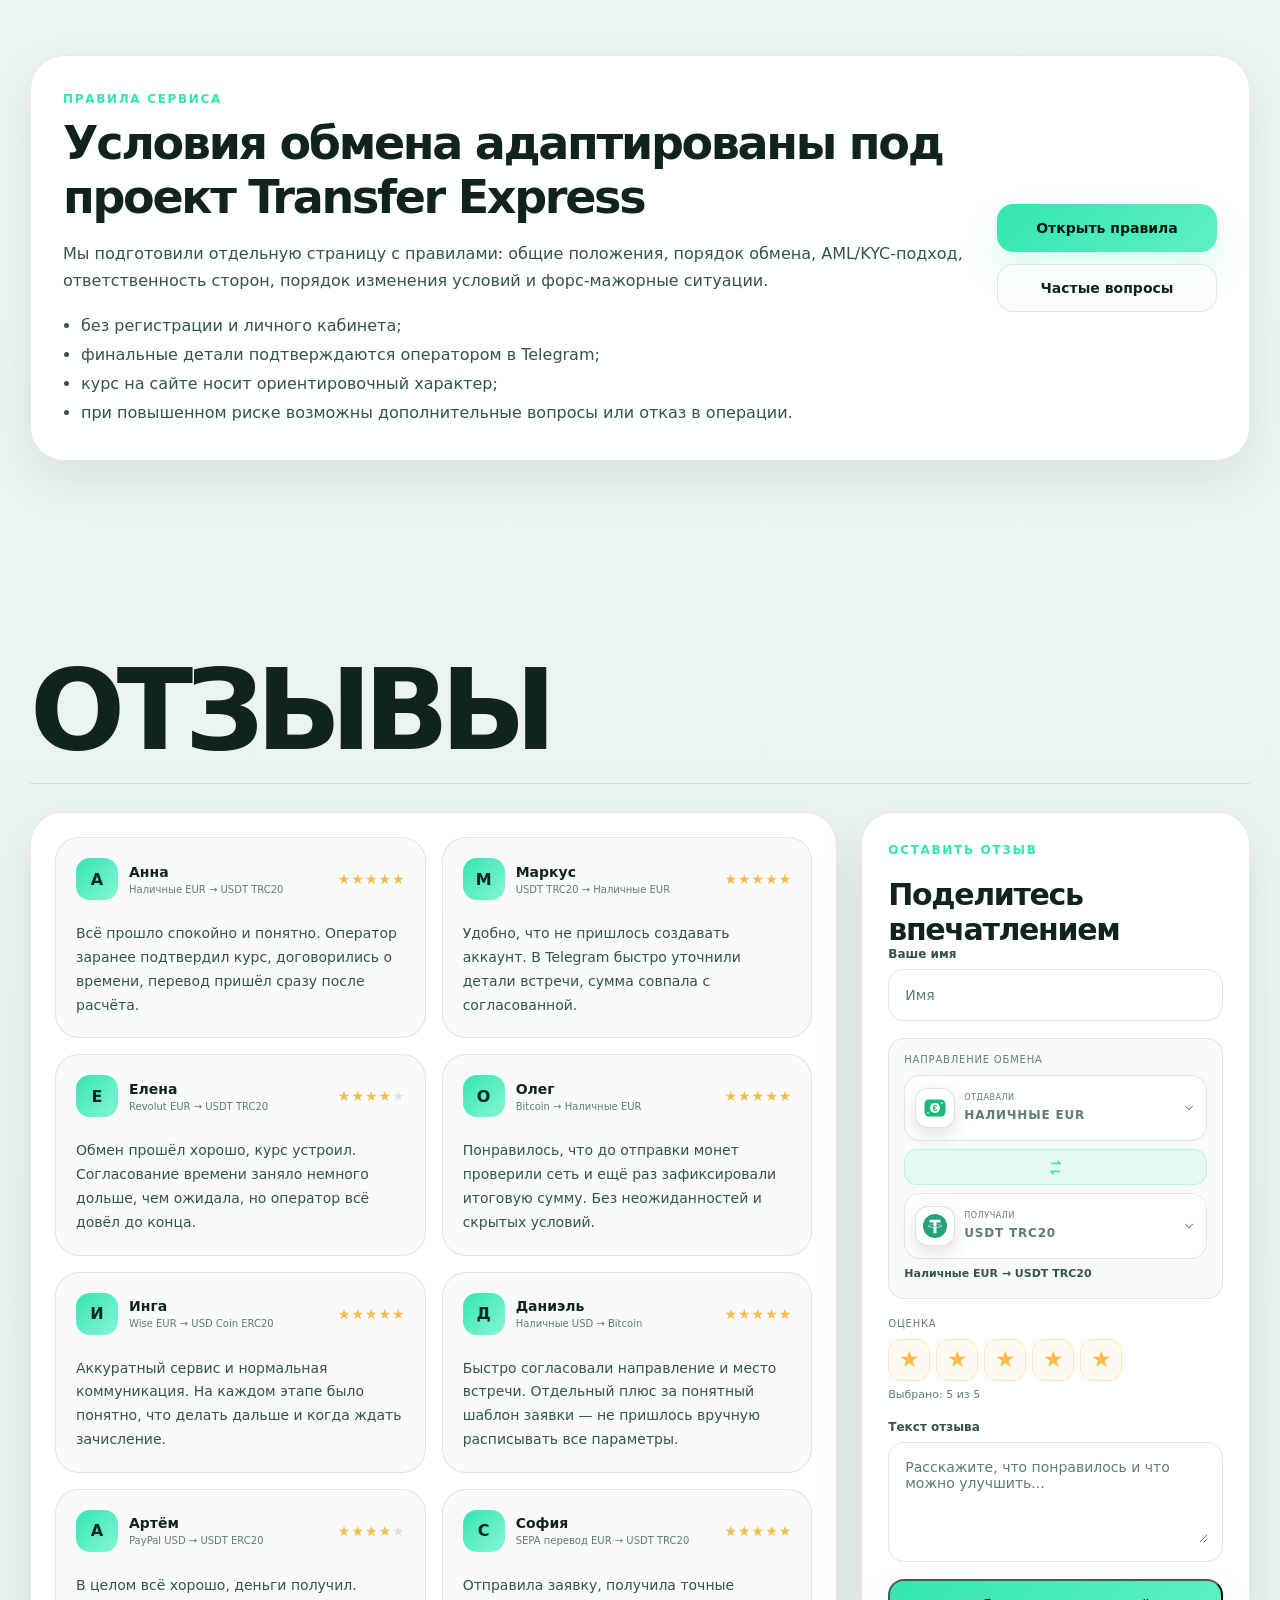
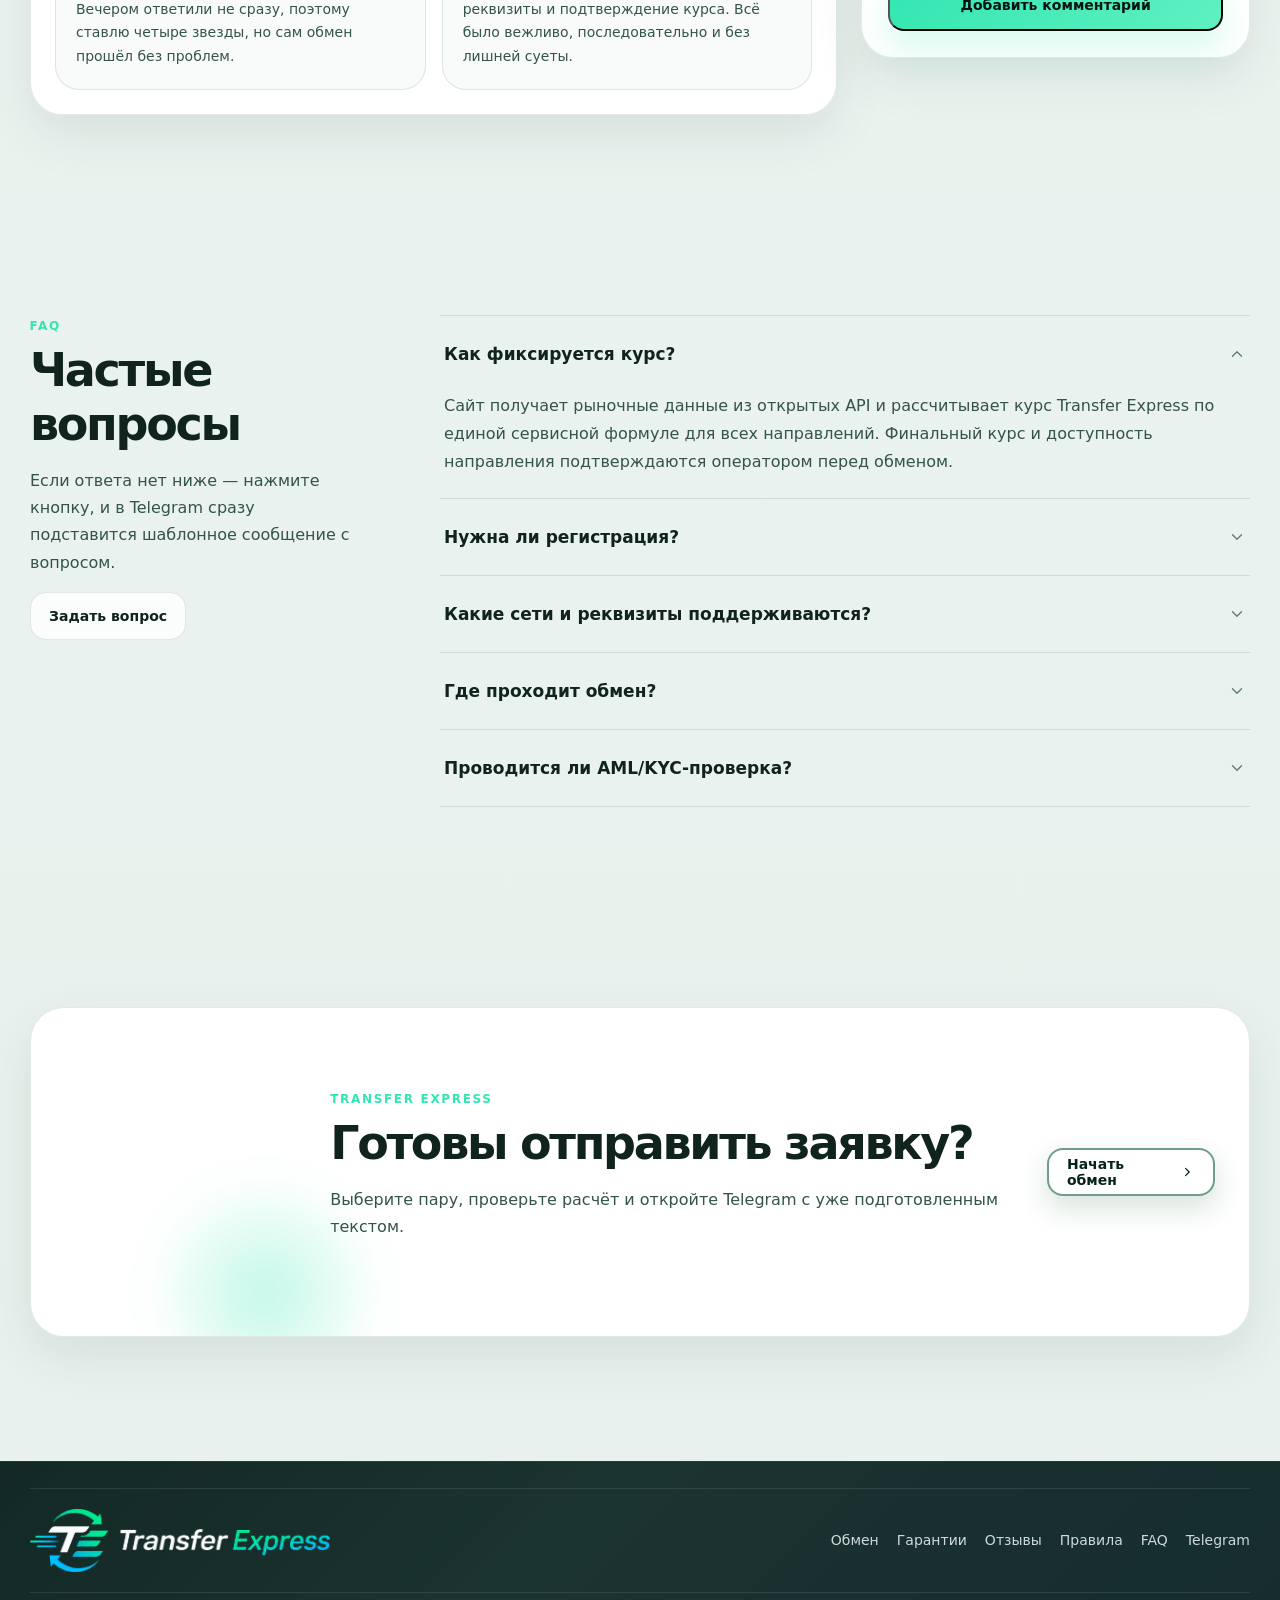
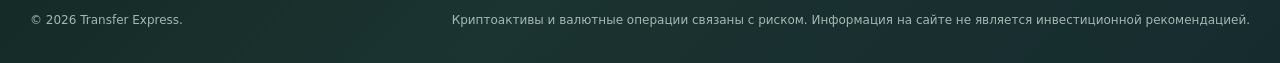
==== commit db5d6119: "Add files via upload" ====
--- a/index.html
+++ b/index.html
@@ -59,7 +59,7 @@
       <div class="container hero-grid">
         <div class="hero-copy reveal">
           <h1>Обмен валют и криптовалют</h1>
-          <p class="hero-lead">Выберите удобное направление, получите ориентировочный расчёт по открытому курсу и отправьте готовую заявку оператору в один клик.</p>
+          <p class="hero-lead">Выберите удобное направление, получите ориентировочный расчёт по курсу Transfer Express и отправьте готовую заявку оператору в один клик.</p>
 
           <div class="hero-actions">
             <a class="button button-primary" href="#exchange">
@@ -156,7 +156,7 @@
             <div><span>Источник графика</span><strong id="previewNetwork">Подключение…</strong></div>
             <div><span>Обновление</span><strong id="chartUpdatedAt">—</strong></div>
           </div>
-          <p class="preview-note">График строится по открытым рыночным данным. Расчёт заявки остаётся ориентировочным до подтверждения оператором.</p>
+          <p class="preview-note">График курса Transfer Express рассчитывается на основе открытых рыночных данных. Расчёт заявки остаётся ориентировочным до подтверждения оператором.</p>
         </aside>
       </div>
     </section>
@@ -246,7 +246,7 @@
                   </span>
                 </div>
                 <div class="field-meta">
-                  <span id="receiveHelpText">Сумма рассчитана по текущему открытому курсу</span>
+                  <span id="receiveHelpText">Сумма рассчитана по курсу Transfer Express</span>
                   <span class="network-badge"><i></i> <span id="networkBadgeText">TRON</span></span>
                 </div>
               </section>
@@ -405,7 +405,7 @@
 
         <aside class="guarantees-copy reveal">
           <h3>Прозрачные условия без лишних обещаний</h3>
-          <p>Transfer Express показывает ориентировочные суммы по открытым API, не требует регистрации и не маскирует путь подачи заявки. Вы всегда видите направление, источник курса и формат связи с оператором.</p>
+          <p>Transfer Express рассчитывает собственный курс на основе открытых рыночных API, не требует регистрации и не маскирует путь подачи заявки. Вы всегда видите направление, источник курса и формат связи с оператором.</p>
           <p>Для дополнительной уверенности мы рекомендуем ориентироваться на профильные мониторинги, отзывные площадки и обсуждения в тематических сообществах — так же, как делают пользователи популярных обменных сервисов.</p>
           <div class="guarantee-points">
             <span>Открытый расчёт</span>
@@ -549,7 +549,7 @@
         <div class="faq-list reveal">
           <details open>
             <summary>Как фиксируется курс?<span><svg viewBox="0 0 24 24"><path d="M6 9l6 6 6-6"></path></svg></span></summary>
-            <p>Сайт показывает ориентир по открытому API. Финальный курс, спред и доступность конкретного направления подтверждаются оператором перед обменом.</p>
+            <p>Сайт получает рыночные данные из открытых API и рассчитывает курс Transfer Express по единой сервисной формуле для всех направлений. Финальный курс и доступность направления подтверждаются оператором перед обменом.</p>
           </details>
           <details>
             <summary>Нужна ли регистрация?<span><svg viewBox="0 0 24 24"><path d="M6 9l6 6 6-6"></path></svg></span></summary>
